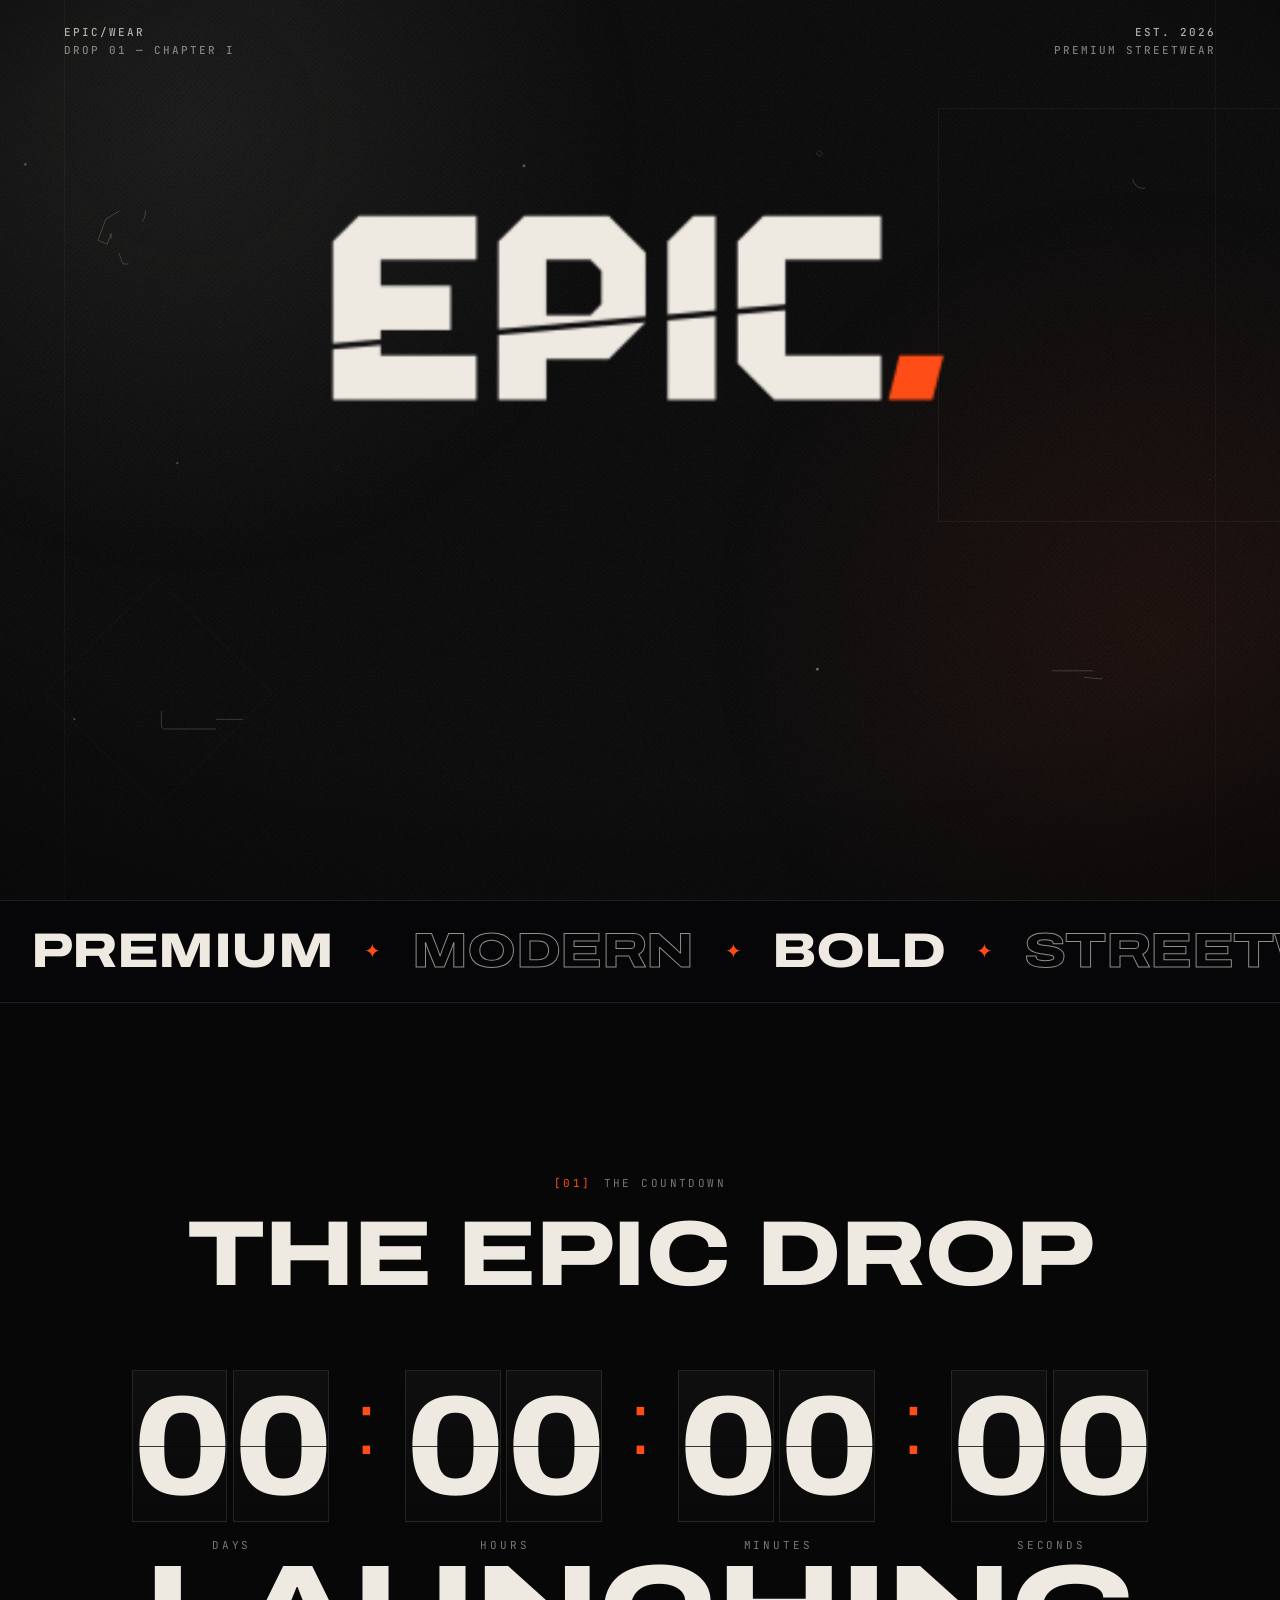
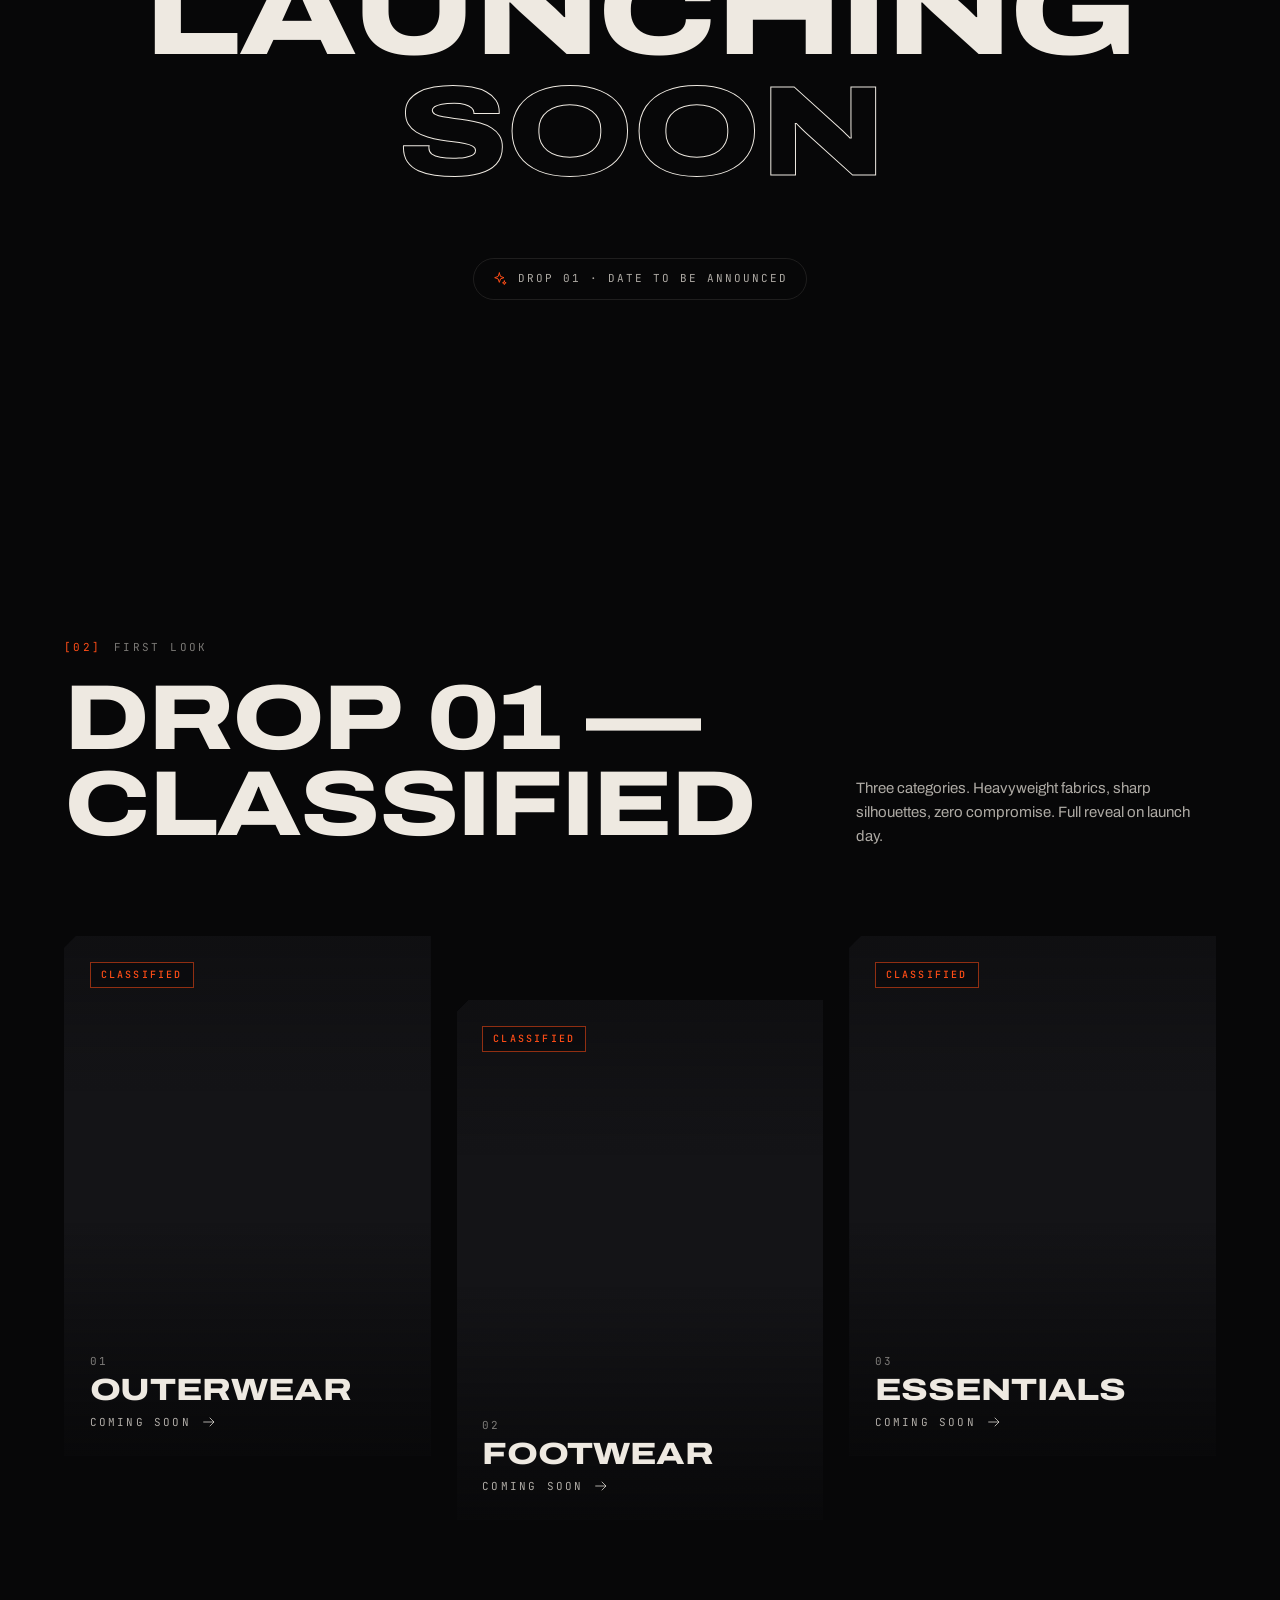
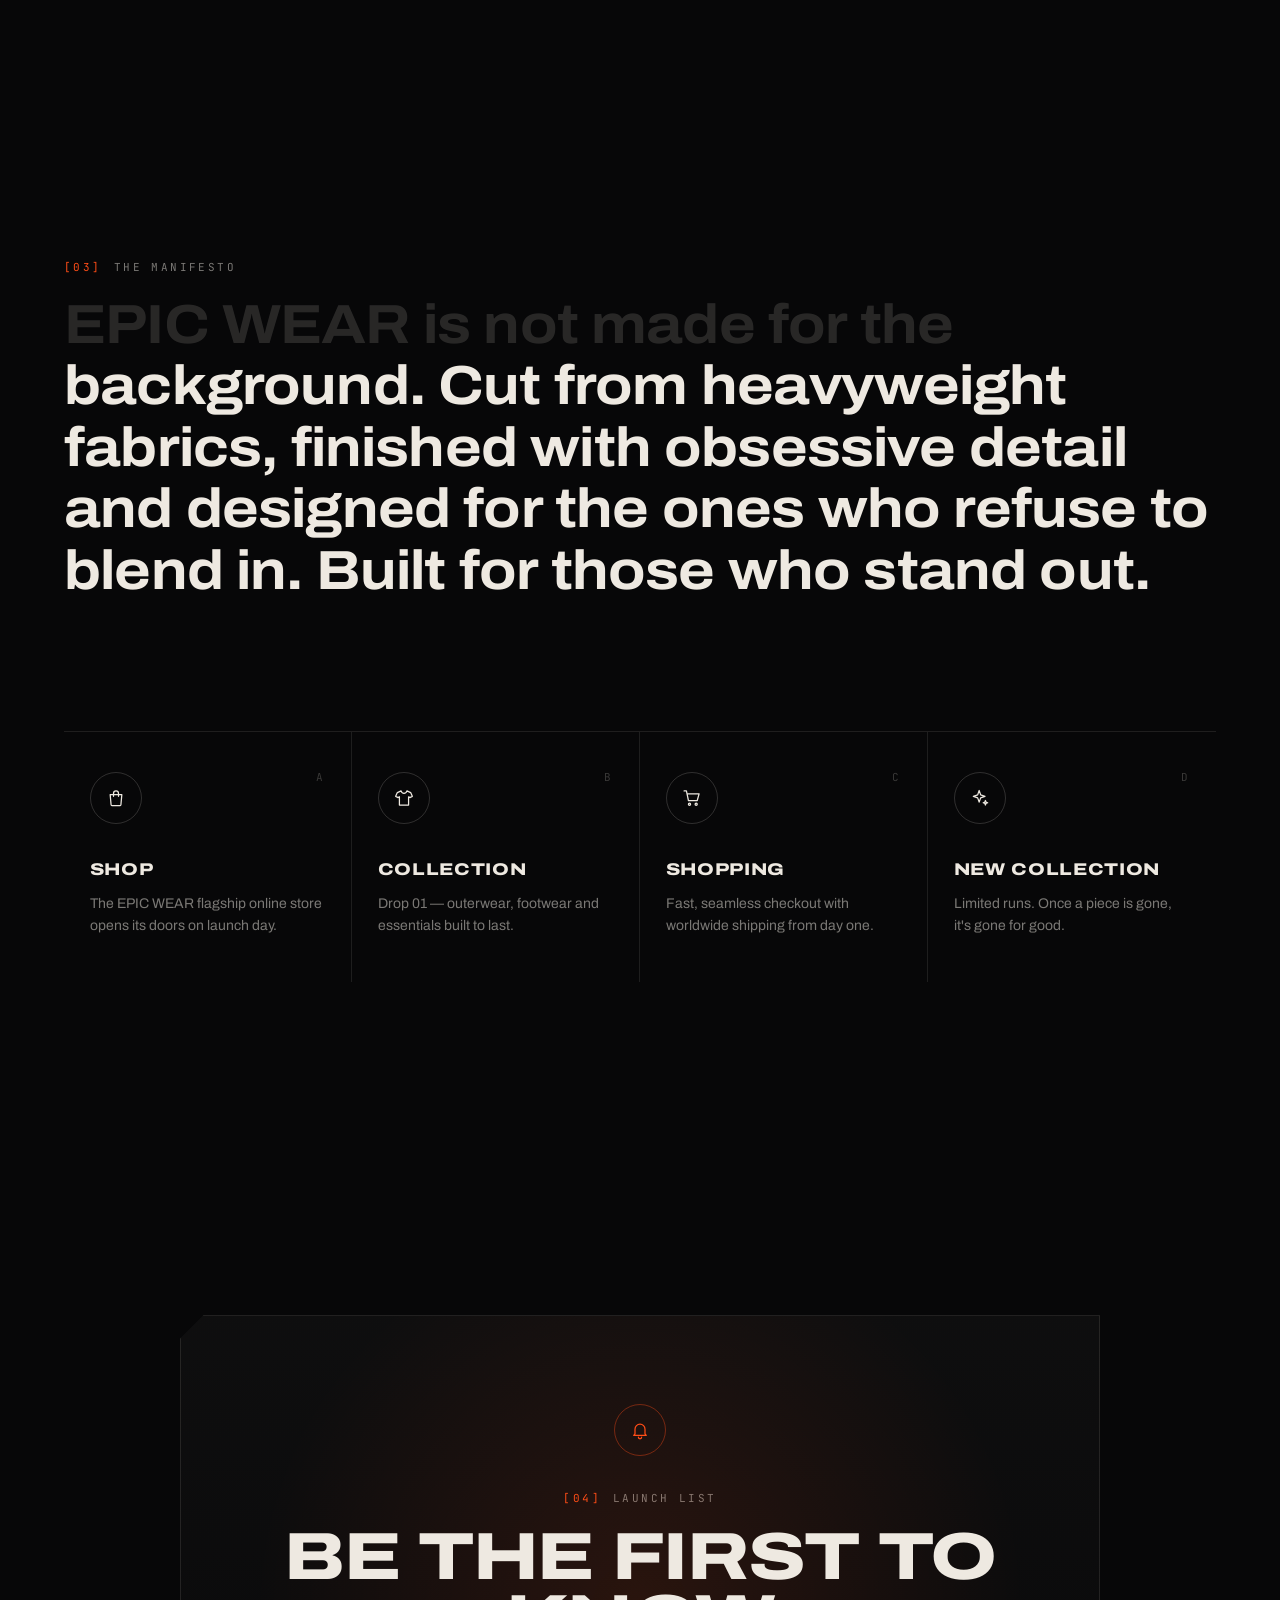
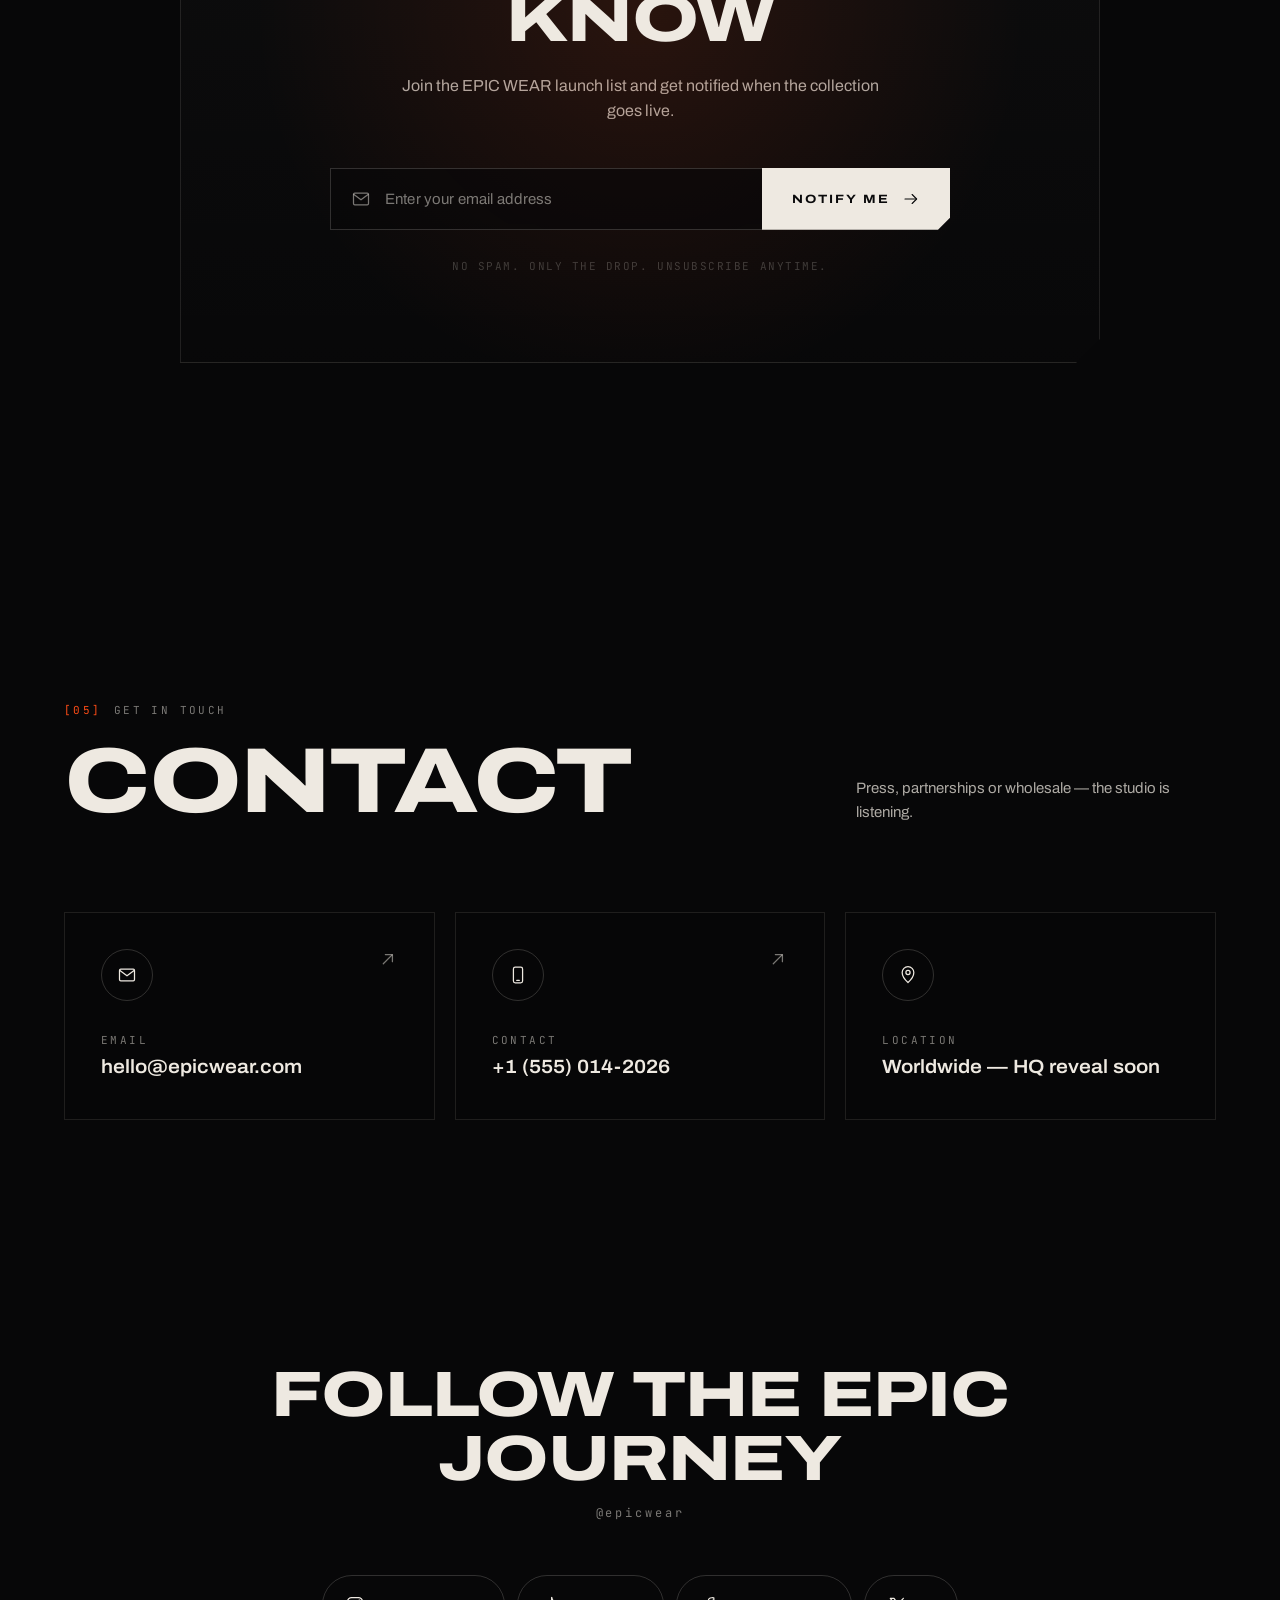
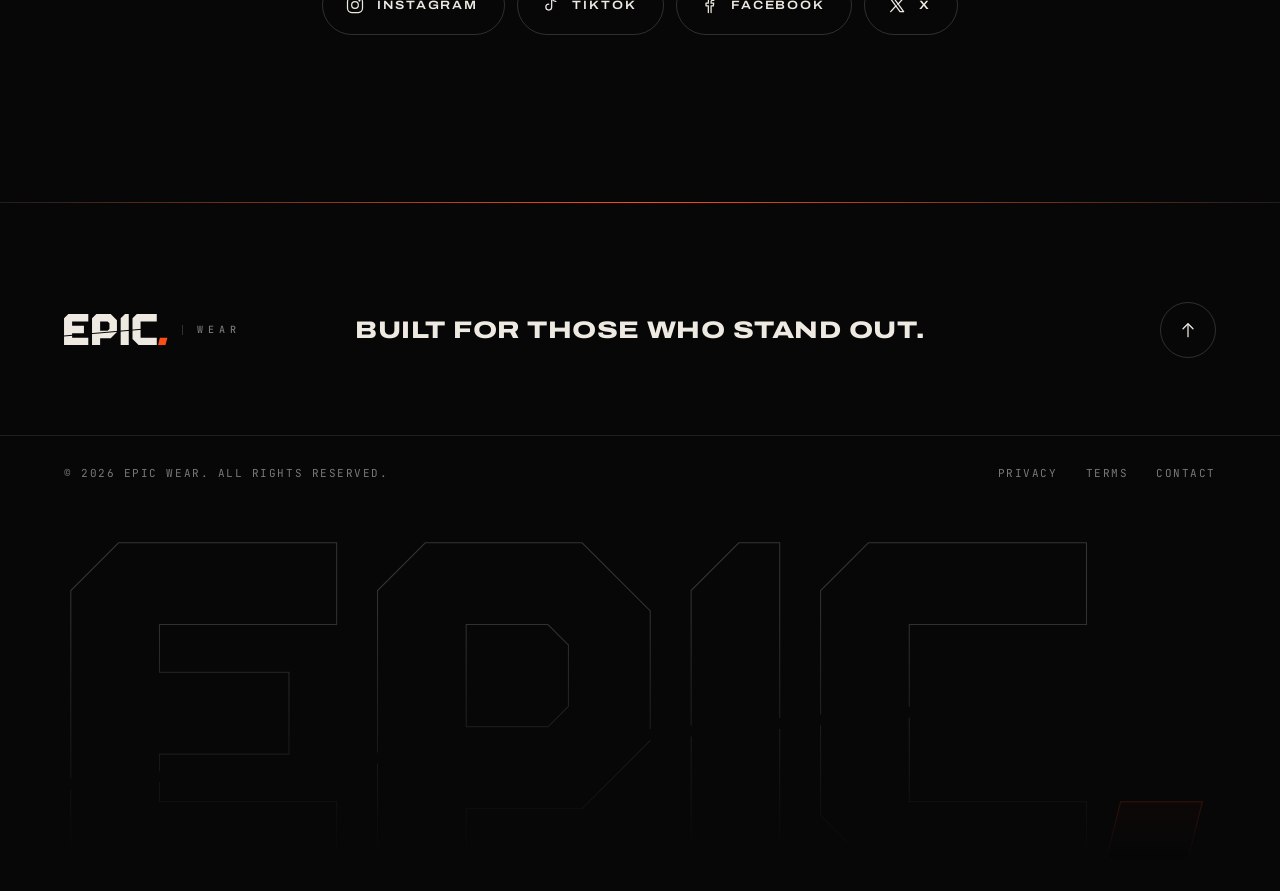
==== index.html @ 609964ee "Add files via upload" ====
<!doctype html>
<html lang="en" class="is-loading no-js">
<head>
  <meta charset="utf-8" />
  <meta name="viewport" content="width=device-width, initial-scale=1, viewport-fit=cover" />
  <title>EPIC WEAR — Coming Soon</title>
  <meta name="description" content="EPIC WEAR is building something epic. Our new streetwear collection is being prepared — join the launch list and be the first to know when Drop 01 goes live." />
  <meta name="theme-color" content="#070708" />
  <meta name="color-scheme" content="dark" />

  <meta property="og:type" content="website" />
  <meta property="og:title" content="EPIC WEAR — We're building something epic." />
  <meta property="og:description" content="Premium streetwear. Drop 01 is coming soon. Join the launch list." />
  <meta property="og:image" content="assets/img/og.jpg" />
  <meta name="twitter:card" content="summary_large_image" />

  <link rel="icon" href="assets/favicon.svg" type="image/svg+xml" />
  <link rel="apple-touch-icon" href="assets/apple-touch-icon.png" />
  <link rel="manifest" href="site.webmanifest" />

  <link rel="preload" href="assets/fonts/archivo-variable.woff2" as="font" type="font/woff2" crossorigin />
  <link rel="preload" href="assets/fonts/jetbrains-mono-400.woff2" as="font" type="font/woff2" crossorigin />
  <link rel="stylesheet" href="assets/css/style.css" />
  <script>
    // Flag JS early so no-JS visitors still get a fully visible page.
    document.documentElement.classList.remove('no-js');
    document.documentElement.classList.add('js');
  </script>
</head>
<body>

<!-- ============================================================
     SVG SPRITE — logo glyphs, masks and the icon system
     (kept in the DOM but zero-sized: display:none breaks masks)
     ============================================================ -->
<svg class="sprite" aria-hidden="true" focusable="false" width="0" height="0">
  <defs>
    <!-- EPIC glyphs: angular slab letters with a signature top-left chamfer -->
    <path id="g-e" fill="currentColor" d="M14 0H78V24H26V38H64V62H26V76H78V100H0V14Z"/>
    <path id="g-p" fill="currentColor" fill-rule="evenodd" d="M104 0H150L170 20V58L150 78H116V100H90V14Z M116 24V54H140L146 48V30L140 24Z"/>
    <path id="g-i" fill="currentColor" d="M196 0H208V100H182V14Z"/>
    <path id="g-c" fill="currentColor" d="M234 0H298V24H246V76H298V100H240L220 80V14Z"/>
    <path id="g-dot" d="M308 76H332L326 100H302Z"/>

    <!-- The diagonal "cut" that slices through the wordmark -->
    <mask id="epic-cut" maskUnits="userSpaceOnUse" x="-20" y="-20" width="380" height="140">
      <rect x="-20" y="-20" width="380" height="140" fill="#fff"/>
      <path d="M-20 71L352 39V42.2L-20 74.2Z" fill="#000"/>
    </mask>
    <!-- Glyph-shaped mask used for the light sweep -->
    <mask id="epic-glyphs" maskUnits="userSpaceOnUse" x="-20" y="-20" width="380" height="140">
      <g color="#fff"><use href="#g-e"/><use href="#g-p"/><use href="#g-i"/><use href="#g-c"/></g>
    </mask>
    <linearGradient id="epic-sweep-grad" x1="0" y1="0" x2="1" y2="0">
      <stop offset="0" stop-color="#fff" stop-opacity="0"/>
      <stop offset=".5" stop-color="#fff" stop-opacity=".95"/>
      <stop offset="1" stop-color="#fff" stop-opacity="0"/>
    </linearGradient>

    <symbol id="epic-logo" viewBox="0 0 334 100">
      <g mask="url(#epic-cut)"><use href="#g-e"/><use href="#g-p"/><use href="#g-i"/><use href="#g-c"/></g>
      <use href="#g-dot" fill="#FF4D17"/>
    </symbol>
  </defs>

  <!-- ICON SYSTEM · 24px grid · 1.5 stroke · rounded joins -->
  <symbol id="i-bag" viewBox="0 0 24 24"><path d="M5 8h14l-1.1 12.1a1 1 0 0 1-1 .9H7.1a1 1 0 0 1-1-.9L5 8Z"/><path d="M9 10V6.5a3 3 0 0 1 6 0V10"/></symbol>
  <symbol id="i-shirt" viewBox="0 0 24 24"><path d="M8.5 3.5 4 5.5 2 10l3 1.5 1.5-1V20.5h11V10.5l1.5 1 3-1.5-2-4.5-4.5-2c-.4 1.6-1.8 2.8-3.5 2.8S8.9 5.1 8.5 3.5Z"/></symbol>
  <symbol id="i-bell" viewBox="0 0 24 24"><path d="M6 16.5V11a6 6 0 1 1 12 0v5.5l1.5 2h-15l1.5-2Z"/><path d="M10 20.5a2 2 0 0 0 4 0"/></symbol>
  <symbol id="i-mail" viewBox="0 0 24 24"><rect x="3" y="5" width="18" height="14" rx="1.5"/><path d="m3.5 6.5 8.5 6.5 8.5-6.5"/></symbol>
  <symbol id="i-phone" viewBox="0 0 24 24"><rect x="6.5" y="2.5" width="11" height="19" rx="2.2"/><path d="M10.5 18.5h3"/></symbol>
  <symbol id="i-pin" viewBox="0 0 24 24"><path d="M12 21s-7-6.2-7-12a7 7 0 0 1 14 0c0 5.8-7 12-7 12Z"/><circle cx="12" cy="9" r="2.5"/></symbol>
  <symbol id="i-cart" viewBox="0 0 24 24"><path d="M2.5 3.5h2.8l2.4 11.5h10.6l2.2-8H6.1"/><circle cx="9" cy="19.5" r="1.3"/><circle cx="17" cy="19.5" r="1.3"/></symbol>
  <symbol id="i-spark" viewBox="0 0 24 24"><path d="m11 3 1.8 5.2L18 10l-5.2 1.8L11 17l-1.8-5.2L4 10l5.2-1.8L11 3Z"/><path d="m18.5 15 .7 2 2 .7-2 .7-.7 2-.7-2-2-.7 2-.7.7-2Z"/></symbol>
  <symbol id="i-arrow" viewBox="0 0 24 24"><path d="M4 12h15"/><path d="m13.5 6 6 6-6 6"/></symbol>
  <symbol id="i-arrow-up" viewBox="0 0 24 24"><path d="M12 20V5"/><path d="m6 10.5 6-6 6 6"/></symbol>
  <symbol id="i-close" viewBox="0 0 24 24"><path d="M5 5l14 14M19 5 5 19"/></symbol>
  <symbol id="i-check" viewBox="0 0 24 24"><path d="m5 12.5 4.5 4.5L19 7.5"/></symbol>
  <symbol id="i-instagram" viewBox="0 0 24 24"><rect x="3" y="3" width="18" height="18" rx="5"/><circle cx="12" cy="12" r="4"/><circle cx="17.3" cy="6.7" r=".6" fill="currentColor"/></symbol>
  <symbol id="i-tiktok" viewBox="0 0 24 24"><path d="M14 3v11.5a3.5 3.5 0 1 1-3.5-3.5"/><path d="M14 3c.5 2.7 2.4 4.5 5 4.7"/></symbol>
  <symbol id="i-facebook" viewBox="0 0 24 24"><path d="M14.5 21v-8h2.7l.4-3.2h-3.1V7.9c0-.9.3-1.6 1.6-1.6h1.7V3.4a22 22 0 0 0-2.5-.1c-2.5 0-4.1 1.5-4.1 4.2v2.3H8.4V13h2.8v8"/></symbol>
  <symbol id="i-x" viewBox="0 0 24 24"><path d="M4 4h4.4L20 20h-4.4L4 4Z"/><path d="M19.6 4l-6.5 7.1M10.9 12.9 4.4 20"/></symbol>
</svg>

<!-- ============================================================
     LOADER — cinematic intro
     ============================================================ -->
<div class="loader" id="loader" role="status" aria-live="polite" aria-label="Loading EPIC WEAR">
  <div class="loader__beam" aria-hidden="true"></div>
  <canvas class="loader__particles" id="loaderParticles" aria-hidden="true"></canvas>
  <div class="loader__streaks" aria-hidden="true"><i></i><i></i><i></i><i></i></div>

  <div class="loader__corner loader__corner--tl" aria-hidden="true">EPIC/WEAR<br><span>Drop 01 — Chapter I</span></div>
  <div class="loader__corner loader__corner--tr" aria-hidden="true">EST. 2026<br><span>Premium Streetwear</span></div>

  <div class="loader__stage">
    <svg class="loader__ring" viewBox="0 0 200 200" aria-hidden="true">
      <circle class="ring-track" cx="100" cy="100" r="96"/>
      <circle class="ring-progress" id="ringProgress" cx="100" cy="100" r="96" pathLength="100"/>
      <g class="ring-spin"><circle class="ring-arc" cx="100" cy="100" r="88" pathLength="100"/></g>
      <circle class="ring-ticks" cx="100" cy="100" r="80" pathLength="100"/>
    </svg>

    <svg class="epic-svg loader__logo" id="loaderLogo" viewBox="0 0 334 100" aria-hidden="true">
      <g mask="url(#epic-cut)">
        <use href="#g-e" class="ll"/>
        <use href="#g-p" class="ll"/>
        <use href="#g-i" class="ll"/>
        <use href="#g-c" class="ll"/>
      </g>
      <use href="#g-dot" class="ll ll--dot" fill="#FF4D17"/>
      <g mask="url(#epic-glyphs)"><rect class="epic-sweep" x="-140" y="-10" width="120" height="120" fill="url(#epic-sweep-grad)"/></g>
    </svg>
  </div>

  <div class="loader__meta">
    <p class="loader__brand">EPIC WEAR</p>
    <p class="loader__status">Loading Collection<span class="dots"><i>.</i><i>.</i><i>.</i></span> <b id="loaderPct">0</b>%</p>
    <div class="loader__bar" aria-hidden="true"><i id="loaderBar"></i></div>
  </div>
</div>

<!-- ============================================================
     AMBIENT BACKGROUND
     ============================================================ -->
<div class="bg" aria-hidden="true">
  <div class="bg__gradient bg__gradient--a"></div>
  <div class="bg__gradient bg__gradient--b"></div>
  <div class="bg__gradient bg__gradient--c"></div>
  <div class="bg__beam bg__beam--1"></div>
  <div class="bg__beam bg__beam--2"></div>
  <div class="bg__fabric"></div>
  <div class="bg__geo">
    <span class="geo geo--sq1"></span>
    <span class="geo geo--sq2"></span>
    <span class="geo geo--line1"></span>
    <span class="geo geo--line2"></span>
    <span class="geo geo--circle"></span>
  </div>
  <div class="bg__streak"></div>
  <canvas class="bg__particles" id="bgParticles"></canvas>
  <div class="bg__light" id="cursorLight"></div>
  <div class="bg__grain"></div>
  <div class="bg__vignette"></div>
</div>

<!-- Custom cursor (desktop / fine pointer only) -->
<div class="cursor" aria-hidden="true">
  <div class="cursor__ring" id="cursorRing"><span class="cursor__label">View</span></div>
  <div class="cursor__dot" id="cursorDot"></div>
</div>

<!-- ============================================================
     NAVIGATION
     ============================================================ -->
<header class="nav" id="nav">
  <div class="nav__inner">
    <a href="#home" class="nav__logo" data-cursor="logo" aria-label="EPIC WEAR — home">
      <svg class="nav__mark" viewBox="0 0 334 100" aria-hidden="true"><use href="#epic-logo"/></svg>
      <span class="nav__wear">WEAR</span>
    </a>

    <nav class="nav__links" aria-label="Primary">
      <a href="#home" class="ulink is-active">Home</a>
      <a href="#collection" class="ulink">Collection</a>
      <a href="#about" class="ulink">About</a>
      <a href="#contact" class="ulink">Contact</a>
    </nav>

    <a href="#drop" class="nav__status" aria-label="Coming soon — view countdown">
      <span class="pulse-dot" aria-hidden="true"></span>
      <span class="nav__status-text">Coming Soon</span>
    </a>

    <button class="nav__burger" id="burger" type="button" aria-label="Open menu" aria-expanded="false" aria-controls="mobileMenu">
      <span></span><span></span>
    </button>
  </div>
</header>

<!-- Mobile menu -->
<div class="menu" id="mobileMenu" aria-hidden="true">
  <nav class="menu__links" aria-label="Mobile">
    <a href="#home"><span class="menu__idx">01</span>Home</a>
    <a href="#collection"><span class="menu__idx">02</span>Collection</a>
    <a href="#about"><span class="menu__idx">03</span>About</a>
    <a href="#contact"><span class="menu__idx">04</span>Contact</a>
  </nav>
  <div class="menu__foot">
    <a href="#notify" class="btn btn--primary btn--block">
      <svg class="icon icon--bell"><use href="#i-bell"/></svg><span>Notify Me</span>
    </a>
    <div class="menu__social">
      <a href="https://instagram.com/" target="_blank" rel="noopener" aria-label="Instagram"><svg class="icon"><use href="#i-instagram"/></svg></a>
      <a href="https://tiktok.com/" target="_blank" rel="noopener" aria-label="TikTok"><svg class="icon"><use href="#i-tiktok"/></svg></a>
      <a href="https://facebook.com/" target="_blank" rel="noopener" aria-label="Facebook"><svg class="icon"><use href="#i-facebook"/></svg></a>
      <a href="https://x.com/" target="_blank" rel="noopener" aria-label="X"><svg class="icon"><use href="#i-x"/></svg></a>
    </div>
  </div>
</div>

<main id="main">

  <!-- ============================================================
       HERO
       ============================================================ -->
  <section class="hero" id="home" aria-labelledby="heroTitle">

    <!-- Floating line-art fashion elements -->
    <div class="fashion" aria-hidden="true">
      <div class="fx fx--hoodie" data-depth="0.6"><div class="fx__float">
        <svg viewBox="0 0 64 64"><path pathLength="1" d="M22 10c2-4 18-4 20 0l10 6 6 16-7 3-3-8v29H16V27l-3 8-7-3 6-16 10-6Z"/><path pathLength="1" d="M22 10c0 7 4 12 10 12s10-5 10-12"/><path pathLength="1" d="M22 42h20l-3 8H25l-3-8Z"/><path pathLength="1" d="M29 22v8M35 22v8"/></svg>
      </div></div>
      <div class="fx fx--tee" data-depth="0.35"><div class="fx__float">
        <svg viewBox="0 0 64 64"><path pathLength="1" d="M22 8 10 13 4 25l8 4 4-3v30h32V26l4 3 8-4-6-12L42 8c-1 5-5 8-10 8s-9-3-10-8Z"/></svg>
      </div></div>
      <div class="fx fx--sneaker" data-depth="0.8"><div class="fx__float">
        <svg viewBox="0 0 64 64"><path pathLength="1" d="M5 40c0-6 1.5-13 3.5-17l8 2c3 1 5 4 9 5l12 3c8 2 14 4 18 8 3 3 4.5 5 4.5 8v3H7c-1 0-2-1-2-2v-10Z"/><path pathLength="1" d="M5 45.5h55"/><path pathLength="1" d="M19 28.5l3.5-3M25 31l3.5-3.2M31 33l3.2-3"/></svg>
      </div></div>
      <div class="fx fx--cap" data-depth="0.5"><div class="fx__float">
        <svg viewBox="0 0 64 64"><path pathLength="1" d="M8 40c0-14 10-24 24-24s24 10 24 24Z"/><path pathLength="1" d="M34 40h23c3 0 4 3 1 4.2-6 2.2-15 2.4-26 .6"/><path pathLength="1" d="M32 16v24M20 21c4 6 5 12 5 19M44 21c-4 6-5 12-5 19"/></svg>
      </div></div>
      <div class="fx fx--hanger" data-depth="0.25"><div class="fx__float">
        <svg viewBox="0 0 64 64"><path pathLength="1" d="M27 13a5 5 0 1 1 5 5v5"/><path pathLength="1" d="M32 23 6 41c-2 1.5-1 4 1.5 4h49c2.5 0 3.5-2.5 1.5-4L32 23Z"/></svg>
      </div></div>
      <div class="fx fx--bag" data-depth="0.7"><div class="fx__float">
        <svg viewBox="0 0 64 64"><path pathLength="1" d="M14 22h36l-3 34H17l-3-34Z"/><path pathLength="1" d="M24 27v-7a8 8 0 0 1 16 0v7"/></svg>
      </div></div>
    </div>

    <div class="hero__inner">
      <div class="status-chip hero-in" style="--d:0">
        <span class="pulse-dot" aria-hidden="true"></span>
        <span>Website under construction</span>
        <span class="status-chip__sep" aria-hidden="true"></span>
        <strong>Coming Soon</strong>
      </div>

      <h1 class="sr-only">EPIC WEAR</h1>
      <div class="hero__logo" data-cursor="logo">
        <svg class="epic-svg" id="heroLogo" viewBox="0 0 334 100" role="img" aria-label="EPIC">
          <g mask="url(#epic-cut)">
            <use href="#g-e"/><use href="#g-p"/><use href="#g-i"/><use href="#g-c"/>
          </g>
          <use href="#g-dot" fill="#FF4D17"/>
          <g mask="url(#epic-glyphs)"><rect class="epic-sweep" x="-140" y="-10" width="120" height="120" fill="url(#epic-sweep-grad)"/></g>
        </svg>
      </div>
      <p class="hero__wear hero-in" style="--d:1" aria-hidden="true"><span>W</span><span>E</span><span>A</span><span>R</span></p>

      <h2 class="hero__title" id="heroTitle">
        <span class="line"><span class="hero-in hero-in--mask" style="--d:2">We're building</span></span>
        <span class="line"><span class="hero-in hero-in--mask" style="--d:3">something <em>epic.</em></span></span>
      </h2>

      <p class="hero__text hero-in" style="--d:4">Our new collection is currently being prepared. Stay tuned for the official EPIC WEAR launch.</p>

      <div class="hero__cta hero-in" style="--d:5">
        <a href="#notify" class="btn btn--primary magnetic" data-cursor="button">
          <span class="btn__inner">
            <svg class="icon icon--bell" aria-hidden="true"><use href="#i-bell"/></svg>
            <span>Notify Me</span>
            <svg class="icon icon--arrow" aria-hidden="true"><use href="#i-arrow"/></svg>
          </span>
        </a>
        <a href="#collection" class="btn btn--ghost magnetic" data-cursor="button">
          <span class="btn__inner">
            <svg class="icon icon--spark" aria-hidden="true"><use href="#i-spark"/></svg>
            <span>Preview Drop 01</span>
          </span>
        </a>
      </div>
    </div>

    <div class="hero__side hero__side--left hero-in" style="--d:6" aria-hidden="true">Drop 01 — Chapter I</div>
    <div class="hero__side hero__side--right hero-in" style="--d:6" aria-hidden="true">Premium · Modern · Bold</div>

    <a href="#drop" class="hero__scroll hero-in" style="--d:7" aria-label="Scroll to countdown">
      <span>Scroll</span><i aria-hidden="true"></i>
    </a>
  </section>

  <!-- Marquee -->
  <div class="marquee" aria-label="Premium, modern, bold, streetwear, coming soon">
    <div class="marquee__track" aria-hidden="true">
      <div class="marquee__group">
        <span>Premium</span><b>✦</b><span class="o">Modern</span><b>✦</b><span>Bold</span><b>✦</b><span class="o">Streetwear</span><b>✦</b><span>Coming Soon</span><b>✦</b>
      </div>
      <div class="marquee__group">
        <span>Premium</span><b>✦</b><span class="o">Modern</span><b>✦</b><span>Bold</span><b>✦</b><span class="o">Streetwear</span><b>✦</b><span>Coming Soon</span><b>✦</b>
      </div>
    </div>
  </div>

  <!-- ============================================================
       COUNTDOWN
       Set data-launch to an ISO date to enable the countdown.
       Leave it empty (data-launch="") to show "LAUNCHING SOON".
       ============================================================ -->
  <section class="drop section" id="drop" data-launch="2026-10-16T18:00:00Z" aria-labelledby="dropTitle">
    <div class="container">
      <p class="eyebrow" data-reveal><span>[01]</span> The Countdown</p>
      <h2 class="section-title" id="dropTitle" data-split>The Epic Drop</h2>

      <div class="countdown" id="countdown" data-reveal role="timer" aria-live="off">
        <div class="cd-unit"><div class="cd-num" data-unit="days"><span class="cd-digit"><i>0</i></span><span class="cd-digit"><i>0</i></span></div><span class="cd-label">Days</span></div>
        <span class="cd-sep" aria-hidden="true">:</span>
        <div class="cd-unit"><div class="cd-num" data-unit="hours"><span class="cd-digit"><i>0</i></span><span class="cd-digit"><i>0</i></span></div><span class="cd-label">Hours</span></div>
        <span class="cd-sep" aria-hidden="true">:</span>
        <div class="cd-unit"><div class="cd-num" data-unit="minutes"><span class="cd-digit"><i>0</i></span><span class="cd-digit"><i>0</i></span></div><span class="cd-label">Minutes</span></div>
        <span class="cd-sep" aria-hidden="true">:</span>
        <div class="cd-unit"><div class="cd-num" data-unit="seconds"><span class="cd-digit"><i>0</i></span><span class="cd-digit"><i>0</i></span></div><span class="cd-label">Seconds</span></div>
      </div>

      <p class="launching-soon" id="launchingSoon" hidden>
        <span>Launching</span> <span class="o">Soon</span>
      </p>

      <p class="drop__meta" id="dropMeta" data-reveal>
        <svg class="icon" aria-hidden="true"><use href="#i-spark"/></svg>
        <span id="dropDate">Drop 01 · Date to be announced</span>
      </p>
    </div>
  </section>

  <!-- ============================================================
       COLLECTION TEASER
       ============================================================ -->
  <section class="collection section" id="collection" aria-labelledby="collectionTitle">
    <div class="container">
      <div class="section-head">
        <div>
          <p class="eyebrow" data-reveal><span>[02]</span> First Look</p>
          <h2 class="section-title" id="collectionTitle" data-split>Drop 01 — Classified</h2>
        </div>
        <p class="section-head__text" data-reveal>Three categories. Heavyweight fabrics, sharp silhouettes, zero compromise. Full reveal on launch day.</p>
      </div>

      <div class="cards">
        <button class="card" type="button" data-cursor="view" data-reveal data-full="assets/img/drop-outerwear.webp" data-title="01 — Outerwear" aria-label="View Outerwear preview">
          <div class="card__media">
            <picture>
              <source srcset="assets/img/drop-outerwear.webp" type="image/webp" />
              <img src="assets/img/drop-outerwear.jpg" alt="Model in an oversized black hoodie, hood up, lit by a single rim light" loading="lazy" decoding="async" width="720" height="1290" data-parallax="0.12" />
            </picture>
          </div>
          <div class="card__overlay">
            <span class="card__tag">Classified</span>
            <div class="card__info">
              <span class="card__idx">01</span>
              <h3 class="card__title">Outerwear</h3>
              <span class="card__soon">Coming Soon <svg class="icon icon--arrow"><use href="#i-arrow"/></svg></span>
            </div>
          </div>
        </button>

        <button class="card card--offset" type="button" data-cursor="view" data-reveal data-full="assets/img/drop-footwear.webp" data-title="02 — Footwear" aria-label="View Footwear preview">
          <div class="card__media">
            <picture>
              <source srcset="assets/img/drop-footwear.webp" type="image/webp" />
              <img src="assets/img/drop-footwear.jpg" alt="Off-white chunky sneaker floating against a dark background" loading="lazy" decoding="async" width="720" height="1290" data-parallax="0.12" />
            </picture>
          </div>
          <div class="card__overlay">
            <span class="card__tag">Classified</span>
            <div class="card__info">
              <span class="card__idx">02</span>
              <h3 class="card__title">Footwear</h3>
              <span class="card__soon">Coming Soon <svg class="icon icon--arrow"><use href="#i-arrow"/></svg></span>
            </div>
          </div>
        </button>

        <button class="card" type="button" data-cursor="view" data-reveal data-full="assets/img/drop-essentials.webp" data-title="03 — Essentials" aria-label="View Essentials preview">
          <div class="card__media">
            <picture>
              <source srcset="assets/img/drop-essentials.webp" type="image/webp" />
              <img src="assets/img/drop-essentials.jpg" alt="Black oversized t-shirt and cap on a steel hanger under a spotlight" loading="lazy" decoding="async" width="720" height="1290" data-parallax="0.12" />
            </picture>
          </div>
          <div class="card__overlay">
            <span class="card__tag">Classified</span>
            <div class="card__info">
              <span class="card__idx">03</span>
              <h3 class="card__title">Essentials</h3>
              <span class="card__soon">Coming Soon <svg class="icon icon--arrow"><use href="#i-arrow"/></svg></span>
            </div>
          </div>
        </button>
      </div>
    </div>
  </section>

  <!-- ============================================================
       ABOUT / MANIFESTO
       ============================================================ -->
  <section class="about section" id="about" aria-labelledby="aboutTitle">
    <div class="container">
      <p class="eyebrow" data-reveal><span>[03]</span> The Manifesto</p>
      <h2 class="sr-only" id="aboutTitle">About EPIC WEAR</h2>
      <p class="manifesto" id="manifesto">EPIC WEAR is not made for the background. Cut from heavyweight fabrics, finished with obsessive detail and designed for the ones who refuse to blend in. <em>Built for those who stand out.</em></p>

      <div class="features">
        <article class="feature" data-reveal>
          <div class="feature__icon icon-hover icon-hover--scale"><svg class="icon"><use href="#i-bag"/></svg></div>
          <span class="feature__idx">A</span>
          <h3>Shop</h3>
          <p>The EPIC WEAR flagship online store opens its doors on launch day.</p>
        </article>
        <article class="feature" data-reveal>
          <div class="feature__icon icon-hover icon-hover--rotate"><svg class="icon"><use href="#i-shirt"/></svg></div>
          <span class="feature__idx">B</span>
          <h3>Collection</h3>
          <p>Drop 01 — outerwear, footwear and essentials built to last.</p>
        </article>
        <article class="feature" data-reveal>
          <div class="feature__icon icon-hover icon-hover--nudge"><svg class="icon"><use href="#i-cart"/></svg></div>
          <span class="feature__idx">C</span>
          <h3>Shopping</h3>
          <p>Fast, seamless checkout with worldwide shipping from day one.</p>
        </article>
        <article class="feature" data-reveal>
          <div class="feature__icon icon-hover icon-hover--twinkle"><svg class="icon"><use href="#i-spark"/></svg></div>
          <span class="feature__idx">D</span>
          <h3>New Collection</h3>
          <p>Limited runs. Once a piece is gone, it's gone for good.</p>
        </article>
      </div>
    </div>
  </section>

  <!-- ============================================================
       EMAIL NOTIFICATION
       Add data-endpoint="https://…" to the form to POST signups
       to your backend / ESP. Without it, signups are stored locally.
       ============================================================ -->
  <section class="notify section" id="notify" aria-labelledby="notifyTitle">
    <div class="container">
      <div class="notify__card" data-reveal>
        <div class="notify__glow" aria-hidden="true"></div>
        <div class="notify__bell icon-hover icon-hover--shake" aria-hidden="true"><svg class="icon"><use href="#i-bell"/></svg></div>
        <p class="eyebrow eyebrow--center"><span>[04]</span> Launch List</p>
        <h2 class="section-title section-title--center" id="notifyTitle" data-split>Be the first to know</h2>
        <p class="notify__text">Join the EPIC WEAR launch list and get notified when the collection goes live.</p>

        <form class="signup" id="signupForm" novalidate data-endpoint="">
          <div class="signup__row">
            <label class="signup__field">
              <span class="sr-only">Email address</span>
              <svg class="icon icon--mail" aria-hidden="true"><use href="#i-mail"/></svg>
              <input type="email" name="email" id="email" placeholder="Enter your email address" autocomplete="email" required />
            </label>
            <button type="submit" class="btn btn--primary magnetic signup__btn" data-cursor="button">
              <span class="btn__inner">
                <span>Notify Me</span>
                <svg class="icon icon--arrow" aria-hidden="true"><use href="#i-arrow"/></svg>
              </span>
            </button>
          </div>
          <p class="signup__error" id="signupError" role="alert"></p>
          <p class="signup__note">No spam. Only the drop. Unsubscribe anytime.</p>
        </form>

        <div class="success" id="signupSuccess" hidden tabindex="-1">
          <svg class="success__check" viewBox="0 0 52 52" aria-hidden="true">
            <circle class="success__circle" cx="26" cy="26" r="24" pathLength="1"/>
            <path class="success__tick" d="m15 27 7.5 7.5L38 19" pathLength="1"/>
          </svg>
          <h3 class="success__title">You're on the list.</h3>
          <p class="success__text">We'll email <b id="successEmail"></b> the moment Drop 01 goes live.</p>
        </div>
      </div>
    </div>
  </section>

  <!-- ============================================================
       CONTACT
       ============================================================ -->
  <section class="contact section" id="contact" aria-labelledby="contactTitle">
    <div class="container">
      <div class="section-head">
        <div>
          <p class="eyebrow" data-reveal><span>[05]</span> Get in Touch</p>
          <h2 class="section-title" id="contactTitle" data-split>Contact</h2>
        </div>
        <p class="section-head__text" data-reveal>Press, partnerships or wholesale — the studio is listening.</p>
      </div>

      <div class="contact__grid">
        <a class="contact__item" href="mailto:hello@epicwear.com" data-reveal>
          <span class="contact__icon icon-hover icon-hover--pulse"><svg class="icon"><use href="#i-mail"/></svg></span>
          <span class="contact__label">Email</span>
          <span class="contact__value">hello@epicwear.com</span>
          <svg class="icon icon--arrow contact__arrow" aria-hidden="true"><use href="#i-arrow"/></svg>
        </a>
        <a class="contact__item" href="tel:+15550142026" data-reveal>
          <span class="contact__icon icon-hover icon-hover--wiggle"><svg class="icon"><use href="#i-phone"/></svg></span>
          <span class="contact__label">Contact</span>
          <span class="contact__value">+1 (555) 014-2026</span>
          <svg class="icon icon--arrow contact__arrow" aria-hidden="true"><use href="#i-arrow"/></svg>
        </a>
        <div class="contact__item" data-reveal>
          <span class="contact__icon icon-hover icon-hover--bounce"><svg class="icon"><use href="#i-pin"/></svg></span>
          <span class="contact__label">Location</span>
          <span class="contact__value">Worldwide — HQ reveal soon</span>
        </div>
      </div>
    </div>
  </section>

  <!-- ============================================================
       SOCIAL
       ============================================================ -->
  <section class="social section" aria-labelledby="socialTitle">
    <div class="container">
      <h2 class="social__title" id="socialTitle" data-split>Follow the Epic Journey</h2>
      <p class="social__handle" data-reveal>@epicwear</p>
      <div class="social__list">
        <a class="social__link magnetic" href="https://instagram.com/" target="_blank" rel="noopener" data-cursor="button" data-reveal>
          <svg class="icon" aria-hidden="true"><use href="#i-instagram"/></svg><span>Instagram</span>
        </a>
        <a class="social__link magnetic" href="https://tiktok.com/" target="_blank" rel="noopener" data-cursor="button" data-reveal>
          <svg class="icon" aria-hidden="true"><use href="#i-tiktok"/></svg><span>TikTok</span>
        </a>
        <a class="social__link magnetic" href="https://facebook.com/" target="_blank" rel="noopener" data-cursor="button" data-reveal>
          <svg class="icon" aria-hidden="true"><use href="#i-facebook"/></svg><span>Facebook</span>
        </a>
        <a class="social__link magnetic" href="https://x.com/" target="_blank" rel="noopener" data-cursor="button" data-reveal>
          <svg class="icon" aria-hidden="true"><use href="#i-x"/></svg><span>X</span>
        </a>
      </div>
    </div>
  </section>
</main>

<!-- ============================================================
     FOOTER
     ============================================================ -->
<footer class="footer" id="footer">
  <div class="footer__line" aria-hidden="true"></div>
  <div class="container footer__top">
    <a href="#home" class="footer__logo" data-cursor="logo" aria-label="EPIC WEAR — back to top">
      <svg viewBox="0 0 334 100" aria-hidden="true"><use href="#epic-logo"/></svg>
      <span>WEAR</span>
    </a>
    <p class="footer__tagline" data-split>Built for those who stand out.</p>
    <a href="#home" class="footer__top-btn magnetic" data-cursor="button" aria-label="Back to top">
      <svg class="icon" aria-hidden="true"><use href="#i-arrow-up"/></svg>
    </a>
  </div>

  <div class="container footer__bottom">
    <p>© 2026 EPIC WEAR. All rights reserved.</p>
    <nav class="footer__links" aria-label="Legal">
      <a href="#" class="ulink" data-dialog="privacy">Privacy</a>
      <a href="#" class="ulink" data-dialog="terms">Terms</a>
      <a href="#contact" class="ulink">Contact</a>
    </nav>
  </div>

  <div class="footer__giant" aria-hidden="true">
    <svg viewBox="-2 -2 338 104">
      <g mask="url(#epic-cut)"><use href="#g-e"/><use href="#g-p"/><use href="#g-i"/><use href="#g-c"/></g>
      <use href="#g-dot" class="footer__giant-dot"/>
    </svg>
  </div>
</footer>

<!-- Dialogs -->
<dialog class="modal" id="dialog-privacy" aria-labelledby="privacyTitle">
  <button class="modal__close" type="button" data-close aria-label="Close"><svg class="icon"><use href="#i-close"/></svg></button>
  <p class="eyebrow">Legal</p>
  <h2 id="privacyTitle">Privacy</h2>
  <p>We only collect the email address you give us to notify you about the EPIC WEAR launch. We never sell your data, and you can unsubscribe at any moment. A full privacy policy will be published with the store launch.</p>
</dialog>
<dialog class="modal" id="dialog-terms" aria-labelledby="termsTitle">
  <button class="modal__close" type="button" data-close aria-label="Close"><svg class="icon"><use href="#i-close"/></svg></button>
  <p class="eyebrow">Legal</p>
  <h2 id="termsTitle">Terms</h2>
  <p>This website is a pre-launch preview of EPIC WEAR. Imagery and product details are subject to change before release. Full terms of sale will be available when the store opens.</p>
</dialog>
<dialog class="modal modal--image" id="dialog-image" aria-label="Collection preview">
  <button class="modal__close" type="button" data-close aria-label="Close"><svg class="icon"><use href="#i-close"/></svg></button>
  <img id="lightboxImg" src="[data-uri]" alt="" />
  <p class="modal__caption"><span id="lightboxTitle"></span><span>Full reveal on launch day</span></p>
</dialog>

<script src="assets/js/main.js" defer></script>
</body>
</html>
---- assets/css/style.css ----
/* ==========================================================================
   EPIC WEAR — Coming Soon
   Premium dark streetwear teaser. No framework, no build step.
   ========================================================================== */

/* ---------- Self-hosted fonts (Archivo variable: wght 100–900, wdth 62–125) ---------- */
@font-face {
  font-family: "Archivo";
  src: url("../fonts/archivo-variable.woff2") format("woff2-variations"), url("../fonts/archivo-variable.woff2") format("woff2");
  font-weight: 100 900;
  font-stretch: 62% 125%;
  font-style: normal;
  font-display: swap;
}
@font-face {
  font-family: "JetBrains Mono";
  src: url("../fonts/jetbrains-mono-400.woff2") format("woff2");
  font-weight: 400; font-style: normal; font-display: swap;
}
@font-face {
  font-family: "JetBrains Mono";
  src: url("../fonts/jetbrains-mono-500.woff2") format("woff2");
  font-weight: 500; font-style: normal; font-display: swap;
}

:root {
  --bg: #070708;
  --bg-2: #0d0d0f;
  --bg-3: #141417;
  --ink: #eee9e1;
  --ink-2: rgba(238, 233, 225, 0.72);
  --muted: rgba(238, 233, 225, 0.5);
  --faint: rgba(238, 233, 225, 0.22);
  --line: rgba(238, 233, 225, 0.1);
  --line-2: rgba(238, 233, 225, 0.18);
  --ember: #ff4d17;
  --ember-soft: rgba(255, 77, 23, 0.16);

  --f-display: "Archivo", "Helvetica Neue", Arial, sans-serif;
  --f-mono: "JetBrains Mono", ui-monospace, "SFMono-Regular", Menlo, monospace;

  --ease-out: cubic-bezier(0.16, 1, 0.3, 1);
  --ease-io: cubic-bezier(0.76, 0, 0.24, 1);
  --ease-cine: cubic-bezier(0.65, 0, 0.15, 1);

  --pad: clamp(20px, 5vw, 64px);
  --nav-h: 84px;
  --chamfer: 12px;
}

/* ---------- Reset ---------- */
*, *::before, *::after { box-sizing: border-box; }
html { -webkit-text-size-adjust: 100%; scroll-behavior: smooth; scroll-padding-top: 72px; }
html, body { overflow-x: clip; }
body {
  margin: 0;
  background: var(--bg);
  color: var(--ink);
  font-family: var(--f-display);
  font-size: 16px;
  line-height: 1.6;
  -webkit-font-smoothing: antialiased;
  -moz-osx-font-smoothing: grayscale;
  text-rendering: optimizeLegibility;
}
html.is-loading, html.is-loading body { overflow: hidden; }
img, svg { display: block; max-width: 100%; }
a { color: inherit; text-decoration: none; }
button { font: inherit; color: inherit; background: none; border: 0; padding: 0; cursor: pointer; }
input { font: inherit; color: inherit; }
h1, h2, h3, p { margin: 0; }
::selection { background: var(--ember); color: #0a0a0a; }
:focus-visible { outline: 1px solid var(--ember); outline-offset: 4px; }

.sprite { position: absolute; width: 0; height: 0; overflow: hidden; pointer-events: none; }
.sr-only {
  position: absolute !important; width: 1px; height: 1px; padding: 0; margin: -1px;
  overflow: hidden; clip: rect(0 0 0 0); white-space: nowrap; border: 0;
}
.container { width: 100%; max-width: 1360px; margin: 0 auto; padding: 0 var(--pad); }

.icon {
  width: 20px; height: 20px; flex: none;
  fill: none; stroke: currentColor; stroke-width: 1.5;
  stroke-linecap: round; stroke-linejoin: round;
  transition: transform 0.5s var(--ease-out);
}

/* ==========================================================================
   LOADER
   ========================================================================== */
.loader {
  position: fixed; inset: 0; z-index: 150;
  display: grid; place-items: center;
  color: var(--ink);
  overflow: hidden;
}
.no-js .loader { display: none; }
.loader::before {
  content: ""; position: absolute; inset: 0;
  background:
    radial-gradient(60% 50% at 50% 50%, #111114 0%, #060607 70%),
    #050506;
  transition: opacity 0.9s var(--ease-cine);
}
.loader.is-leaving::before { opacity: 0; }
.loader.is-leaving .loader__particles,
.loader.is-leaving .loader__streaks,
.loader.is-leaving .loader__beam,
.loader.is-leaving .loader__corner { opacity: 0; transition: opacity 0.5s ease; }
.loader.is-done { display: none; }

.loader__beam {
  position: absolute; left: 50%; top: 50%;
  width: 140vmax; height: 140vmax;
  translate: -50% -50%;
  background: conic-gradient(from 0deg, transparent 0 40%, rgba(238, 233, 225, 0.05) 46%, transparent 52% 90%, rgba(255, 77, 23, 0.04) 95%, transparent);
  animation: spin 14s linear infinite;
  opacity: 0; transition: opacity 1.2s ease;
}
.loader.is-started .loader__beam { opacity: 1; }
.loader__particles { position: absolute; inset: 0; width: 100%; height: 100%; }
.loader__streaks { position: absolute; inset: 0; pointer-events: none; }

.loader__streaks i {
  position: absolute; left: 0; height: 1px; width: 38vw;
  background: linear-gradient(90deg, transparent, rgba(238, 233, 225, 0.55), transparent);
  translate: -40vw 0;
  opacity: 0;
  animation: streak 2.8s var(--ease-io) infinite;
}
.loader__streaks i:nth-child(1) { top: 22%; animation-delay: 0.3s; }
.loader__streaks i:nth-child(2) { top: 64%; animation-delay: 1.1s; width: 24vw; }
.loader__streaks i:nth-child(3) { top: 41%; animation-delay: 1.9s; width: 30vw; background: linear-gradient(90deg, transparent, rgba(255, 77, 23, 0.6), transparent); }
.loader__streaks i:nth-child(4) { top: 83%; animation-delay: 0.7s; width: 18vw; }
@keyframes streak {
  0% { translate: -40vw 0; opacity: 0; }
  15% { opacity: 1; }
  60% { opacity: 0.7; }
  100% { translate: 120vw 0; opacity: 0; }
}

.loader__corner {
  position: absolute; top: calc(24px + env(safe-area-inset-top));
  font: 500 11px/1.6 var(--f-mono); letter-spacing: 0.18em; text-transform: uppercase;
  color: var(--ink-2);
  opacity: 0; transition: opacity 1s ease 0.4s;
}
.loader__corner span { color: var(--muted); }
.loader__corner--tl { left: var(--pad); }
.loader__corner--tr { right: var(--pad); text-align: right; }
.loader.is-started .loader__corner { opacity: 1; }

.loader__stage {
  position: relative;
  width: min(74vw, 400px);
  aspect-ratio: 1;
  display: grid; place-items: center;
  transform-origin: 50% 50%;
  will-change: transform;
}
.loader__ring {
  position: absolute; inset: 0; width: 100%; height: 100%;
  overflow: visible;
  opacity: 0; scale: 0.92;
  transition: opacity 0.8s ease, scale 1.2s var(--ease-out);
}
.loader.is-started .loader__ring { opacity: 1; scale: 1; }
.loader.is-complete .loader__ring { opacity: 0; scale: 1.25; transition: opacity 0.7s ease, scale 1s var(--ease-out); }
.loader__ring circle { fill: none; }
.ring-track { stroke: rgba(238, 233, 225, 0.08); stroke-width: 0.6; }
.ring-progress {
  stroke: var(--ink); stroke-width: 0.9; stroke-linecap: round;
  stroke-dasharray: 100; stroke-dashoffset: 100;
  transform: rotate(-90deg); transform-origin: 100px 100px;
}
.ring-spin { transform-origin: 100px 100px; animation: spin 1.6s linear infinite; }
.ring-arc { stroke: var(--ember); stroke-width: 1.2; stroke-linecap: round; stroke-dasharray: 9 91; }
.ring-ticks { stroke: rgba(238, 233, 225, 0.14); stroke-width: 2.5; stroke-dasharray: 0.15 1.5167; }

.epic-svg { overflow: visible; color: var(--ink); }
.loader__logo {
  position: relative;
  width: 58%;
  transform-origin: 50% 50%;
  transition: scale 0.8s var(--ease-cine), filter 0.8s ease;
}
.loader__logo .ll {
  opacity: 0;
  transform-box: fill-box; transform-origin: 50% 100%;
  transform: translateY(26px) scaleY(1.08);
  filter: blur(6px);
  transition: opacity 0.7s var(--ease-out), transform 0.8s var(--ease-out), filter 0.8s var(--ease-out);
}
.loader__logo .ll.on { opacity: 1; transform: none; filter: blur(0); }
.loader__logo .ll--dot { transform: translateX(-30px); }
.loader__logo .ll--dot.on { transform: none; }
.loader.is-complete .loader__logo {
  scale: 1.12;
  filter: drop-shadow(0 0 22px rgba(238, 233, 225, 0.28));
}
.loader.is-leaving .loader__logo { filter: drop-shadow(0 0 0 rgba(238, 233, 225, 0)); }
.epic-sweep { transform: translateX(0); }
.loader.is-complete .epic-sweep { animation: sweep 1s var(--ease-io) 0.15s both; }
@keyframes sweep { from { transform: translateX(0); } to { transform: translateX(520px); } }

.loader__meta {
  position: absolute; left: 50%; bottom: calc(clamp(40px, 9vh, 88px) + env(safe-area-inset-bottom));
  translate: -50% 0;
  width: min(320px, 78vw);
  text-align: center;
  opacity: 0; transition: opacity 0.8s ease 0.2s;
}
.loader.is-started .loader__meta { opacity: 1; }
.loader.is-complete .loader__meta { opacity: 0; transition-delay: 0s; }
.loader__brand {
  font: 800 13px/1 var(--f-display); font-stretch: 125%;
  letter-spacing: 0.42em; margin-bottom: 10px; padding-left: 0.42em;
}
.loader__status {
  font: 400 11px/1 var(--f-mono); letter-spacing: 0.16em; text-transform: uppercase;
  color: var(--muted);
}
.loader__status b { color: var(--ink); font-weight: 500; display: inline-block; min-width: 3ch; text-align: right; font-variant-numeric: tabular-nums; }
.dots i { font-style: normal; animation: dot 1.2s infinite; }
.dots i:nth-child(2) { animation-delay: 0.2s; }
.dots i:nth-child(3) { animation-delay: 0.4s; }
@keyframes dot { 0%, 100% { opacity: 0.2; } 50% { opacity: 1; } }
.loader__bar {
  position: relative; height: 1px; margin-top: 16px;
  background: rgba(238, 233, 225, 0.12); overflow: hidden;
}
.loader__bar i {
  position: absolute; inset: 0;
  background: linear-gradient(90deg, var(--ink), var(--ember));
  transform-origin: 0 50%; transform: scaleX(0);
}
.loader__bar::after {
  content: ""; position: absolute; top: 0; bottom: 0; width: 30%;
  background: linear-gradient(90deg, transparent, rgba(255, 255, 255, 0.9), transparent);
  animation: barshine 1.4s linear infinite;
}
@keyframes barshine { from { translate: -100% 0; } to { translate: 400% 0; } }

@keyframes spin { to { rotate: 360deg; } }
.ring-spin { animation-name: spin-t; }
@keyframes spin-t { to { transform: rotate(360deg); } }

/* ==========================================================================
   AMBIENT BACKGROUND
   ========================================================================== */
.bg { position: fixed; inset: 0; z-index: 0; pointer-events: none; overflow: hidden; }
.bg > * { position: absolute; }

.bg__gradient { width: 70vmax; height: 70vmax; border-radius: 50%; will-change: transform; }
.bg__gradient--a {
  left: -20vmax; top: -25vmax;
  background: radial-gradient(closest-side, rgba(92, 88, 84, 0.2), transparent);
  animation: drift-a 38s ease-in-out infinite alternate;
}
.bg__gradient--b {
  right: -25vmax; top: 20vh;
  background: radial-gradient(closest-side, rgba(255, 77, 23, 0.075), transparent);
  animation: drift-b 46s ease-in-out infinite alternate;
}
.bg__gradient--c {
  left: 10vw; bottom: -40vmax;
  background: radial-gradient(closest-side, rgba(70, 72, 80, 0.18), transparent);
  animation: drift-a 52s ease-in-out infinite alternate-reverse;
}
@keyframes drift-a { to { transform: translate3d(18vw, 14vh, 0) scale(1.15); } }
@keyframes drift-b { to { transform: translate3d(-22vw, 10vh, 0) scale(0.9); } }

.bg__beam {
  top: -30vh; width: 26vw; height: 160vh;
  background: linear-gradient(90deg, transparent, rgba(238, 233, 225, 0.028) 45%, rgba(238, 233, 225, 0.04) 50%, rgba(238, 233, 225, 0.028) 55%, transparent);
  transform-origin: 50% 0;
}
.bg__beam--1 { left: 18vw; rotate: 24deg; animation: beam 18s ease-in-out infinite alternate; }
.bg__beam--2 { left: 62vw; rotate: -18deg; width: 16vw; animation: beam 24s ease-in-out infinite alternate-reverse; opacity: 0.7; }
@keyframes beam { from { transform: rotate(-4deg); opacity: 0.6; } to { transform: rotate(5deg); opacity: 1; } }

.bg__fabric {
  inset: 0; opacity: 0.55;
  background:
    repeating-linear-gradient(45deg, rgba(255, 255, 255, 0.014) 0 1px, transparent 1px 4px),
    repeating-linear-gradient(-45deg, rgba(0, 0, 0, 0.18) 0 1px, transparent 1px 4px);
}

.bg__geo { inset: 0; }
.geo { position: absolute; border: 1px solid rgba(238, 233, 225, 0.05); }
.geo--sq1 { width: 46vmin; height: 46vmin; right: -8vmin; top: 12vh; animation: spin 140s linear infinite; }
.geo--sq2 { width: 18vmin; height: 18vmin; left: 6vw; bottom: 14vh; rotate: 45deg; animation: spin 90s linear infinite reverse; border-color: rgba(255, 77, 23, 0.07); }
.geo--line1, .geo--line2 { top: 0; bottom: 0; width: 0; border-width: 0 0 0 1px; border-color: rgba(238, 233, 225, 0.035); }
.geo--line1 { left: calc(var(--pad) + 0px); }
.geo--line2 { right: var(--pad); }
.geo--circle {
  left: 50%; top: 46vh; width: 84vmin; height: 84vmin; translate: -50% -50%;
  border-radius: 50%; border: 1px dashed rgba(238, 233, 225, 0.045);
  animation: spin 200s linear infinite;
}

.bg__streak {
  top: 30%; left: 0; width: 45vw; height: 1px;
  background: linear-gradient(90deg, transparent, rgba(238, 233, 225, 0.35), transparent);
  rotate: -12deg; opacity: 0;
  animation: bg-streak 13s var(--ease-io) 4s infinite;
}
@keyframes bg-streak {
  0% { translate: -60vw 0; opacity: 0; }
  2% { opacity: 1; }
  10% { translate: 140vw 30vh; opacity: 0; }
  100% { translate: 140vw 30vh; opacity: 0; }
}

.bg__particles { inset: 0; width: 100%; height: 100%; }

.bg__light {
  left: 0; top: 0; width: 720px; height: 720px; margin: -360px 0 0 -360px;
  border-radius: 50%;
  background: radial-gradient(closest-side, rgba(255, 236, 220, 0.07), rgba(255, 120, 60, 0.02) 50%, transparent);
  opacity: 0; transition: opacity 0.6s ease;
  will-change: transform;
}
.has-cursor .bg__light.is-on { opacity: 1; }

.bg__grain {
  inset: -100%;
  width: 300%; height: 300%;
  opacity: 0.07;
  background-image: url("data:image/svg+xml,%3Csvg xmlns='http://www.w3.org/2000/svg' width='200' height='200'%3E%3Cfilter id='n'%3E%3CfeTurbulence type='fractalNoise' baseFrequency='.9' numOctaves='3' stitchTiles='stitch'/%3E%3CfeColorMatrix values='0 0 0 0 1 0 0 0 0 1 0 0 0 0 1 0 0 0 .9 0'/%3E%3C/filter%3E%3Crect width='100%25' height='100%25' filter='url(%23n)'/%3E%3C/svg%3E");
  animation: grain 1.2s steps(6) infinite;
}
@keyframes grain {
  0% { transform: translate(0, 0); }
  20% { transform: translate(-3%, 2%); }
  40% { transform: translate(2%, -4%); }
  60% { transform: translate(-4%, -1%); }
  80% { transform: translate(3%, 3%); }
  100% { transform: translate(-1%, 1%); }
}
.bg__vignette { inset: 0; background: radial-gradient(120% 90% at 50% 40%, transparent 50%, rgba(0, 0, 0, 0.65)); }

/* ==========================================================================
   CUSTOM CURSOR (fine pointers only — toggled by JS)
   ========================================================================== */
.cursor { display: none; }
.has-cursor .cursor { display: block; }
.has-cursor, .has-cursor * { cursor: none !important; }
.has-cursor input { cursor: text !important; }

.cursor__ring, .cursor__dot {
  position: fixed; left: 0; top: 0; z-index: 300;
  pointer-events: none; will-change: transform;
}
.cursor__dot {
  width: 6px; height: 6px; margin: -3px 0 0 -3px; border-radius: 50%;
  background: var(--ink);
  transition: opacity 0.3s ease, width 0.3s var(--ease-out), height 0.3s var(--ease-out), margin 0.3s var(--ease-out);
}
.cursor__ring { width: 40px; height: 40px; margin: -20px 0 0 -20px; }
.cursor__ring::before {
  content: ""; position: absolute; inset: 0; border-radius: 50%;
  border: 1px solid rgba(238, 233, 225, 0.45);
  transition: transform 0.45s var(--ease-out), background-color 0.35s ease, border-color 0.35s ease, box-shadow 0.45s ease;
}
.cursor__label {
  position: absolute; inset: 0; display: grid; place-items: center;
  font: 500 10px/1 var(--f-mono); letter-spacing: 0.2em; text-transform: uppercase;
  color: #0a0a0a; padding-left: 0.2em;
  opacity: 0; scale: 0.6;
  transition: opacity 0.3s ease, scale 0.45s var(--ease-out);
}
.cursor.is-hidden .cursor__ring, .cursor.is-hidden .cursor__dot { opacity: 0; }
.cursor.is-down .cursor__ring::before { transform: scale(0.8); }

.cursor.is-button .cursor__ring::before { transform: scale(1.9); background: rgba(238, 233, 225, 0.07); border-color: rgba(238, 233, 225, 0.25); }
.cursor.is-button .cursor__dot { width: 4px; height: 4px; margin: -2px 0 0 -2px; }

.cursor.is-link .cursor__ring::before { transform: scale(0.55); border-color: var(--ink); }
.cursor.is-link .cursor__dot { opacity: 0; }

.cursor.is-view .cursor__ring::before { transform: scale(2.3); background: var(--ink); border-color: var(--ink); }
.cursor.is-view .cursor__label { opacity: 1; scale: 1; }
.cursor.is-view .cursor__dot { opacity: 0; }

.cursor.is-logo .cursor__ring::before {
  transform: scale(1.5); border-color: rgba(255, 77, 23, 0.6);
  box-shadow: 0 0 24px rgba(255, 77, 23, 0.35), inset 0 0 12px rgba(255, 77, 23, 0.2);
}
.cursor.is-logo .cursor__dot { background: var(--ember); }

/* ==========================================================================
   BUTTONS & LINKS
   ========================================================================== */
.btn {
  --h: 56px;
  position: relative; display: inline-flex; align-items: center; justify-content: center;
  height: var(--h); padding: 0 30px; gap: 12px;
  font: 700 12px/1 var(--f-display); font-stretch: 118%;
  letter-spacing: 0.18em; text-transform: uppercase;
  clip-path: polygon(var(--chamfer) 0, 100% 0, 100% calc(100% - var(--chamfer)), calc(100% - var(--chamfer)) 100%, 0 100%, 0 var(--chamfer));
  transition: scale 0.5s var(--ease-out), translate 0.6s var(--ease-out), background-color 0.4s ease, color 0.4s ease;
  isolation: isolate;
  -webkit-tap-highlight-color: transparent;
}
.btn__inner { display: inline-flex; align-items: center; gap: 12px; transition: translate 0.6s var(--ease-out); }
.btn:hover { scale: 1.04; }
.btn:active { scale: 0.98; }
.btn .icon { width: 18px; height: 18px; }

.btn--primary { background: var(--ink); color: #0a0a0b; }
.btn--primary::before {
  content: ""; position: absolute; inset: 0; z-index: -1;
  background: var(--ember);
  transform: scaleX(0); transform-origin: 100% 50%;
  transition: transform 0.6s var(--ease-io);
}
.btn--primary:hover::before, .btn--primary:focus-visible::before { transform: scaleX(1); transform-origin: 0 50%; }
.btn--primary:focus-visible { outline: none; }

.btn--ghost { color: var(--ink); background: rgba(238, 233, 225, 0.03); }
.btn--ghost::after {
  content: ""; position: absolute; inset: 0; pointer-events: none;
  background:
    linear-gradient(var(--line-2), var(--line-2)) top / 100% 1px no-repeat,
    linear-gradient(var(--line-2), var(--line-2)) bottom / 100% 1px no-repeat,
    linear-gradient(var(--line-2), var(--line-2)) left / 1px 100% no-repeat,
    linear-gradient(var(--line-2), var(--line-2)) right / 1px 100% no-repeat;
  transition: opacity 0.4s ease;
}
.btn--ghost::before {
  content: ""; position: absolute; inset: 0; pointer-events: none;
  --diag: linear-gradient(135deg, transparent calc(50% - 0.6px), var(--line-2) calc(50% - 0.6px), var(--line-2) calc(50% + 0.6px), transparent calc(50% + 0.6px));
  background: var(--diag) top left / var(--chamfer) var(--chamfer) no-repeat, var(--diag) bottom right / var(--chamfer) var(--chamfer) no-repeat;
}
.btn--ghost:hover { background: rgba(238, 233, 225, 0.08); }
.btn--block { width: 100%; }

/* icon micro-interactions inside buttons */
.btn:hover .icon--arrow, .card:hover .icon--arrow, .contact__item:hover .icon--arrow { transform: translateX(5px); }
.btn:hover .icon--bell { animation: bell 0.8s var(--ease-out); }
.btn:hover .icon--spark { transform: rotate(90deg) scale(1.1); }

@keyframes bell {
  0% { transform: rotate(0); }
  15% { transform: rotate(16deg); }
  30% { transform: rotate(-14deg); }
  45% { transform: rotate(9deg); }
  60% { transform: rotate(-6deg); }
  75% { transform: rotate(3deg); }
  100% { transform: rotate(0); }
}
.icon--bell { transform-origin: 50% 12%; }

/* animated underline link */
.ulink { position: relative; display: inline-block; padding: 4px 0; }
.ulink::after {
  content: ""; position: absolute; left: 0; right: 0; bottom: 0; height: 1px;
  background: currentColor;
  transform: scaleX(0); transform-origin: 100% 50%;
  transition: transform 0.55s var(--ease-io);
}
.ulink:hover::after, .ulink.is-active::after { transform: scaleX(1); transform-origin: 0 50%; }

.pulse-dot {
  position: relative; width: 7px; height: 7px; border-radius: 50%;
  background: var(--ember); flex: none;
}
.pulse-dot::after {
  content: ""; position: absolute; inset: -5px; border-radius: 50%;
  border: 1px solid var(--ember);
  animation: pulse 2s var(--ease-out) infinite;
}
@keyframes pulse { 0% { scale: 0.3; opacity: 1; } 100% { scale: 1.6; opacity: 0; } }

/* ==========================================================================
   NAVIGATION
   ========================================================================== */
.nav {
  position: fixed; top: 0; left: 0; right: 0; z-index: 60;
  padding-top: env(safe-area-inset-top);
  transition: background-color 0.5s ease, backdrop-filter 0.5s ease, border-color 0.5s ease, translate 1s var(--ease-out), opacity 1s ease;
  border-bottom: 1px solid transparent;
}
.js .nav { translate: 0 -100%; opacity: 0; }
.is-revealing .nav { translate: 0 0; opacity: 1; transition-delay: 0.3s; }
.nav.is-scrolled {
  background: rgba(7, 7, 8, 0.62);
  -webkit-backdrop-filter: blur(14px) saturate(140%);
  backdrop-filter: blur(14px) saturate(140%);
  border-bottom-color: var(--line);
}
.nav__inner {
  max-width: 1360px; margin: 0 auto; padding: 0 var(--pad);
  height: var(--nav-h);
  display: grid; grid-template-columns: 1fr auto 1fr; align-items: center; gap: 24px;
  transition: height 0.5s var(--ease-out);
}
.nav.is-scrolled .nav__inner { height: 66px; }
.nav__logo { display: inline-flex; align-items: center; gap: 12px; justify-self: start; color: var(--ink); }
.nav__mark { width: 78px; height: auto; transition: filter 0.5s ease; }
.nav__logo:hover .nav__mark, .footer__logo:hover svg { filter: drop-shadow(0 0 14px rgba(238, 233, 225, 0.45)); }
.nav__wear {
  font: 500 10px/1 var(--f-mono); letter-spacing: 0.5em; color: var(--muted);
  padding-left: 12px; border-left: 1px solid var(--line-2);
}
.nav__links { display: flex; gap: clamp(20px, 3vw, 44px); }
.nav__links a {
  font: 500 12px/1 var(--f-display); font-stretch: 110%;
  letter-spacing: 0.16em; text-transform: uppercase; color: var(--ink-2);
  transition: color 0.3s ease;
}
.nav__links a:hover, .nav__links a.is-active { color: var(--ink); }
.nav__status {
  justify-self: end;
  display: inline-flex; align-items: center; gap: 12px;
  height: 38px; padding: 0 16px 0 14px;
  border: 1px solid var(--line-2); border-radius: 999px;
  font: 500 11px/1 var(--f-mono); letter-spacing: 0.16em; text-transform: uppercase;
  background: rgba(7, 7, 8, 0.4);
  transition: border-color 0.3s ease, background-color 0.3s ease;
}
.nav__status:hover { border-color: rgba(255, 77, 23, 0.5); background: var(--ember-soft); }

.nav__burger { display: none; width: 44px; height: 44px; position: relative; justify-self: end; }
.nav__burger span {
  position: absolute; left: 10px; right: 10px; height: 1.5px; background: var(--ink);
  transition: transform 0.5s var(--ease-io), top 0.5s var(--ease-io);
}
.nav__burger span:nth-child(1) { top: 17px; }
.nav__burger span:nth-child(2) { top: 26px; right: 16px; }
.menu-open .nav__burger span:nth-child(1) { top: 21.5px; transform: rotate(45deg); }
.menu-open .nav__burger span:nth-child(2) { top: 21.5px; right: 10px; transform: rotate(-45deg); }

/* Mobile menu */
.menu {
  position: fixed; inset: 0; z-index: 55;
  display: flex; flex-direction: column; justify-content: space-between;
  padding: calc(var(--nav-h) + 40px + env(safe-area-inset-top)) var(--pad) calc(32px + env(safe-area-inset-bottom));
  background: rgba(7, 7, 8, 0.97);
  -webkit-backdrop-filter: blur(20px); backdrop-filter: blur(20px);
  clip-path: inset(0 0 100% 0);
  visibility: hidden;
  transition: clip-path 0.8s var(--ease-io), visibility 0s linear 0.8s;
}
.menu-open .menu { clip-path: inset(0 0 0 0); visibility: visible; transition: clip-path 0.8s var(--ease-io), visibility 0s; }
.menu__links { display: flex; flex-direction: column; }
.menu__links a {
  display: flex; align-items: baseline; gap: 16px;
  padding: 14px 0; border-bottom: 1px solid var(--line);
  font: 800 clamp(1.7rem, 8.2vw, 3.2rem)/1 var(--f-display); font-stretch: 125%;
  text-transform: uppercase; letter-spacing: -0.01em;
  opacity: 0; translate: 0 30px;
  transition: opacity 0.5s ease, translate 0.7s var(--ease-out);
}
.menu__idx { font: 500 11px/1 var(--f-mono); color: var(--ember); letter-spacing: 0.1em; }
.menu-open .menu__links a { opacity: 1; translate: 0 0; }
.menu-open .menu__links a:nth-child(1) { transition-delay: 0.25s; }
.menu-open .menu__links a:nth-child(2) { transition-delay: 0.32s; }
.menu-open .menu__links a:nth-child(3) { transition-delay: 0.39s; }
.menu-open .menu__links a:nth-child(4) { transition-delay: 0.46s; }
.menu__foot { display: grid; gap: 20px; opacity: 0; transition: opacity 0.6s ease; }
.menu-open .menu__foot { opacity: 1; transition-delay: 0.5s; }
.menu__social { display: flex; justify-content: center; gap: 12px; }
.menu__social a {
  width: 48px; height: 48px; display: grid; place-items: center;
  border: 1px solid var(--line-2); border-radius: 50%;
}

/* ==========================================================================
   REVEAL SYSTEM
   ========================================================================== */
.js .hero-in { opacity: 0; translate: 0 26px; }
.js .hero-in--mask { display: inline-block; opacity: 1; translate: 0 105%; }
.is-revealing .hero-in {
  opacity: 1; translate: 0 0;
  transition: opacity 1s ease, translate 1.2s var(--ease-out);
  transition-delay: calc(var(--d, 0) * 90ms + 120ms);
}
.js .hero__logo { opacity: 0; }
.is-ready .hero__logo { opacity: 1; }

.js [data-reveal] { opacity: 0; translate: 0 40px; }
.js [data-reveal].is-in {
  opacity: 1; translate: 0 0;
  transition: opacity 1s ease, translate 1.2s var(--ease-out);
  transition-delay: var(--rd, 0s);
}

.w { display: inline-block; overflow: hidden; vertical-align: top; padding: 0.06em 0.02em 0.1em; margin: -0.06em -0.02em -0.1em; }
.wi { display: inline-block; }
.js [data-split] .wi { translate: 0 110%; }
.js [data-split].is-in .wi {
  translate: 0 0;
  transition: translate 1.1s var(--ease-out);
  transition-delay: calc(var(--i) * 55ms);
}

/* ==========================================================================
   HERO
   ========================================================================== */
main { position: relative; z-index: 1; }

.hero {
  position: relative;
  min-height: 100vh; min-height: 100svh;
  display: grid; place-items: center;
  padding: calc(var(--nav-h) + 20px) var(--pad) 110px;
  overflow: hidden;
}
.hero__inner {
  position: relative; z-index: 2;
  display: flex; flex-direction: column; align-items: center; text-align: center;
  max-width: 980px;
}

.status-chip {
  display: inline-flex; align-items: center; gap: 12px;
  padding: 10px 18px 10px 16px;
  border: 1px solid var(--line-2); border-radius: 999px;
  background: rgba(10, 10, 12, 0.55);
  -webkit-backdrop-filter: blur(8px); backdrop-filter: blur(8px);
  font: 400 11px/1 var(--f-mono); letter-spacing: 0.16em; text-transform: uppercase;
  color: var(--ink-2);
  margin-bottom: clamp(28px, 5vh, 52px);
}
.status-chip strong { color: var(--ink); font-weight: 500; }
.status-chip__sep { width: 18px; height: 1px; background: var(--line-2); }

.hero__logo {
  width: clamp(240px, 48vw, 640px);
  cursor: default;
}
.hero__logo .epic-svg { width: 100%; height: auto; transition: filter 0.6s ease; }
.hero__logo:hover .epic-svg { filter: drop-shadow(0 0 28px rgba(238, 233, 225, 0.3)); }
.is-ready .hero__logo .epic-sweep { animation: sweep 1.4s var(--ease-io) 2.2s both, sweep-loop 9s var(--ease-io) 5s infinite; }
@keyframes sweep-loop { 0% { transform: translateX(0); } 16%, 100% { transform: translateX(520px); } }

.hero__wear {
  display: flex; align-items: center; gap: 1.2em;
  width: clamp(240px, 48vw, 640px);
  margin-top: clamp(14px, 2vh, 22px);
  font: 500 clamp(10px, 1vw, 12px)/1 var(--f-mono); color: var(--ink-2);
}
.hero__wear::before, .hero__wear::after { content: ""; flex: 1; height: 1px; background: var(--line-2); }
.hero__wear span { flex: none; }

.hero__title {
  margin-top: clamp(34px, 6vh, 64px);
  font-weight: 800; font-stretch: 125%;
  font-size: clamp(1.55rem, 3.7vw, 3.4rem);
  line-height: 1.02; letter-spacing: -0.01em; text-transform: uppercase;
}
.hero__title .line { display: block; overflow: hidden; padding-bottom: 0.06em; }
.hero__title em {
  font-style: normal;
  color: transparent;
  -webkit-text-stroke: 1.2px var(--ink);
  background: linear-gradient(100deg, transparent 35%, rgba(238, 233, 225, 0.9) 50%, transparent 65%) 200% 0 / 250% 100% no-repeat;
  -webkit-background-clip: text; background-clip: text;
  animation: text-shine 7s var(--ease-io) 4s infinite;
}
@keyframes text-shine { 0% { background-position: 200% 0; } 22%, 100% { background-position: -100% 0; } }
.hero__text {
  margin-top: 22px; max-width: 520px;
  font-size: clamp(15px, 1.2vw, 17px); color: var(--ink-2); line-height: 1.65;
}
.hero__cta { display: flex; flex-wrap: wrap; justify-content: center; gap: 14px; margin-top: clamp(28px, 4.5vh, 44px); }

.hero__side {
  position: absolute; top: 50%; z-index: 2;
  font: 400 10px/1 var(--f-mono); letter-spacing: 0.3em; text-transform: uppercase; color: var(--muted);
  writing-mode: vertical-rl;
}
.hero__side--left { left: calc(var(--pad) - 5px); transform: translateY(-50%) rotate(180deg); }
.hero__side--right { right: calc(var(--pad) - 5px); transform: translateY(-50%); }
.hero__side::before { content: ""; display: inline-block; width: 1px; height: 40px; background: var(--line-2); margin-bottom: 16px; vertical-align: middle; }

.hero__scroll {
  position: absolute; left: 50%; bottom: calc(28px + env(safe-area-inset-bottom)); z-index: 2;
  display: flex; flex-direction: column; align-items: center; gap: 12px;
  margin-left: -30px; width: 60px;
  font: 400 10px/1 var(--f-mono); letter-spacing: 0.3em; text-transform: uppercase; color: var(--muted);
}
.hero__scroll i { position: relative; width: 1px; height: 44px; background: var(--line-2); overflow: hidden; }
.hero__scroll i::after {
  content: ""; position: absolute; left: 0; top: 0; width: 1px; height: 14px; background: var(--ink);
  animation: scroll-line 2.2s var(--ease-io) infinite;
}
@keyframes scroll-line { from { translate: 0 -14px; } to { translate: 0 44px; } }

/* floating fashion line-art */
.fashion { position: absolute; inset: 0; z-index: 1; pointer-events: none; }
.fx { position: absolute; width: clamp(54px, 6.6vw, 104px); color: rgba(238, 233, 225, 0.2); will-change: translate; }
.fx svg { width: 100%; height: auto; overflow: visible; }
.fx path { fill: none; stroke: currentColor; stroke-width: 1; stroke-linecap: round; stroke-linejoin: round; vector-effect: non-scaling-stroke; }
.js .fx path { stroke-dasharray: 1; stroke-dashoffset: 1; }
.is-revealing .fx path { stroke-dashoffset: 0; transition: stroke-dashoffset 2.6s var(--ease-out) var(--fd, 0.6s); }
.fx__float { animation: float 12s ease-in-out infinite; }
.fx--hoodie { left: 7%; top: 22%; --fd: 0.6s; }
.fx--hoodie .fx__float { animation-duration: 13s; }
.fx--tee { right: 8%; top: 19%; width: clamp(48px, 5.4vw, 88px); --fd: 0.8s; }
.fx--tee .fx__float { animation-duration: 15s; animation-delay: -4s; }
.fx--sneaker { left: 12%; bottom: 17%; width: clamp(60px, 7.4vw, 118px); --fd: 1s; }
.fx--sneaker .fx__float { animation-duration: 11s; animation-delay: -7s; }
.fx--cap { right: 12%; bottom: 22%; --fd: 1.1s; }
.fx--cap .fx__float { animation-duration: 14s; animation-delay: -2s; }
.fx--hanger { left: 24%; top: 12%; width: clamp(40px, 4.4vw, 70px); color: rgba(238, 233, 225, 0.13); --fd: 1.2s; }
.fx--hanger .fx__float { animation-duration: 17s; animation-delay: -9s; }
.fx--bag { right: 25%; bottom: 9%; width: clamp(38px, 4vw, 64px); color: rgba(255, 77, 23, 0.32); --fd: 1.3s; }
.fx--bag .fx__float { animation-duration: 12.5s; animation-delay: -5s; }
@keyframes float {
  0%, 100% { transform: translate3d(0, 0, 0) rotate(-4deg); }
  33% { transform: translate3d(8px, -16px, 0) rotate(3deg); }
  66% { transform: translate3d(-6px, -6px, 0) rotate(-1deg); }
}

/* ==========================================================================
   MARQUEE
   ========================================================================== */
.marquee {
  position: relative; overflow: hidden;
  border-block: 1px solid var(--line);
  background: rgba(7, 7, 8, 0.5);
  padding: clamp(16px, 2.4vw, 26px) 0;
}
.marquee__track { display: flex; width: max-content; animation: marquee 38s linear infinite; }
.marquee:hover .marquee__track { animation-play-state: paused; }
.marquee__group { display: flex; align-items: center; flex: none; }
.marquee span {
  padding: 0 clamp(18px, 2.4vw, 36px);
  font: 800 clamp(1.5rem, 3.8vw, 3.2rem)/1 var(--f-display); font-stretch: 125%;
  text-transform: uppercase; letter-spacing: -0.01em; white-space: nowrap;
}
.marquee span.o, .launching-soon .o, .footer__tagline .o { color: transparent; -webkit-text-stroke: 1px rgba(238, 233, 225, 0.6); }
.marquee b { color: var(--ember); font-size: clamp(0.8rem, 1.6vw, 1.3rem); font-weight: 400; }
@keyframes marquee { to { transform: translate3d(-50%, 0, 0); } }

/* ==========================================================================
   SECTIONS — shared
   ========================================================================== */
.section { position: relative; padding: clamp(96px, 13vw, 180px) 0; }
.eyebrow {
  display: inline-flex; align-items: center; gap: 12px;
  font: 400 11px/1 var(--f-mono); letter-spacing: 0.22em; text-transform: uppercase; color: var(--muted);
  margin-bottom: 22px;
}
.eyebrow span { color: var(--ember); }
.eyebrow--center { justify-content: center; width: 100%; }
.section-title {
  font-weight: 800; font-stretch: 125%;
  font-size: clamp(2.3rem, 7.2vw, 6.6rem);
  line-height: 0.94; letter-spacing: -0.02em; text-transform: uppercase;
}
.section-title--center { text-align: center; }
.section-head { display: flex; justify-content: space-between; align-items: flex-end; gap: 40px; margin-bottom: clamp(48px, 7vw, 88px); }
.section-head__text { max-width: 360px; color: var(--ink-2); font-size: 15px; }

/* ==========================================================================
   COUNTDOWN
   ========================================================================== */
.drop { text-align: center; }
.drop .eyebrow { justify-content: center; }
.drop .section-title { margin-bottom: clamp(40px, 6vw, 72px); }
.countdown {
  display: flex; justify-content: center; align-items: flex-start;
  gap: clamp(6px, 2vw, 28px);
}
.cd-unit { display: flex; flex-direction: column; align-items: center; gap: clamp(10px, 1.6vw, 18px); }
.cd-num {
  display: flex; gap: 0.04em;
  font-weight: 800; font-stretch: 112%;
  font-size: clamp(2.8rem, 11vw, 10rem); line-height: 1;
  font-variant-numeric: tabular-nums;
}
.cd-digit {
  position: relative; display: block; width: 0.68em; height: 1.08em; overflow: hidden;
  background: linear-gradient(180deg, rgba(238, 233, 225, 0.04), rgba(238, 233, 225, 0.01));
  border: 1px solid var(--line);
}
.cd-digit::after { content: ""; position: absolute; left: 0; right: 0; top: 50%; height: 1px; background: rgba(7, 7, 8, 0.8); }
.cd-digit i {
  position: absolute; inset: 0; display: grid; place-items: center; font-style: normal;
  padding-top: 0.02em;
}
.cd-digit i.is-out { animation: digit-out 0.6s var(--ease-io) forwards; }
.cd-digit i.is-in { animation: digit-in 0.6s var(--ease-io) forwards; }
@keyframes digit-out { to { transform: translateY(-100%); opacity: 0.2; filter: blur(2px); } }
@keyframes digit-in { from { transform: translateY(100%); opacity: 0.2; filter: blur(2px); } to { transform: none; opacity: 1; filter: none; } }
.cd-label { font: 400 clamp(9px, 1vw, 11px)/1 var(--f-mono); letter-spacing: 0.26em; text-transform: uppercase; color: var(--muted); padding-left: 0.26em; }
.cd-sep {
  font-weight: 300; font-size: clamp(1.8rem, 7vw, 6rem); line-height: 1; color: var(--ember);
  margin-top: 0.12em;
  animation: blink 1s steps(1) infinite;
}
@keyframes blink { 50% { opacity: 0.25; } }
.countdown[data-seconds-unit="seconds"] .cd-unit:last-child .cd-num { color: var(--ink); }
.launching-soon {
  font-weight: 800; font-stretch: 125%;
  font-size: clamp(2.6rem, 10vw, 9rem); line-height: 0.95; text-transform: uppercase; letter-spacing: -0.02em;
}
.launching-soon .o { -webkit-text-stroke-color: var(--ink); }
.drop__meta {
  display: inline-flex; align-items: center; gap: 10px;
  margin-top: clamp(40px, 5vw, 64px);
  padding: 12px 18px; border: 1px solid var(--line); border-radius: 999px;
  font: 400 11px/1 var(--f-mono); letter-spacing: 0.18em; text-transform: uppercase; color: var(--ink-2);
}
.drop__meta .icon { width: 16px; height: 16px; color: var(--ember); animation: twinkle 3s ease-in-out infinite; }
@keyframes twinkle { 0%, 100% { transform: scale(1) rotate(0); } 50% { transform: scale(1.15) rotate(45deg); } }

/* ==========================================================================
   COLLECTION CARDS
   ========================================================================== */
.cards { display: grid; grid-template-columns: repeat(3, 1fr); gap: clamp(14px, 2vw, 28px); padding-bottom: 64px; }
.card {
  position: relative; display: block; width: 100%; text-align: left;
  aspect-ratio: 3 / 4.25; overflow: hidden;
  background: var(--bg-3);
  clip-path: polygon(var(--chamfer) 0, 100% 0, 100% 100%, 0 100%, 0 var(--chamfer));
}
.card--offset { margin-top: 64px; margin-bottom: -64px; }
.js .card[data-reveal] { opacity: 1; translate: 0 0; }
.js .card[data-reveal] .card__media { clip-path: inset(100% 0 0 0); }
.js .card[data-reveal].is-in .card__media { clip-path: inset(0 0 0 0); transition: clip-path 1.4s var(--ease-io) var(--rd, 0s); }
.card__media { position: absolute; inset: 0; overflow: hidden; }
.card__media picture { position: absolute; inset: 0; display: block; transition: transform 1.2s var(--ease-out); }
.card__media img {
  position: absolute; left: 0; top: -12%; width: 100%; height: 124%;
  object-fit: cover;
  filter: grayscale(0.4) brightness(0.72) contrast(1.05);
  transition: filter 0.8s ease;
  will-change: transform;
}
.card:hover .card__media picture { transform: scale(1.06); }
.card:hover .card__media img { filter: grayscale(0) brightness(0.92) contrast(1.05); }
.card__overlay {
  position: absolute; inset: 0; display: flex; flex-direction: column; justify-content: space-between;
  padding: clamp(18px, 2vw, 28px);
  background: linear-gradient(180deg, rgba(7, 7, 8, 0.35), transparent 30%, transparent 55%, rgba(7, 7, 8, 0.85));
}
.card__tag {
  align-self: flex-start;
  padding: 7px 10px; border: 1px solid rgba(255, 77, 23, 0.55);
  font: 500 10px/1 var(--f-mono); letter-spacing: 0.22em; text-transform: uppercase; color: var(--ember);
  background: rgba(7, 7, 8, 0.4);
}
.card__info { display: grid; gap: 8px; }
.card__idx { font: 400 11px/1 var(--f-mono); color: var(--muted); letter-spacing: 0.2em; }
.card__title {
  font-weight: 800; font-stretch: 125%; text-transform: uppercase;
  font-size: clamp(1.4rem, 2.4vw, 2.2rem); line-height: 1; letter-spacing: -0.01em;
}
.card__soon {
  display: inline-flex; align-items: center; gap: 10px;
  font: 400 11px/1 var(--f-mono); letter-spacing: 0.2em; text-transform: uppercase; color: var(--ink-2);
}
.card__soon .icon { width: 16px; height: 16px; }

/* ==========================================================================
   ABOUT / MANIFESTO
   ========================================================================== */
.manifesto {
  font-weight: 700; font-stretch: 112%;
  font-size: clamp(1.7rem, 4.3vw, 4rem); line-height: 1.12; letter-spacing: -0.015em;
  max-width: 1200px;
}
.manifesto em { font-style: normal; }
.manifesto .mw { transition: opacity 0.3s linear, color 0.3s linear; opacity: 0.14; }
.manifesto .mw.on { opacity: 1; }
.manifesto em .mw.on { color: var(--ember); }
.no-js .manifesto em { color: var(--ember); }

.features {
  display: grid; grid-template-columns: repeat(4, 1fr);
  margin-top: clamp(72px, 10vw, 140px);
  border-top: 1px solid var(--line);
}
.feature {
  position: relative;
  padding: 40px clamp(18px, 2vw, 32px) 44px;
  border-right: 1px solid var(--line);
  transition: background-color 0.5s ease;
}
.feature:last-child { border-right: 0; }
.feature::before {
  content: ""; position: absolute; left: 0; top: -1px; height: 1px; width: 100%;
  background: var(--ember); transform: scaleX(0); transform-origin: 0 50%;
  transition: transform 0.7s var(--ease-io);
}
.feature:hover { background: rgba(238, 233, 225, 0.025); }
.feature:hover::before { transform: scaleX(1); }
.feature__icon, .contact__icon, .notify__bell {
  width: 52px; height: 52px; display: grid; place-items: center;
  border: 1px solid var(--line-2); border-radius: 50%;
  transition: border-color 0.4s ease, background-color 0.4s ease, color 0.4s ease;
}
.feature:hover .feature__icon, .contact__item:hover .contact__icon { border-color: var(--ink); background: var(--ink); color: #0a0a0b; }
.feature__idx { position: absolute; top: 40px; right: clamp(18px, 2vw, 32px); font: 400 11px/1 var(--f-mono); color: var(--faint); letter-spacing: 0.2em; }
.feature h3 {
  margin-top: 32px;
  font-weight: 800; font-stretch: 122%; font-size: 17px; text-transform: uppercase; letter-spacing: 0.04em;
}
.feature p { margin-top: 10px; font-size: 14px; color: var(--muted); line-height: 1.6; }

/* Icon hover personalities */
:is(.feature, .contact__item, .notify__card):hover .icon-hover--scale .icon { transform: scale(1.18); }
:is(.feature, .contact__item, .notify__card):hover .icon-hover--rotate .icon { transform: rotate(-12deg) scale(1.05); }
:is(.feature, .contact__item, .notify__card):hover .icon-hover--nudge .icon { animation: nudge 0.8s var(--ease-out); }
:is(.feature, .contact__item, .notify__card):hover .icon-hover--twinkle .icon { transform: rotate(72deg) scale(1.12); }
:is(.feature, .contact__item, .notify__card):hover .icon-hover--shake .icon { animation: bell 0.9s var(--ease-out); }
:is(.feature, .contact__item, .notify__card):hover .icon-hover--pulse .icon { animation: pulse-icon 1.1s ease-in-out infinite; }
:is(.feature, .contact__item, .notify__card):hover .icon-hover--wiggle .icon { animation: wiggle 0.7s var(--ease-out); }
:is(.feature, .contact__item, .notify__card):hover .icon-hover--bounce .icon { animation: bounce 0.9s var(--ease-out); }
@keyframes nudge { 0%, 100% { transform: translateX(0); } 40% { transform: translateX(5px); } 70% { transform: translateX(-2px); } }
@keyframes pulse-icon { 0%, 100% { transform: scale(1); } 50% { transform: scale(1.16); } }
@keyframes wiggle { 0%, 100% { transform: rotate(0); } 25% { transform: rotate(-10deg); } 50% { transform: rotate(8deg); } 75% { transform: rotate(-4deg); } }
@keyframes bounce { 0%, 100% { transform: translateY(0); } 40% { transform: translateY(-5px); } 65% { transform: translateY(1px); } }
.icon-hover--shake .icon { transform-origin: 50% 12%; }

/* ==========================================================================
   NOTIFY / SIGNUP
   ========================================================================== */
.notify__card {
  position: relative; overflow: hidden;
  max-width: 920px; margin: 0 auto;
  padding: clamp(40px, 7vw, 88px) clamp(20px, 6vw, 80px);
  text-align: center;
  border: 1px solid var(--line);
  background: linear-gradient(180deg, rgba(238, 233, 225, 0.035), rgba(238, 233, 225, 0.008));
  clip-path: polygon(calc(var(--chamfer) * 2) 0, 100% 0, 100% calc(100% - var(--chamfer) * 2), calc(100% - var(--chamfer) * 2) 100%, 0 100%, 0 calc(var(--chamfer) * 2));
}
.notify__glow {
  position: absolute; left: 50%; top: -40%; width: 120%; aspect-ratio: 1; translate: -50% 0;
  background: radial-gradient(closest-side, rgba(255, 77, 23, 0.12), transparent 70%);
  animation: breathe 6s ease-in-out infinite;
  pointer-events: none;
}
@keyframes breathe { 0%, 100% { opacity: 0.6; scale: 1; } 50% { opacity: 1; scale: 1.08; } }
.notify__bell { margin: 0 auto 28px; color: var(--ember); border-color: rgba(255, 77, 23, 0.4); }
.notify .section-title { font-size: clamp(2rem, 5.2vw, 4.6rem); }
.notify__text { max-width: 480px; margin: 22px auto 0; color: var(--ink-2); }

.signup { position: relative; margin-top: clamp(32px, 4vw, 44px); }
.signup__row { display: flex; max-width: 620px; margin: 0 auto; }
.signup__field {
  position: relative; flex: 1; display: flex; align-items: center;
  border: 1px solid var(--line-2); border-right: 0;
  background: rgba(7, 7, 8, 0.55);
  transition: border-color 0.3s ease, background-color 0.3s ease;
}
.signup__field:focus-within { border-color: var(--ink); background: rgba(7, 7, 8, 0.85); }
.signup__field .icon { position: absolute; left: 20px; color: var(--muted); transition: color 0.3s ease; }
.signup__field:focus-within .icon { color: var(--ink); animation: pulse-icon 1.4s ease-in-out infinite; }
.signup__field input {
  width: 100%; height: 60px; padding: 0 20px 0 54px;
  background: transparent; border: 0; outline: 0;
  font-size: 15px; letter-spacing: 0.01em;
}
.signup__field input::placeholder { color: var(--muted); }
.signup.has-error .signup__field { border-color: var(--ember); animation: shake 0.45s var(--ease-out); }
@keyframes shake { 20% { translate: -6px 0; } 40% { translate: 5px 0; } 60% { translate: -3px 0; } 80% { translate: 2px 0; } }
.signup__btn { --h: 62px; clip-path: polygon(0 0, 100% 0, 100% calc(100% - var(--chamfer)), calc(100% - var(--chamfer)) 100%, 0 100%); }
.signup__btn:hover { scale: 1.02; }
.signup.is-loading .signup__btn { pointer-events: none; }
.signup.is-loading .signup__btn .btn__inner { opacity: 0.35; }
.signup.is-loading .signup__btn::after {
  content: ""; position: absolute; left: 50%; top: 50%; width: 18px; height: 18px; margin: -9px 0 0 -9px;
  border: 1.5px solid rgba(10, 10, 11, 0.25); border-top-color: #0a0a0b; border-radius: 50%;
  animation: spin 0.7s linear infinite;
}
.signup__error { min-height: 1.4em; margin-top: 12px; font: 400 12px/1.4 var(--f-mono); color: var(--ember); letter-spacing: 0.04em; }
.signup__note { font: 400 11px/1.4 var(--f-mono); letter-spacing: 0.14em; text-transform: uppercase; color: var(--faint); }

.success { margin-top: clamp(28px, 4vw, 44px); outline: none; }
.success__check { width: 76px; height: 76px; margin: 0 auto; overflow: visible; }
.success__check circle, .success__check path { fill: none; stroke-linecap: round; stroke-linejoin: round; stroke-dasharray: 1; stroke-dashoffset: 1; }
.success__circle { stroke: var(--ember); stroke-width: 1.5; transform: rotate(-90deg); transform-origin: 26px 26px; }
.success__tick { stroke: var(--ink); stroke-width: 2.2; }
.success.is-shown .success__circle { animation: draw 0.9s var(--ease-io) forwards; }
.success.is-shown .success__tick { animation: draw 0.5s var(--ease-out) 0.75s forwards; }
.success.is-shown .success__check { animation: pop 0.6s var(--ease-out) 1.1s; }
@keyframes draw { to { stroke-dashoffset: 0; } }
@keyframes pop { 50% { scale: 1.12; } }
.success__title {
  margin-top: 26px;
  font-weight: 800; font-stretch: 125%; text-transform: uppercase;
  font-size: clamp(1.8rem, 4.6vw, 3.4rem); line-height: 1; letter-spacing: -0.01em;
  opacity: 0; translate: 0 20px;
}
.success__text { margin-top: 14px; color: var(--ink-2); opacity: 0; translate: 0 14px; overflow-wrap: anywhere; }
.success.is-shown .success__title { opacity: 1; translate: 0 0; transition: opacity 0.8s ease 0.5s, translate 1s var(--ease-out) 0.5s; }
.success.is-shown .success__text { opacity: 1; translate: 0 0; transition: opacity 0.8s ease 0.7s, translate 1s var(--ease-out) 0.7s; }

/* ==========================================================================
   CONTACT
   ========================================================================== */
.contact__grid { display: grid; grid-template-columns: repeat(3, 1fr); gap: clamp(12px, 1.6vw, 20px); }
.contact__item {
  position: relative; display: grid; gap: 6px; align-content: start;
  padding: clamp(24px, 3vw, 36px);
  border: 1px solid var(--line);
  background: rgba(7, 7, 8, 0.45);
  transition: border-color 0.4s ease, background-color 0.4s ease;
}
.contact__item:hover { border-color: var(--line-2); background: rgba(238, 233, 225, 0.03); }
.contact__icon { margin-bottom: 28px; }
.contact__label { font: 400 11px/1 var(--f-mono); letter-spacing: 0.22em; text-transform: uppercase; color: var(--muted); }
.contact__value { font-weight: 600; font-stretch: 108%; font-size: clamp(16px, 1.5vw, 20px); overflow-wrap: anywhere; }
.contact__arrow { position: absolute; top: clamp(24px, 3vw, 36px); right: clamp(24px, 3vw, 36px); color: var(--muted); rotate: -45deg; }
.contact__item:hover .contact__arrow { color: var(--ink); }

/* ==========================================================================
   SOCIAL
   ========================================================================== */
.social { text-align: center; padding-top: clamp(40px, 6vw, 80px); }
.social__title {
  font-weight: 800; font-stretch: 125%; text-transform: uppercase;
  font-size: clamp(1.7rem, 5vw, 4.4rem); line-height: 1; letter-spacing: -0.015em;
}
.social__handle { margin-top: 16px; font: 400 12px/1 var(--f-mono); letter-spacing: 0.24em; color: var(--muted); }
.social__list { display: flex; flex-wrap: wrap; justify-content: center; gap: 12px; margin-top: clamp(36px, 5vw, 56px); }
.social__link {
  position: relative; overflow: hidden; isolation: isolate;
  display: inline-flex; align-items: center; gap: 12px;
  height: 60px; padding: 0 26px 0 22px;
  border: 1px solid var(--line-2); border-radius: 999px;
  font: 600 12px/1 var(--f-display); font-stretch: 115%; letter-spacing: 0.16em; text-transform: uppercase;
  transition: color 0.45s ease, border-color 0.45s ease, translate 0.6s var(--ease-out), scale 0.5s var(--ease-out);
}
.social__link::before {
  content: ""; position: absolute; inset: 0; z-index: -1; border-radius: inherit;
  background: var(--ink);
  transform: translateY(101%);
  transition: transform 0.55s var(--ease-io);
}
.social__link:hover { color: #0a0a0b; border-color: var(--ink); scale: 1.04; }
.social__link:hover::before { transform: translateY(0); }
.social__link:hover .icon { transform: rotate(-10deg) scale(1.15); }
.js .social__link[data-reveal].is-in { transition: opacity 1s ease var(--rd, 0s), translate 1.2s var(--ease-out) var(--rd, 0s), color 0.45s ease, border-color 0.45s ease, scale 0.5s var(--ease-out); }

/* ==========================================================================
   FOOTER
   ========================================================================== */
.footer { position: relative; z-index: 1; padding-top: clamp(60px, 8vw, 100px); padding-bottom: env(safe-area-inset-bottom); overflow: hidden; }
.footer__line {
  position: absolute; top: 0; left: 0; right: 0; height: 1px; background: var(--line);
}
.footer__line::after {
  content: ""; position: absolute; inset: 0;
  background: linear-gradient(90deg, transparent, var(--ember), transparent);
  transform: scaleX(0); transition: transform 1.8s var(--ease-io);
}
.footer.is-in .footer__line::after { transform: scaleX(1); }
.footer__top { display: grid; grid-template-columns: 1fr auto 1fr; align-items: center; gap: 32px; }
.footer__logo { display: inline-flex; align-items: center; gap: 14px; justify-self: start; }
.footer__logo svg { width: 104px; transition: filter 0.5s ease; }
.footer__logo span { font: 500 10px/1 var(--f-mono); letter-spacing: 0.5em; color: var(--muted); padding-left: 14px; border-left: 1px solid var(--line-2); }
.footer__tagline {
  font-weight: 800; font-stretch: 125%; text-transform: uppercase; text-align: center;
  font-size: clamp(1rem, 1.9vw, 1.5rem); letter-spacing: 0.02em;
}
.footer__top-btn {
  justify-self: end;
  width: 56px; height: 56px; display: grid; place-items: center;
  border: 1px solid var(--line-2); border-radius: 50%;
  transition: background-color 0.4s ease, color 0.4s ease, border-color 0.4s ease, translate 0.6s var(--ease-out);
}
.footer__top-btn:hover { background: var(--ink); color: #0a0a0b; border-color: var(--ink); }
.footer__top-btn:hover .icon { animation: arrow-up 0.8s var(--ease-io); }
@keyframes arrow-up { 45% { transform: translateY(-120%); opacity: 0; } 46% { transform: translateY(120%); opacity: 0; } 100% { transform: none; opacity: 1; } }

.footer__giant {
  margin-top: clamp(28px, 4vw, 56px);
  padding: 0 var(--pad);
  color: transparent;
  overflow: hidden;
  -webkit-mask-image: linear-gradient(180deg, #000 20%, transparent 92%);
  mask-image: linear-gradient(180deg, #000 20%, transparent 92%);
}
.footer__giant svg {
  width: 100%; max-width: 1360px; margin: 0 auto; height: auto; overflow: visible;
  stroke: rgba(238, 233, 225, 0.2); stroke-width: 0.3;
  translate: 0 30%; opacity: 0;
  transition: translate 1.8s var(--ease-out), opacity 1.4s ease;
}
.footer__giant-dot { fill: rgba(255, 77, 23, 0.12); stroke: rgba(255, 77, 23, 0.7); }
.footer.is-in .footer__giant svg { translate: 0 0; opacity: 1; }

.footer__bottom {
  display: flex; justify-content: space-between; align-items: center; gap: 20px; flex-wrap: wrap;
  padding-top: 26px; padding-bottom: 0;
  margin-top: clamp(48px, 6vw, 80px);
  border-top: 1px solid var(--line);
  font: 400 11px/1.4 var(--f-mono); letter-spacing: 0.14em; text-transform: uppercase; color: var(--muted);
}
.footer__links { display: flex; gap: 28px; }
.footer__links a { transition: color 0.3s ease; }
.footer__links a:hover { color: var(--ink); }

/* ==========================================================================
   MODALS
   ========================================================================== */
.modal {
  width: min(560px, calc(100vw - 32px)); max-height: calc(100vh - 64px);
  padding: clamp(28px, 5vw, 48px);
  border: 1px solid var(--line-2); background: #0c0c0e; color: var(--ink);
  clip-path: polygon(var(--chamfer) 0, 100% 0, 100% 100%, 0 100%, 0 var(--chamfer));
}
.modal[open] { animation: modal-in 0.6s var(--ease-out); }
.modal::backdrop { background: rgba(4, 4, 5, 0.72); -webkit-backdrop-filter: blur(8px); backdrop-filter: blur(8px); animation: fade-in 0.4s ease; }
@keyframes modal-in { from { opacity: 0; translate: 0 24px; scale: 0.98; } }
@keyframes fade-in { from { opacity: 0; } }
.modal h2 { font-weight: 800; font-stretch: 125%; font-size: 2rem; text-transform: uppercase; line-height: 1; margin-bottom: 18px; }
.modal p:not(.eyebrow) { color: var(--ink-2); font-size: 15px; }
.modal__close {
  position: absolute; top: 14px; right: 14px; width: 44px; height: 44px;
  display: grid; place-items: center; border-radius: 50%;
  transition: background-color 0.3s ease, rotate 0.5s var(--ease-out);
}
.modal__close:hover { background: rgba(238, 233, 225, 0.08); rotate: 90deg; }
.modal--image { width: min(520px, calc(100vw - 32px)); padding: 0; background: #000; overflow: hidden; }
.modal--image img { width: 100%; height: auto; max-height: calc(100vh - 140px); object-fit: cover; }
.modal--image .modal__close { background: rgba(7, 7, 8, 0.6); z-index: 2; }
.modal__caption {
  display: flex; justify-content: space-between; gap: 12px; padding: 16px 20px;
  font: 400 11px/1.3 var(--f-mono); letter-spacing: 0.16em; text-transform: uppercase;
}
.modal__caption span:last-child { color: var(--ember); }

/* ==========================================================================
   RESPONSIVE
   ========================================================================== */
@media (max-width: 1100px) {
  .features { grid-template-columns: repeat(2, 1fr); }
  .feature:nth-child(2) { border-right: 0; }
  .feature:nth-child(-n+2) { border-bottom: 1px solid var(--line); }
  .hero__side { display: none; }
}

@media (max-width: 860px) {
  :root { --nav-h: 68px; }
  .nav__inner { grid-template-columns: 44px 1fr 44px; gap: 8px; }
  .nav.is-scrolled .nav__inner { height: 60px; }
  .nav__links { display: none; }
  .nav__logo { grid-column: 2; grid-row: 1; justify-self: center; }
  .nav__wear { display: none; }
  .nav__mark { width: 72px; }
  .nav__status {
    grid-column: 1; grid-row: 1; justify-self: start;
    width: 44px; height: 44px; padding: 0; justify-content: center; border-color: var(--line);
  }
  .nav__status-text { display: none; }
  .nav__burger { display: block; grid-column: 3; grid-row: 1; }

  .section-head { flex-direction: column; align-items: flex-start; gap: 20px; }
  .cards { grid-template-columns: 1fr 1fr; padding-bottom: 0; }
  .card--offset { margin: 0; }
  .cards .card:last-child { grid-column: 1 / -1; aspect-ratio: 16 / 10; }
  .contact__grid { grid-template-columns: 1fr; }
  .footer__top { grid-template-columns: 1fr auto; }
  .footer__tagline { grid-column: 1 / -1; grid-row: 2; text-align: left; }

  .fx { opacity: 0.8; }
  .fx--hanger, .fx--bag { display: none; }
  .fx--hoodie { left: 3%; top: 14%; }
  .fx--tee { right: 4%; top: 13%; }
  .fx--sneaker { left: 4%; bottom: 10%; }
  .fx--cap { right: 5%; bottom: 12%; }
}

@media (max-width: 560px) {
  .hero { padding-bottom: 96px; }
  .hero__logo, .hero__wear { width: min(78vw, 360px); }
  .status-chip { gap: 9px; padding: 9px 14px; font-size: 10px; letter-spacing: 0.12em; }
  .status-chip__sep { width: 10px; }
  .hero__cta { flex-direction: column; width: 100%; max-width: 340px; }
  .hero__cta .btn { width: 100%; }
  .fx { width: 46px; opacity: 0.55; }
  .fx--sneaker { width: 56px; }
  .fx--hoodie { top: 11%; }
  .fx--tee { top: 11%; }

  .cd-digit { width: 0.64em; }
  .countdown { gap: 4px; }
  .cd-sep { margin-top: 0.2em; }

  .cards { grid-template-columns: 1fr; }
  .cards .card, .cards .card:last-child { aspect-ratio: 4 / 5; grid-column: auto; }

  .features { grid-template-columns: 1fr; }
  .feature { border-right: 0; border-bottom: 1px solid var(--line); padding: 32px 4px 36px; }
  .feature:last-child { border-bottom: 0; }
  .feature__idx { right: 4px; top: 32px; }

  .signup__row { flex-direction: column; gap: 10px; }
  .signup__field { border-right: 1px solid var(--line-2); }
  .signup.has-error .signup__field { border-color: var(--ember); }
  .signup__btn { width: 100%; clip-path: polygon(0 0, 100% 0, 100% calc(100% - var(--chamfer)), calc(100% - var(--chamfer)) 100%, 0 100%); }

  .social__list { display: grid; grid-template-columns: 1fr 1fr; }
  .social__link { justify-content: center; padding: 0 14px; }

  .footer__bottom { flex-direction: column-reverse; align-items: flex-start; }
  .loader__corner { font-size: 9px; }
}

@media (max-height: 720px) and (min-width: 861px) {
  .hero__logo, .hero__wear { width: clamp(240px, 38vw, 520px); }
  .status-chip { margin-bottom: 24px; }
  .hero__title { margin-top: 28px; font-size: clamp(1.4rem, 3vw, 2.6rem); }
  .hero__text { margin-top: 14px; }
  .hero__cta { margin-top: 24px; }
  .hero__scroll { display: none; }
}

/* Lite mode — low-power devices: drop the costliest layers */
.lite .bg__beam, .lite .bg__streak, .lite .geo--circle, .lite .bg__gradient--c { display: none; }
.lite .bg__grain { animation: none; }
.lite .bg__gradient { animation-duration: 80s; }
.lite .loader__beam { display: none; }

/* Touch devices: no hover-only layers */
@media (hover: none) {
  .bg__light { display: none; }
  .card:hover .card__media picture { transform: none; }
}

/* ==========================================================================
   REDUCED MOTION
   ========================================================================== */
@media (prefers-reduced-motion: reduce) {
  html { scroll-behavior: auto; }
  *, *::before, *::after {
    animation-duration: 0.001ms !important;
    animation-iteration-count: 1 !important;
    animation-delay: 0s !important;
    transition-duration: 0.2s !important;
    transition-delay: 0s !important;
  }
  .marquee__track { animation: none; }
  .bg__grain, .bg__streak, .loader__streaks, .bg__beam { display: none; }
  .js .fx path { stroke-dashoffset: 0; }
  .js .hero-in, .js [data-reveal], .js [data-split] .wi { opacity: 1; translate: none; }
  .js .card[data-reveal] .card__media { clip-path: none; }
  .manifesto .mw { opacity: 1; }
  .manifesto em .mw { color: var(--ember); }
  .success__check circle, .success__check path { stroke-dashoffset: 0; }
  .cd-sep { opacity: 1; }
}
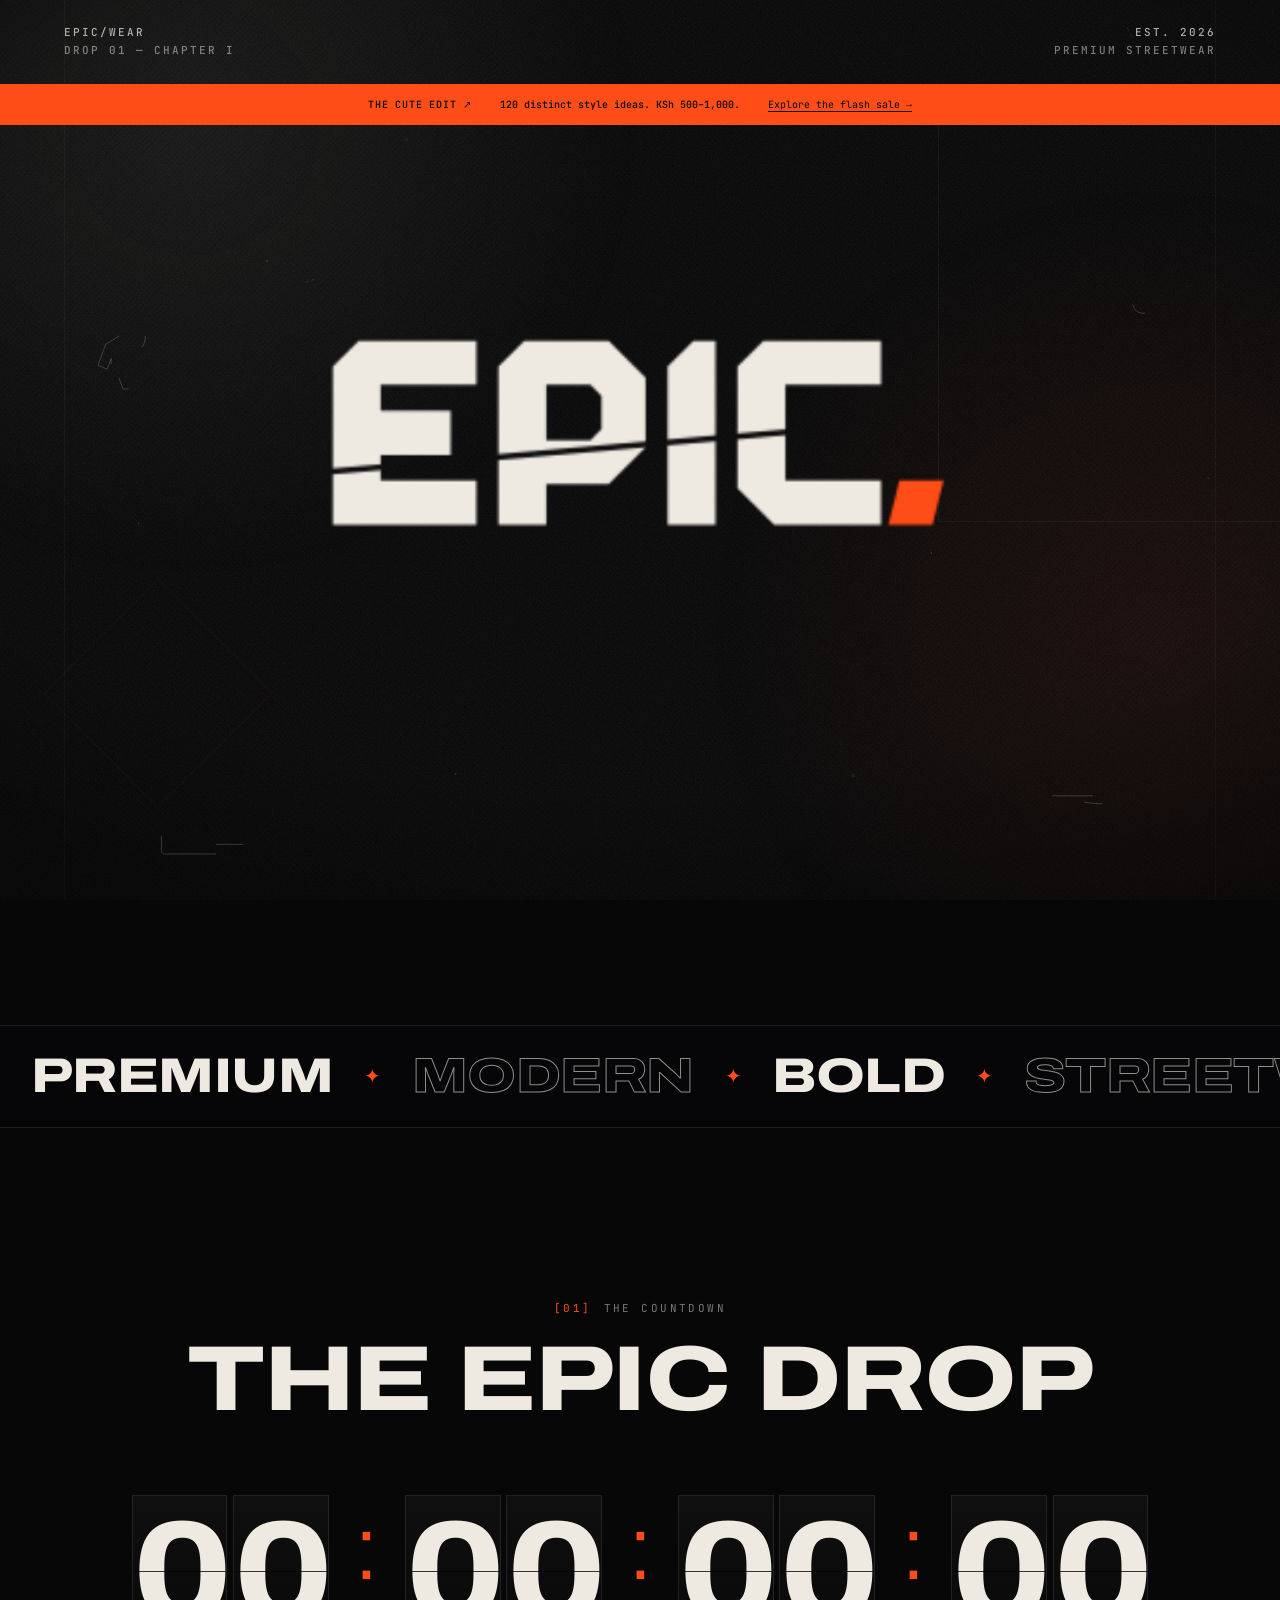
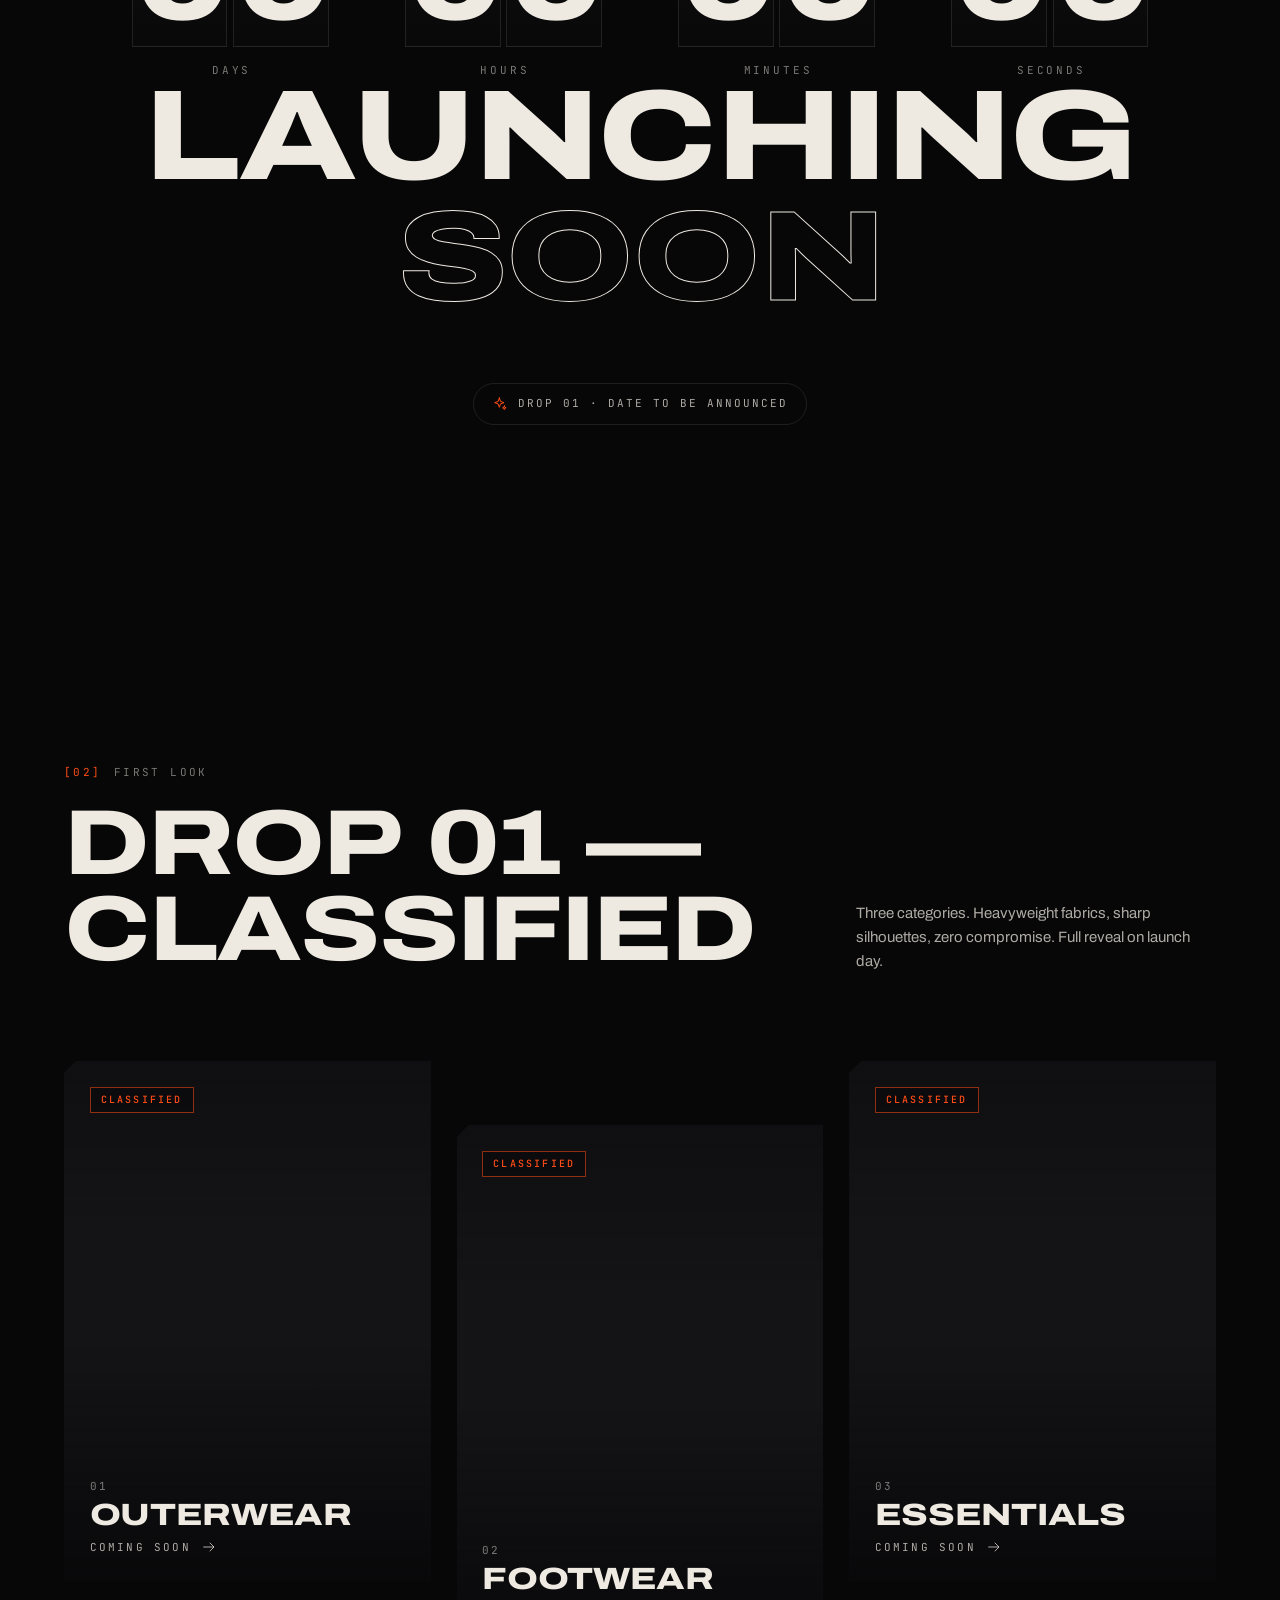
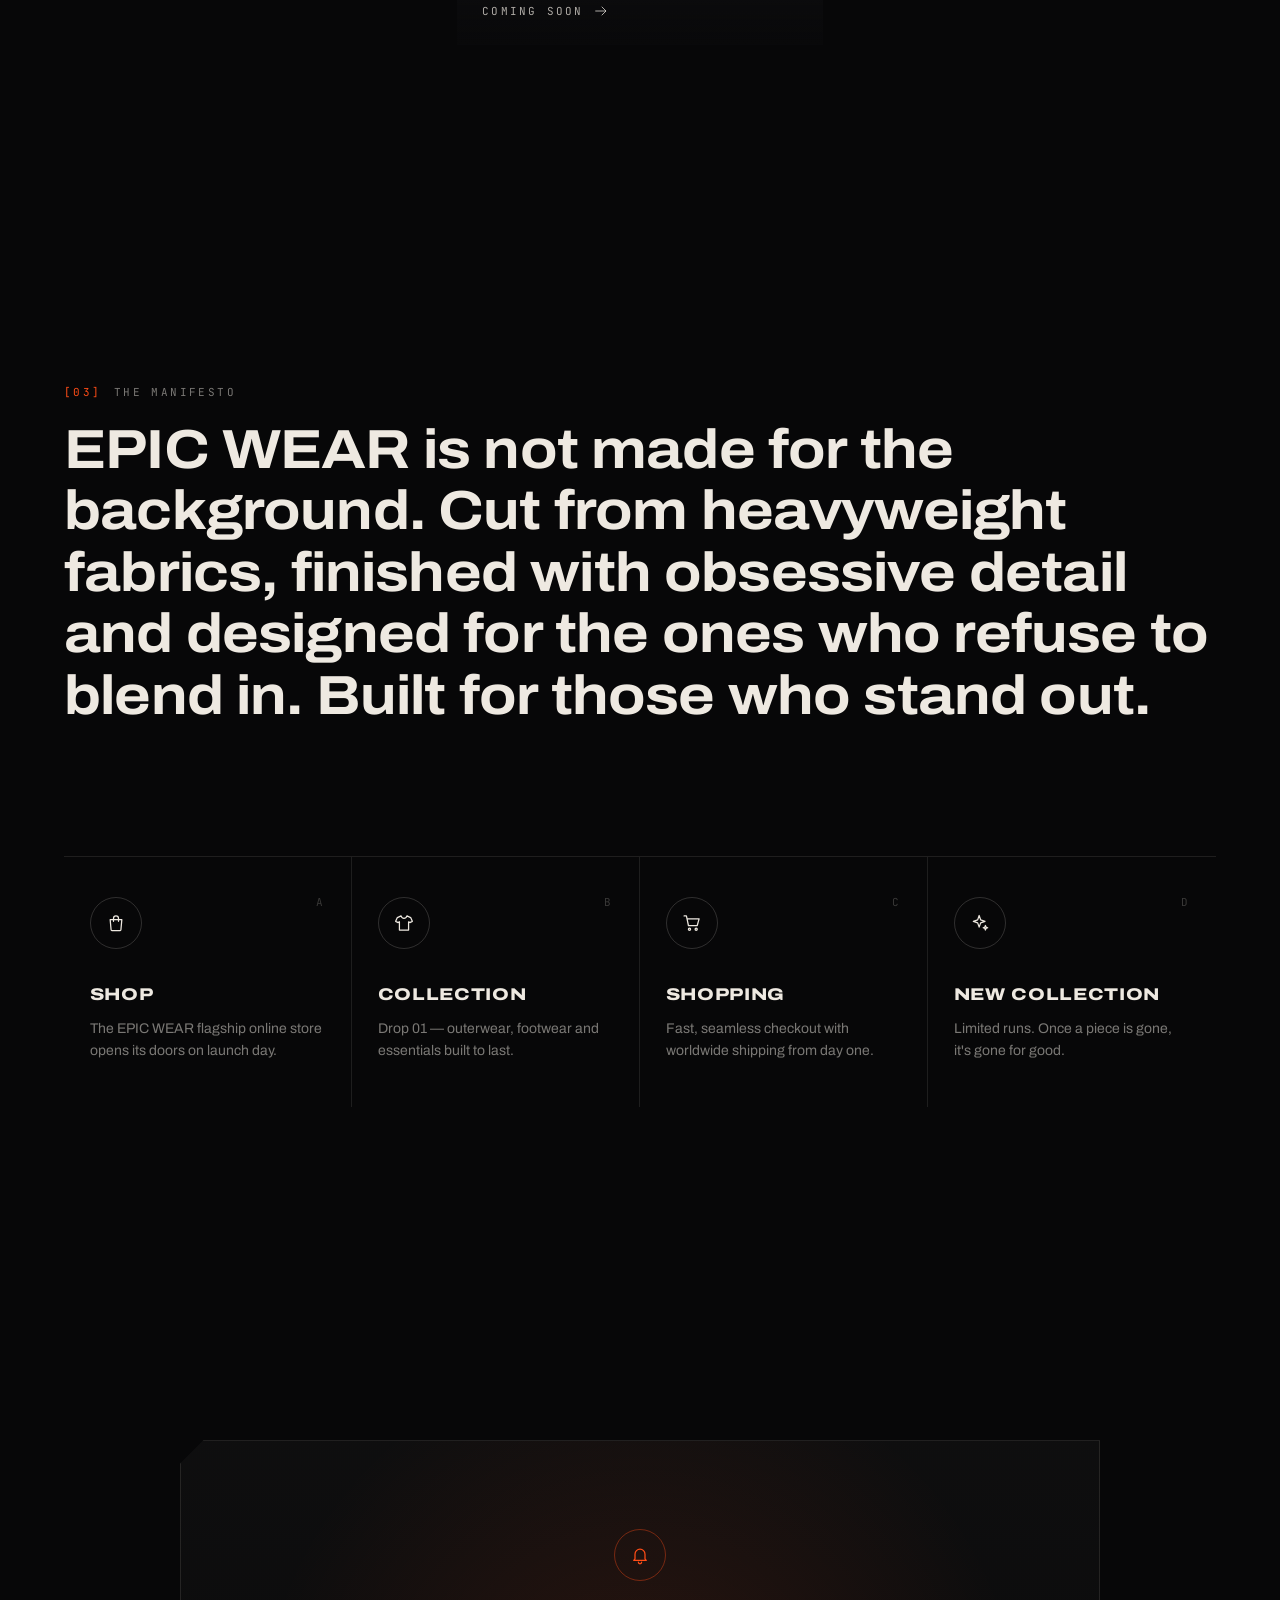
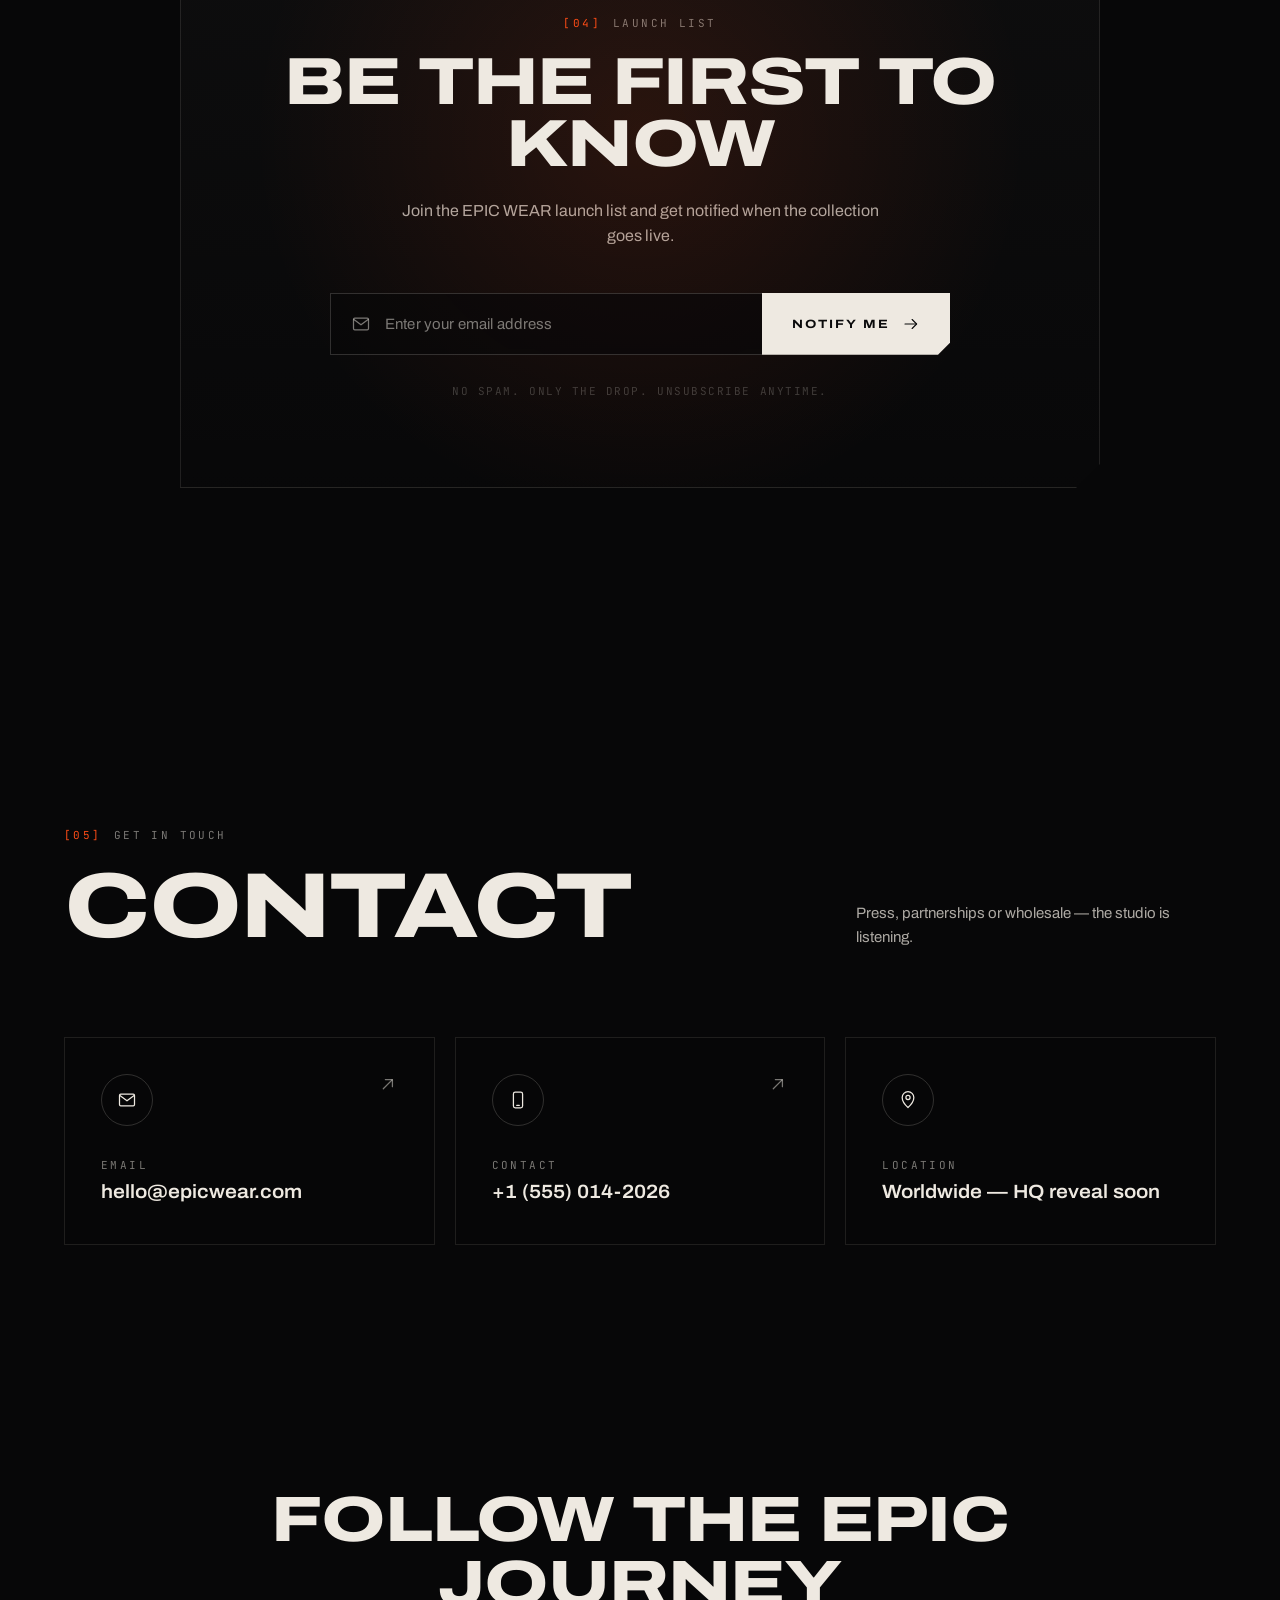
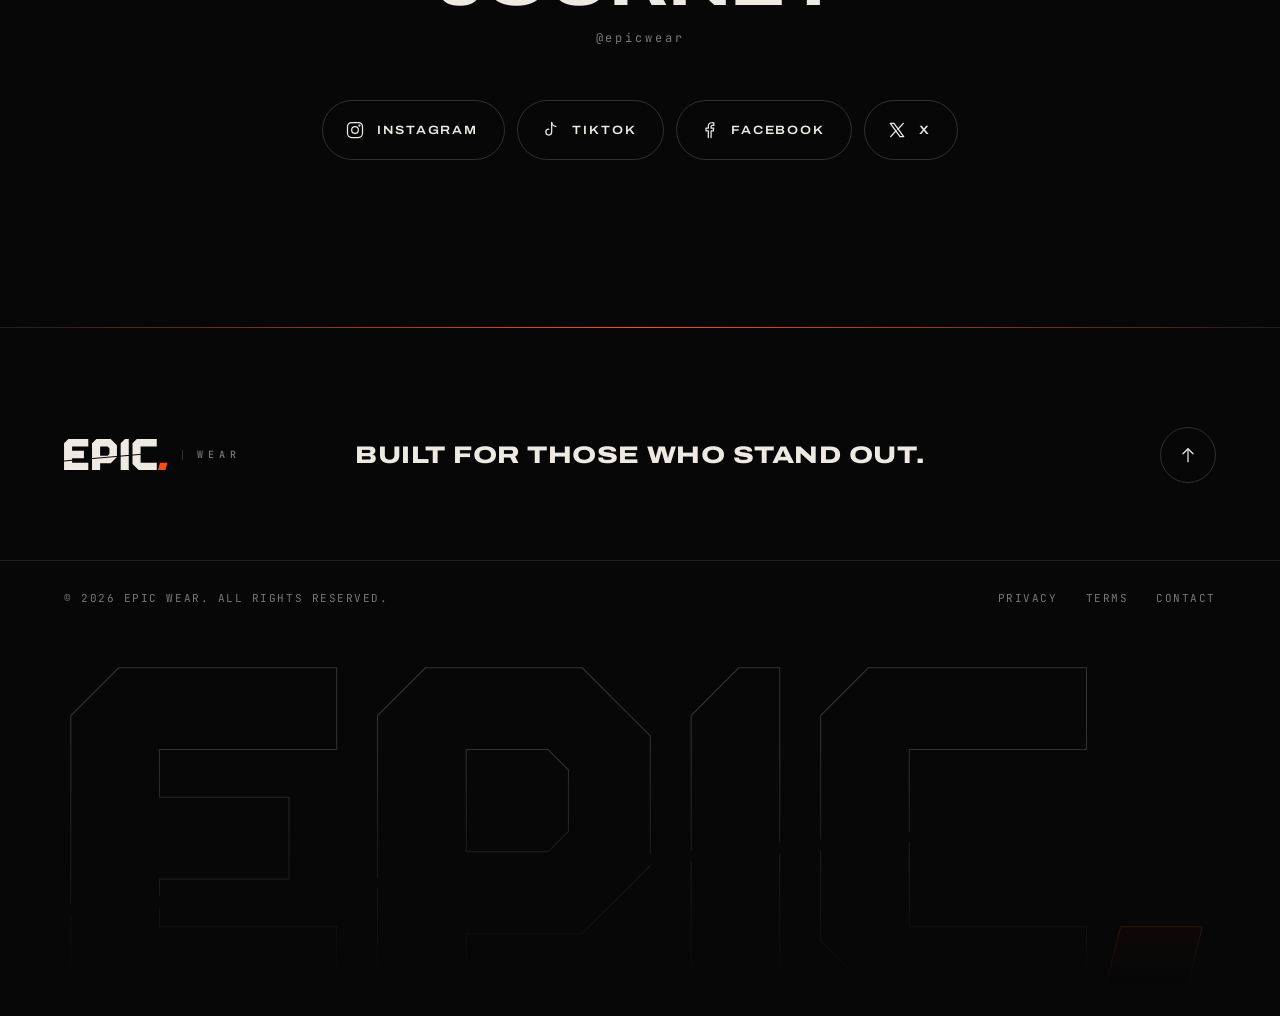
==== commit 22444a65: "Build flash-sale edit with 120 distinct designs and grouped colour options Co-authored-by: arena-age" ====
--- a/index.html
+++ b/index.html
@@ -162,6 +162,7 @@
 
     <nav class="nav__links" aria-label="Primary">
       <a href="#home" class="ulink is-active">Home</a>
+      <a href="flash-sale.html" class="ulink nav__sale">Flash Sale ↗</a>
       <a href="#collection" class="ulink">Collection</a>
       <a href="#about" class="ulink">About</a>
       <a href="#contact" class="ulink">Contact</a>
@@ -182,6 +183,7 @@
 <div class="menu" id="mobileMenu" aria-hidden="true">
   <nav class="menu__links" aria-label="Mobile">
     <a href="#home"><span class="menu__idx">01</span>Home</a>
+    <a href="flash-sale.html"><span class="menu__idx">↗</span>Flash Sale</a>
     <a href="#collection"><span class="menu__idx">02</span>Collection</a>
     <a href="#about"><span class="menu__idx">03</span>About</a>
     <a href="#contact"><span class="menu__idx">04</span>Contact</a>
@@ -200,6 +202,7 @@
 </div>
 
 <main id="main">
+  <a href="flash-sale.html" class="home-sale-banner"><span>THE CUTE EDIT ↗</span><strong>120 distinct style ideas. KSh 500–1,000.</strong><span>Explore the flash sale →</span></a>
 
   <!-- ============================================================
        HERO
@@ -256,10 +259,10 @@
       <p class="hero__text hero-in" style="--d:4">Our new collection is currently being prepared. Stay tuned for the official EPIC WEAR launch.</p>
 
       <div class="hero__cta hero-in" style="--d:5">
-        <a href="#notify" class="btn btn--primary magnetic" data-cursor="button">
+        <a href="flash-sale.html" class="btn btn--primary magnetic" data-cursor="button">
           <span class="btn__inner">
-            <svg class="icon icon--bell" aria-hidden="true"><use href="#i-bell"/></svg>
-            <span>Notify Me</span>
+            <svg class="icon icon--bell" aria-hidden="true"><use href="#i-bag"/></svg>
+            <span>Flash Sale · KSh 500–1,000</span>
             <svg class="icon icon--arrow" aria-hidden="true"><use href="#i-arrow"/></svg>
           </span>
         </a>
--- a/assets/css/style.css
+++ b/assets/css/style.css
@@ -1249,3 +1249,12 @@
   .success__check circle, .success__check path { stroke-dashoffset: 0; }
   .cd-sep { opacity: 1; }
 }
+
+/* Flash-sale entry point — keeps the original launch experience intact. */
+.home-sale-banner { position:relative; z-index:2; margin-top:var(--nav-h); display:flex; flex-wrap:wrap; justify-content:center; align-items:center; gap:12px 28px; padding:14px var(--pad); background:var(--ember); color:var(--bg); font:10px var(--f-mono); }
+.home-sale-banner strong { font-weight:500; }
+.home-sale-banner>span:first-child { font-weight:500; letter-spacing:.08em; }
+.home-sale-banner>span:last-child { text-decoration:underline; text-underline-offset:3px; }
+@media(max-width:560px) { .home-sale-banner { gap:7px 15px; font-size:9px; text-align:center; } .home-sale-banner strong { flex-basis:100%; order:2; } }
+
+.nav__links .nav__sale { color:var(--ember); }
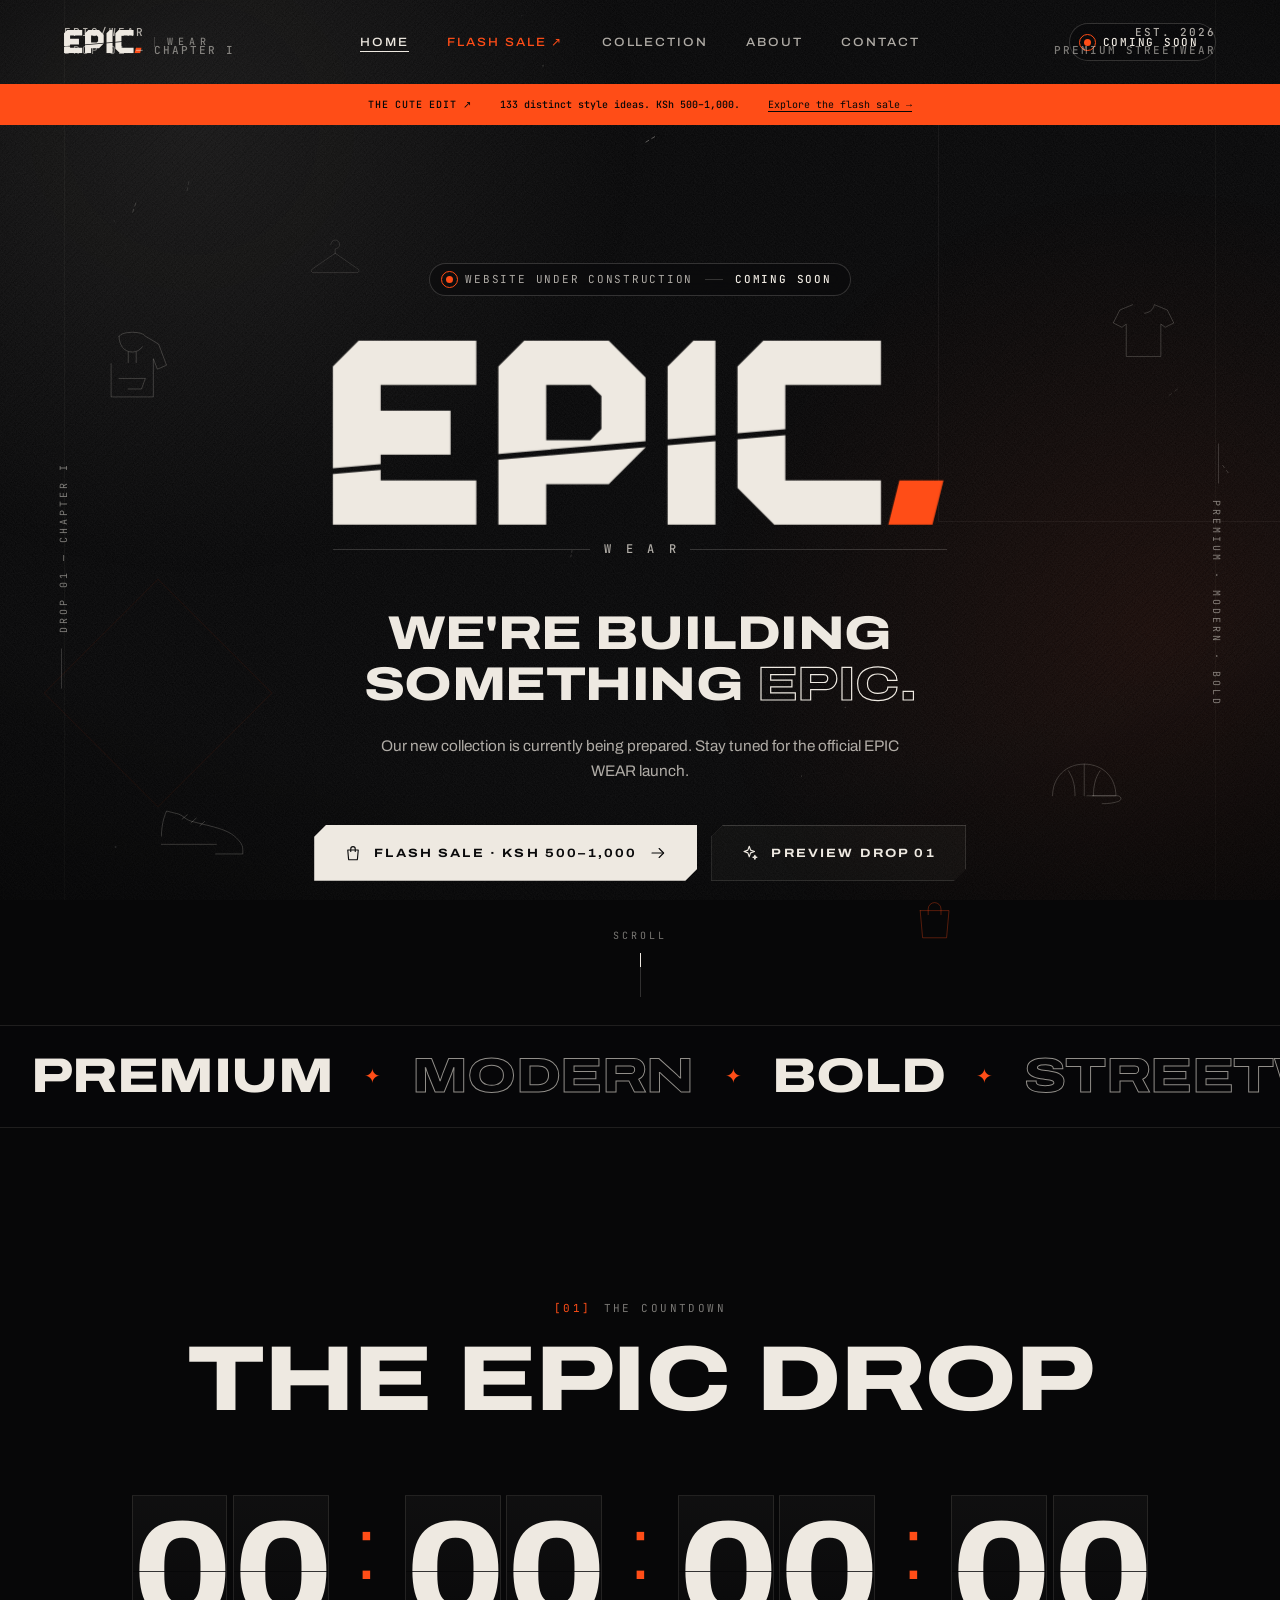
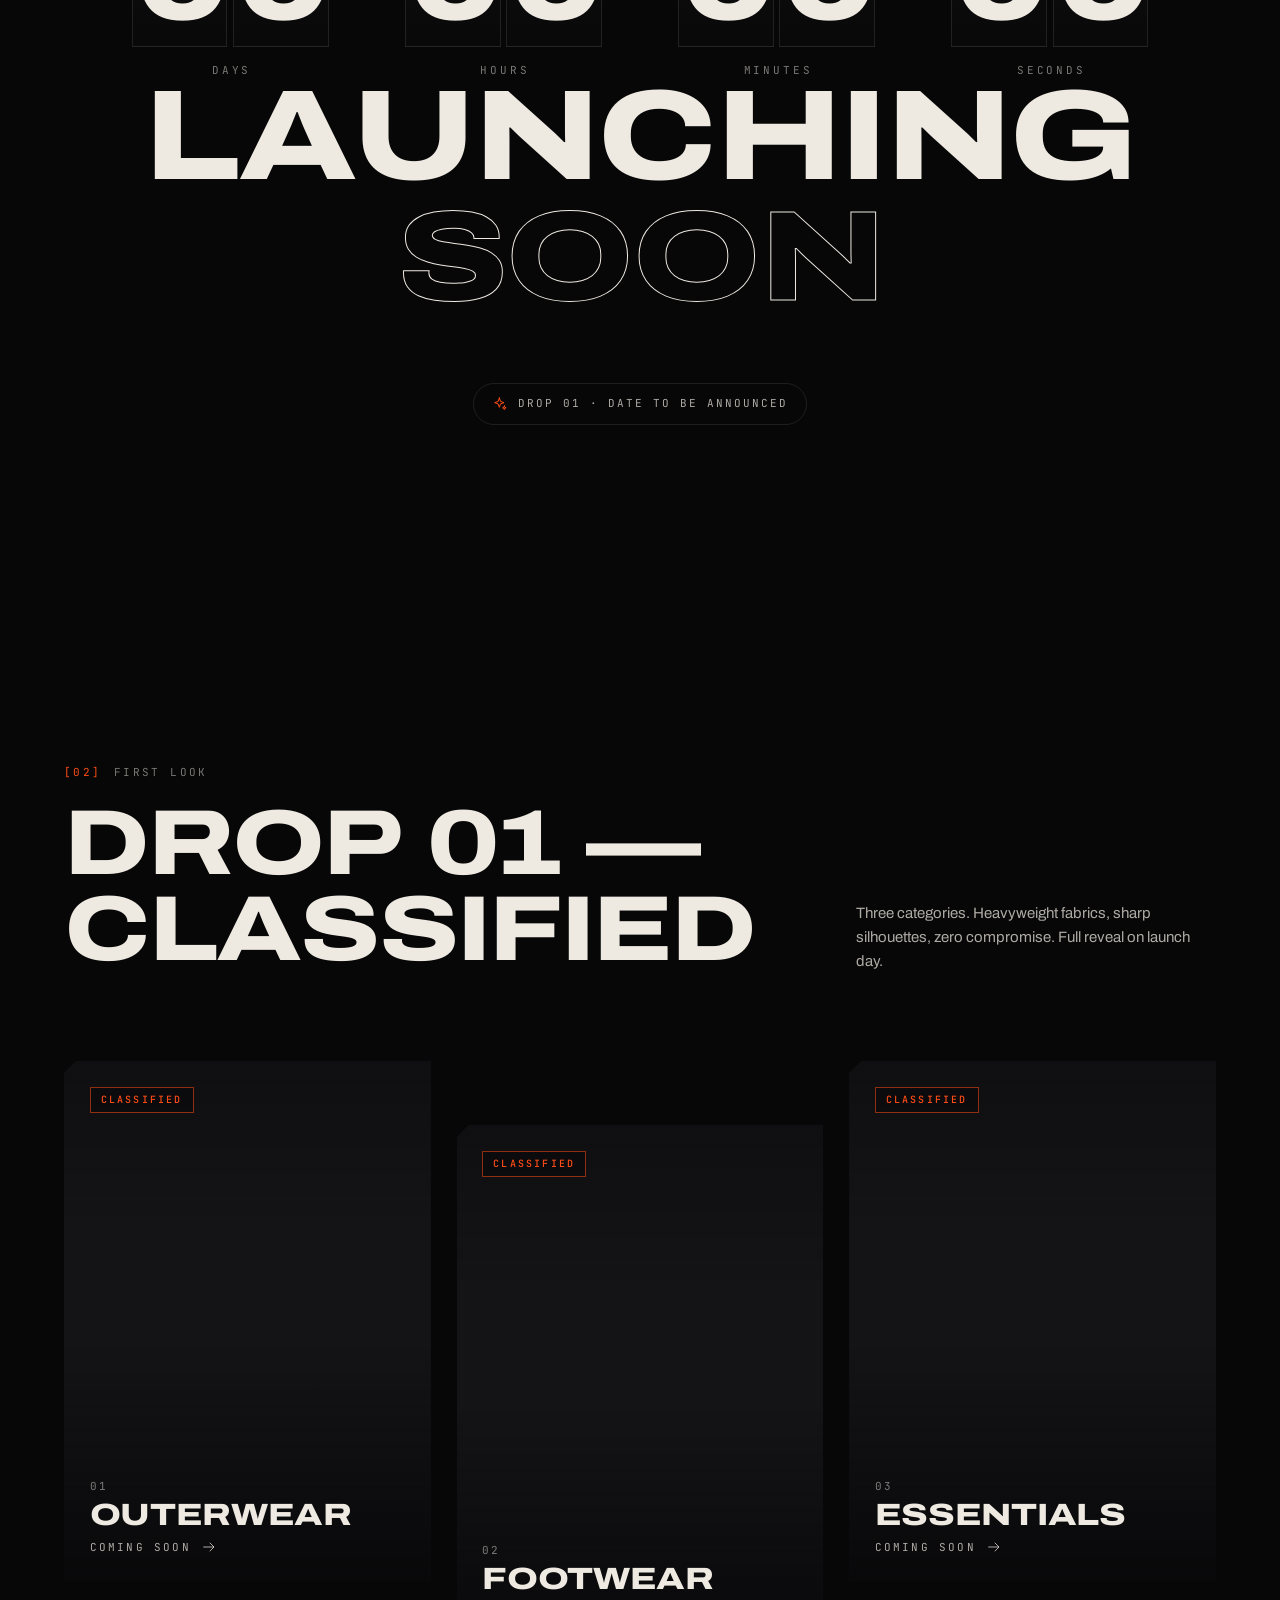
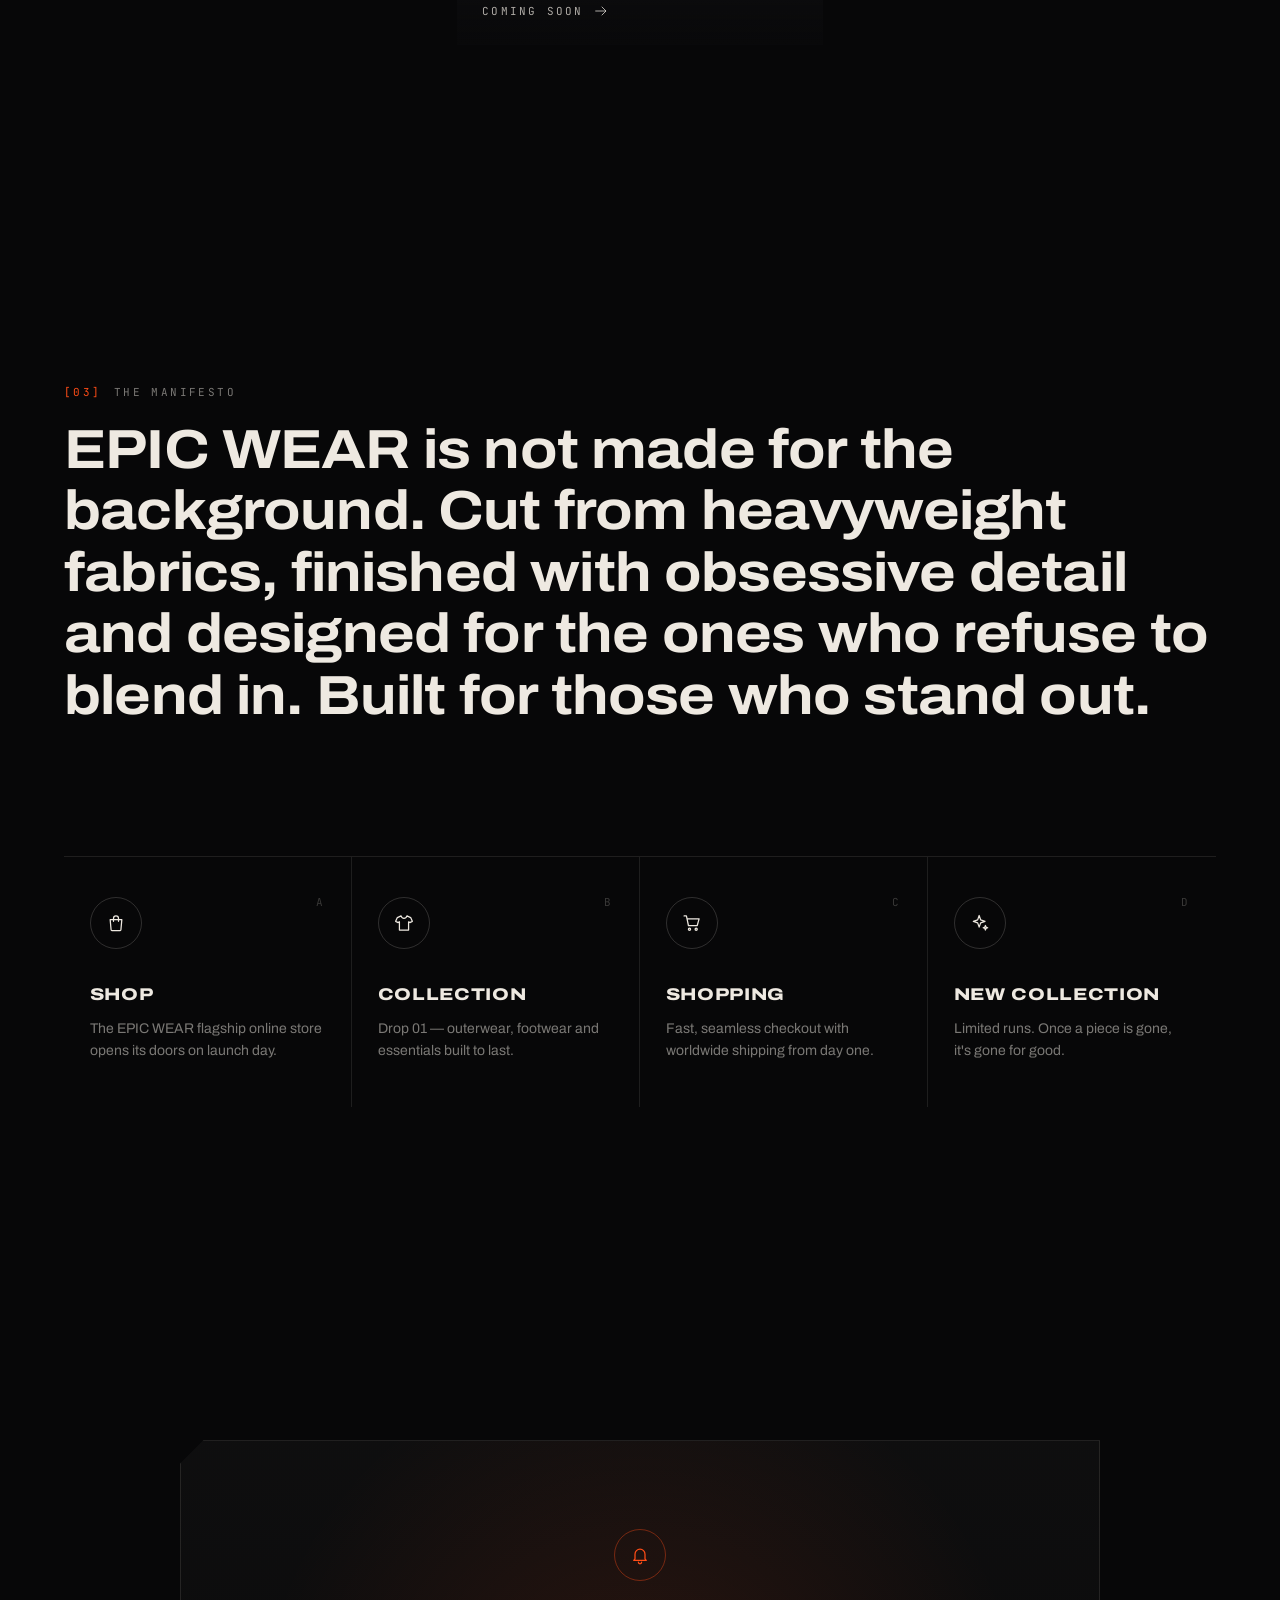
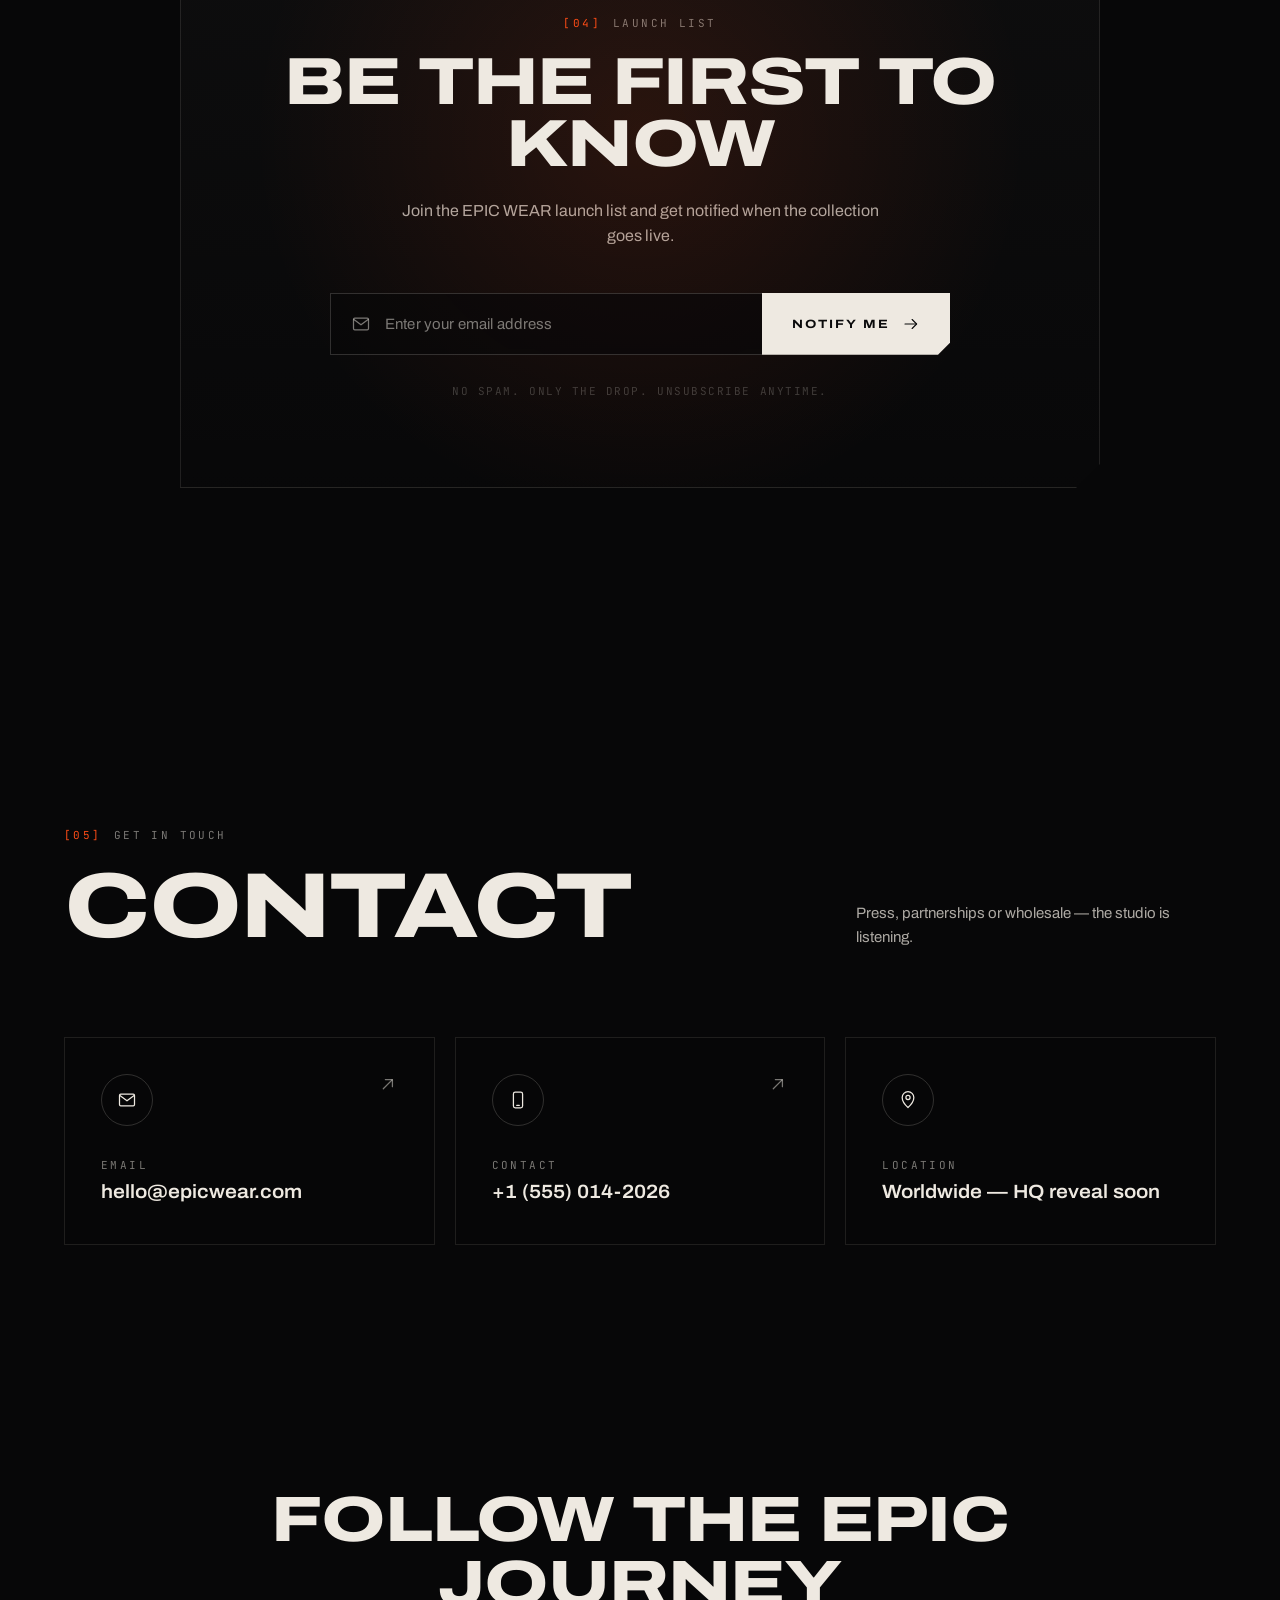
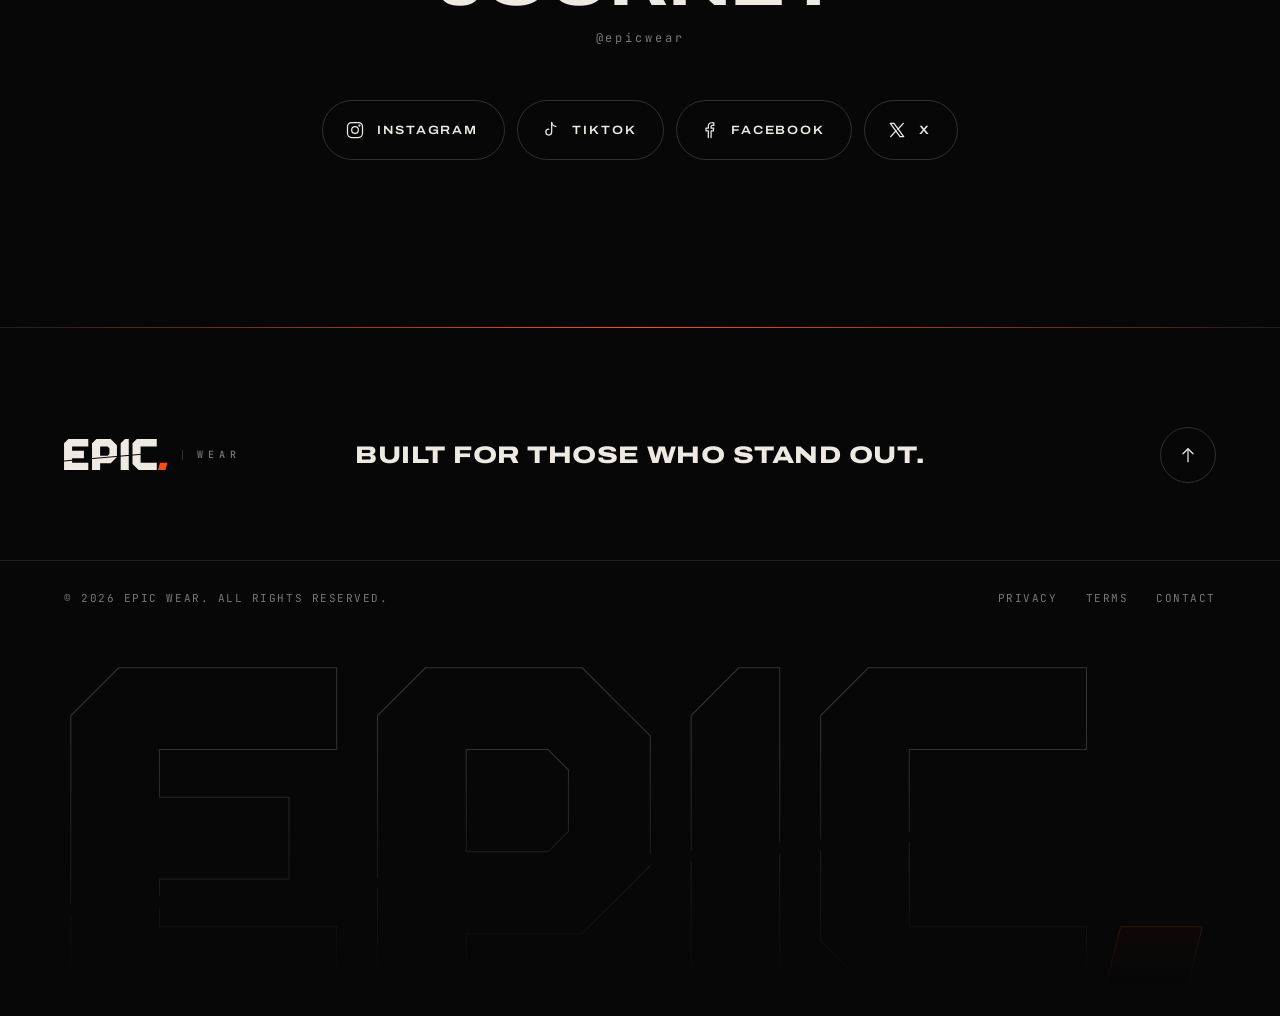
==== commit 43035294: "Add 13 supplied outfits with matching names and garment details Co-authored-by: arena-agent <2970537" ====
--- a/index.html
+++ b/index.html
@@ -202,7 +202,7 @@
 </div>
 
 <main id="main">
-  <a href="flash-sale.html" class="home-sale-banner"><span>THE CUTE EDIT ↗</span><strong>120 distinct style ideas. KSh 500–1,000.</strong><span>Explore the flash sale →</span></a>
+  <a href="flash-sale.html" class="home-sale-banner"><span>THE CUTE EDIT ↗</span><strong>133 distinct style ideas. KSh 500–1,000.</strong><span>Explore the flash sale →</span></a>
 
   <!-- ============================================================
        HERO
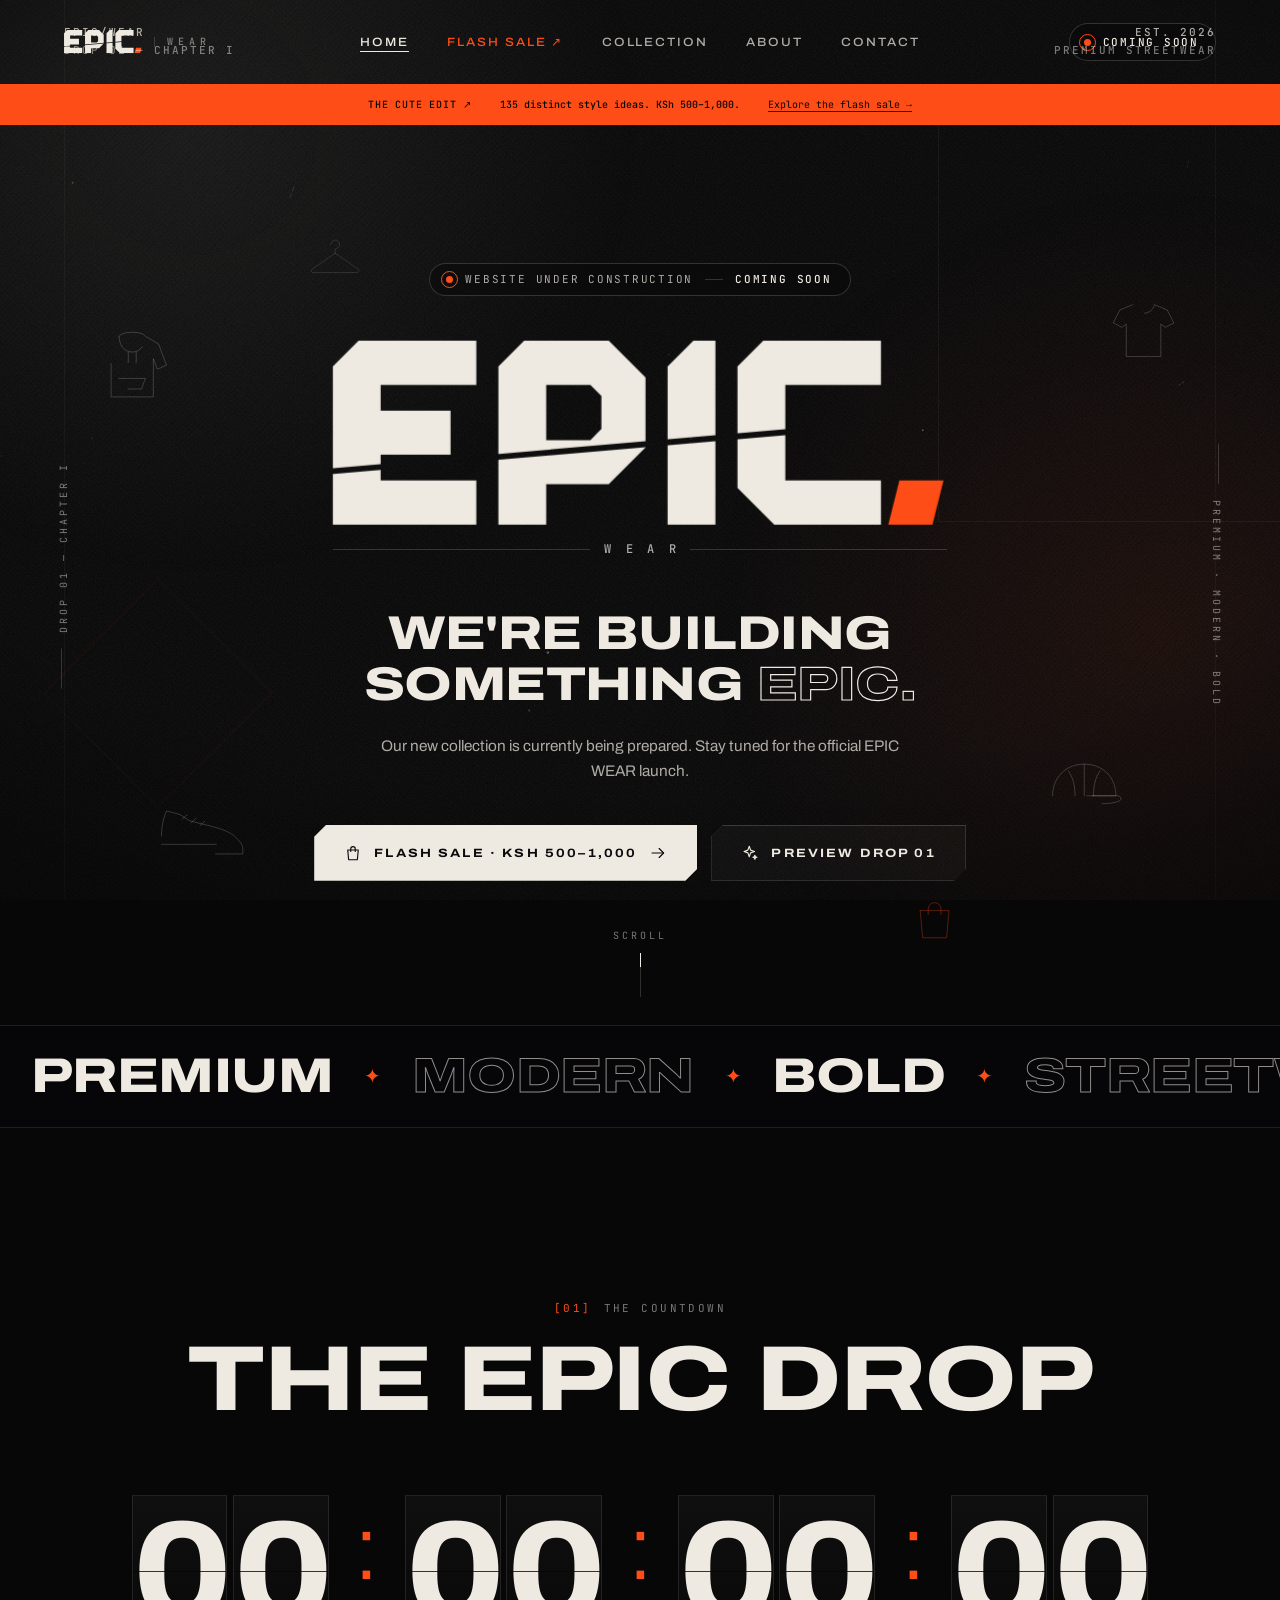
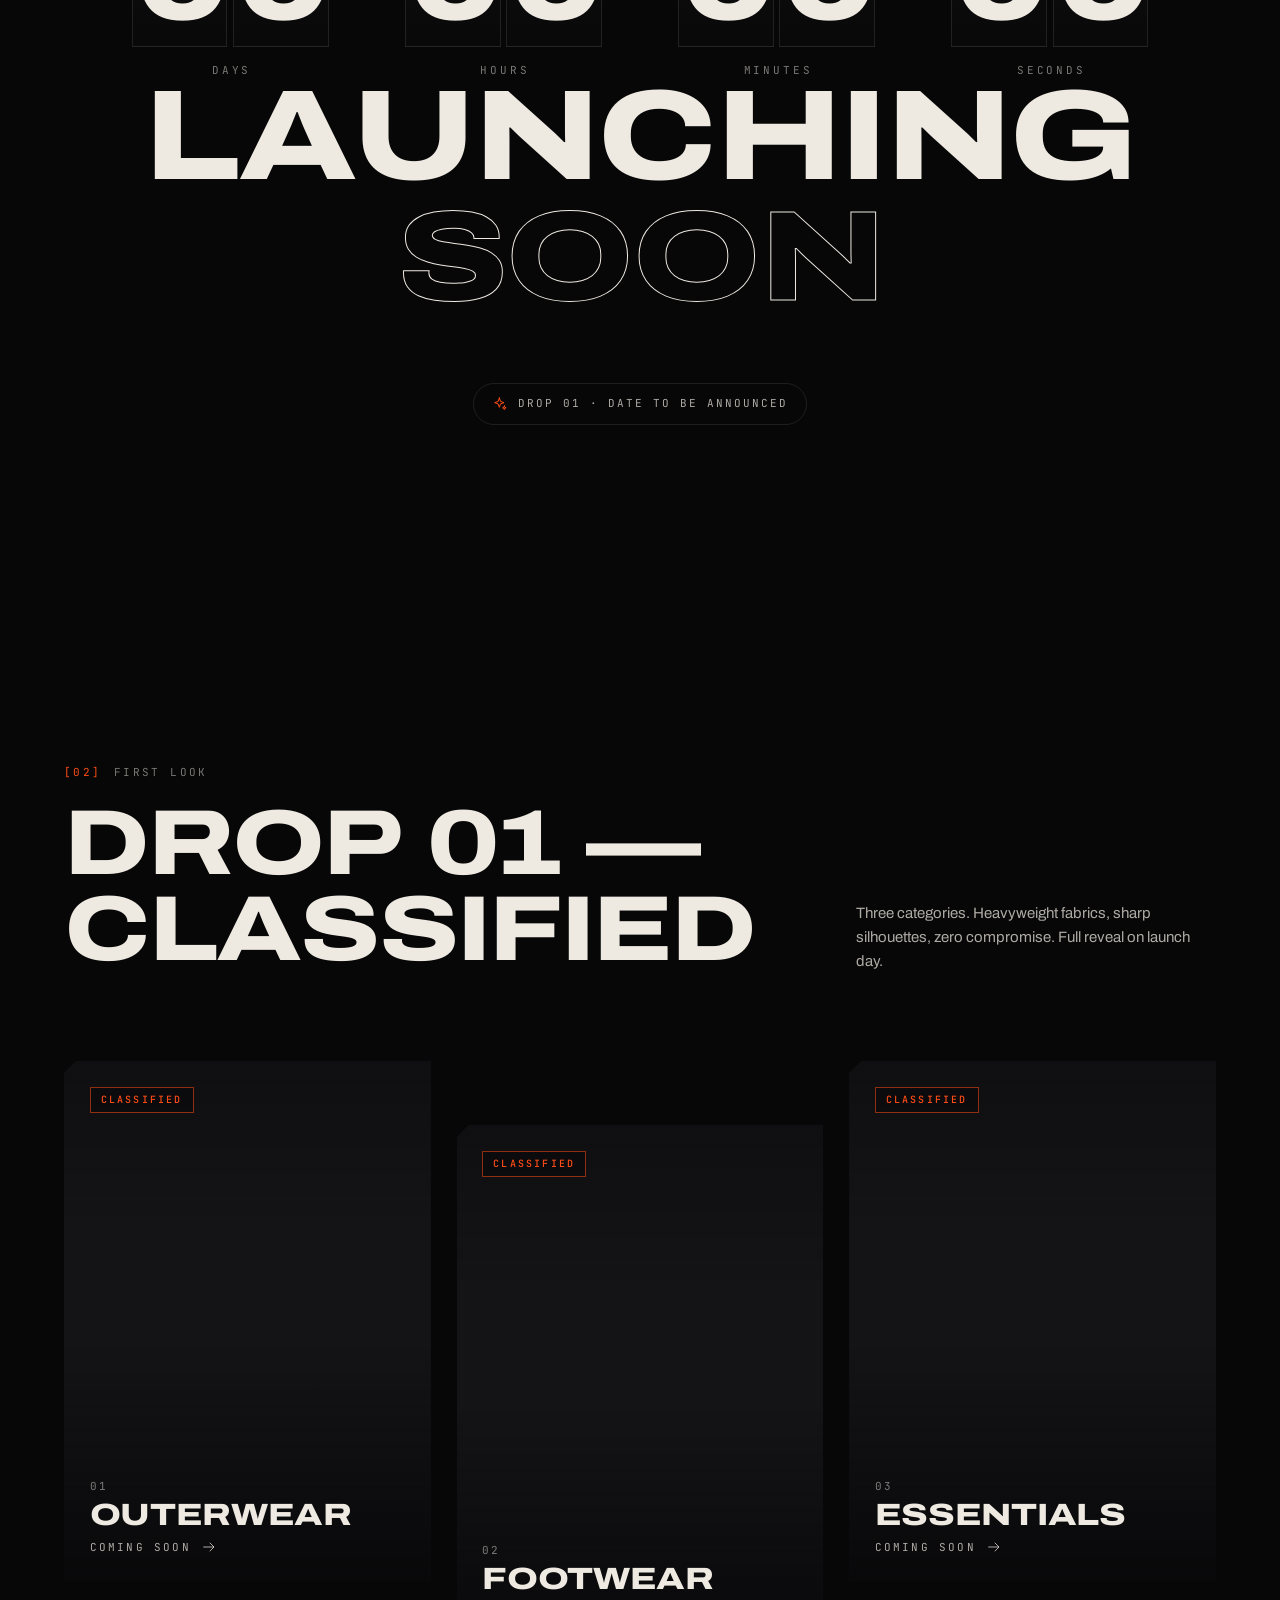
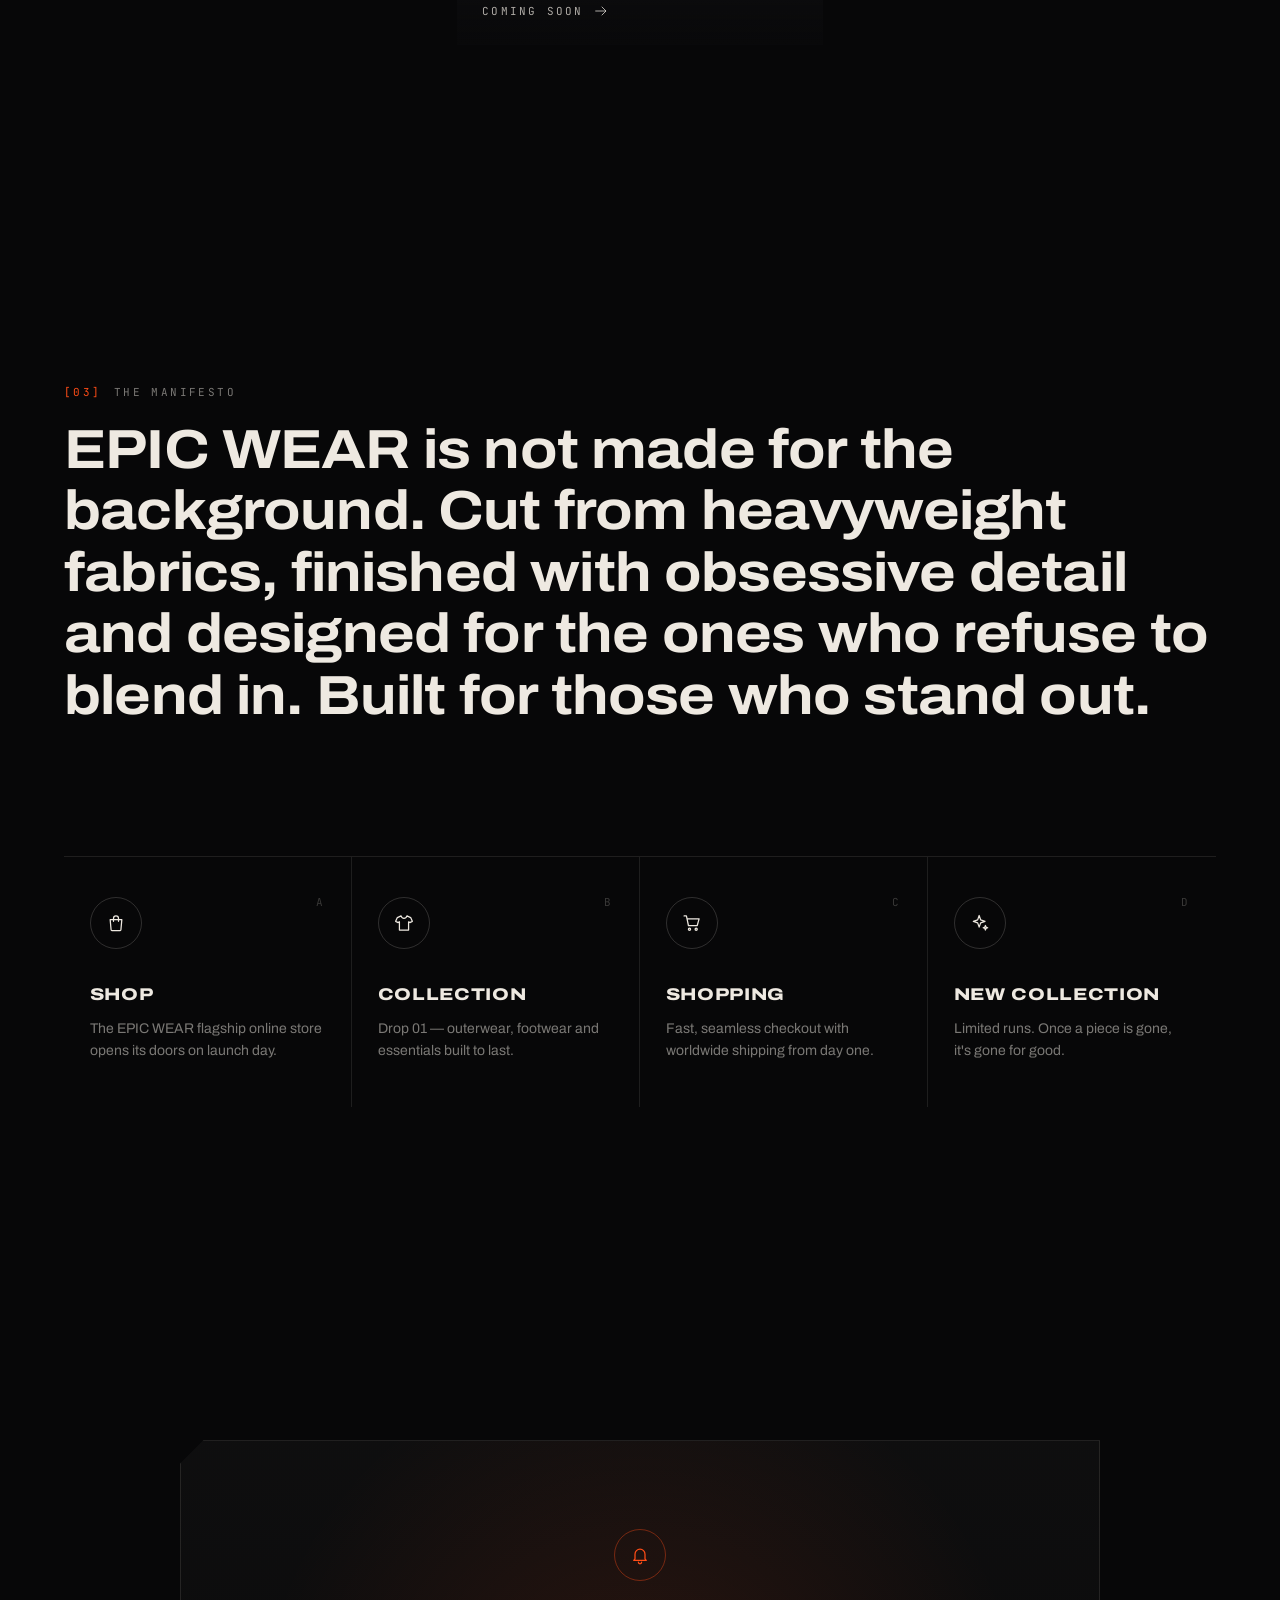
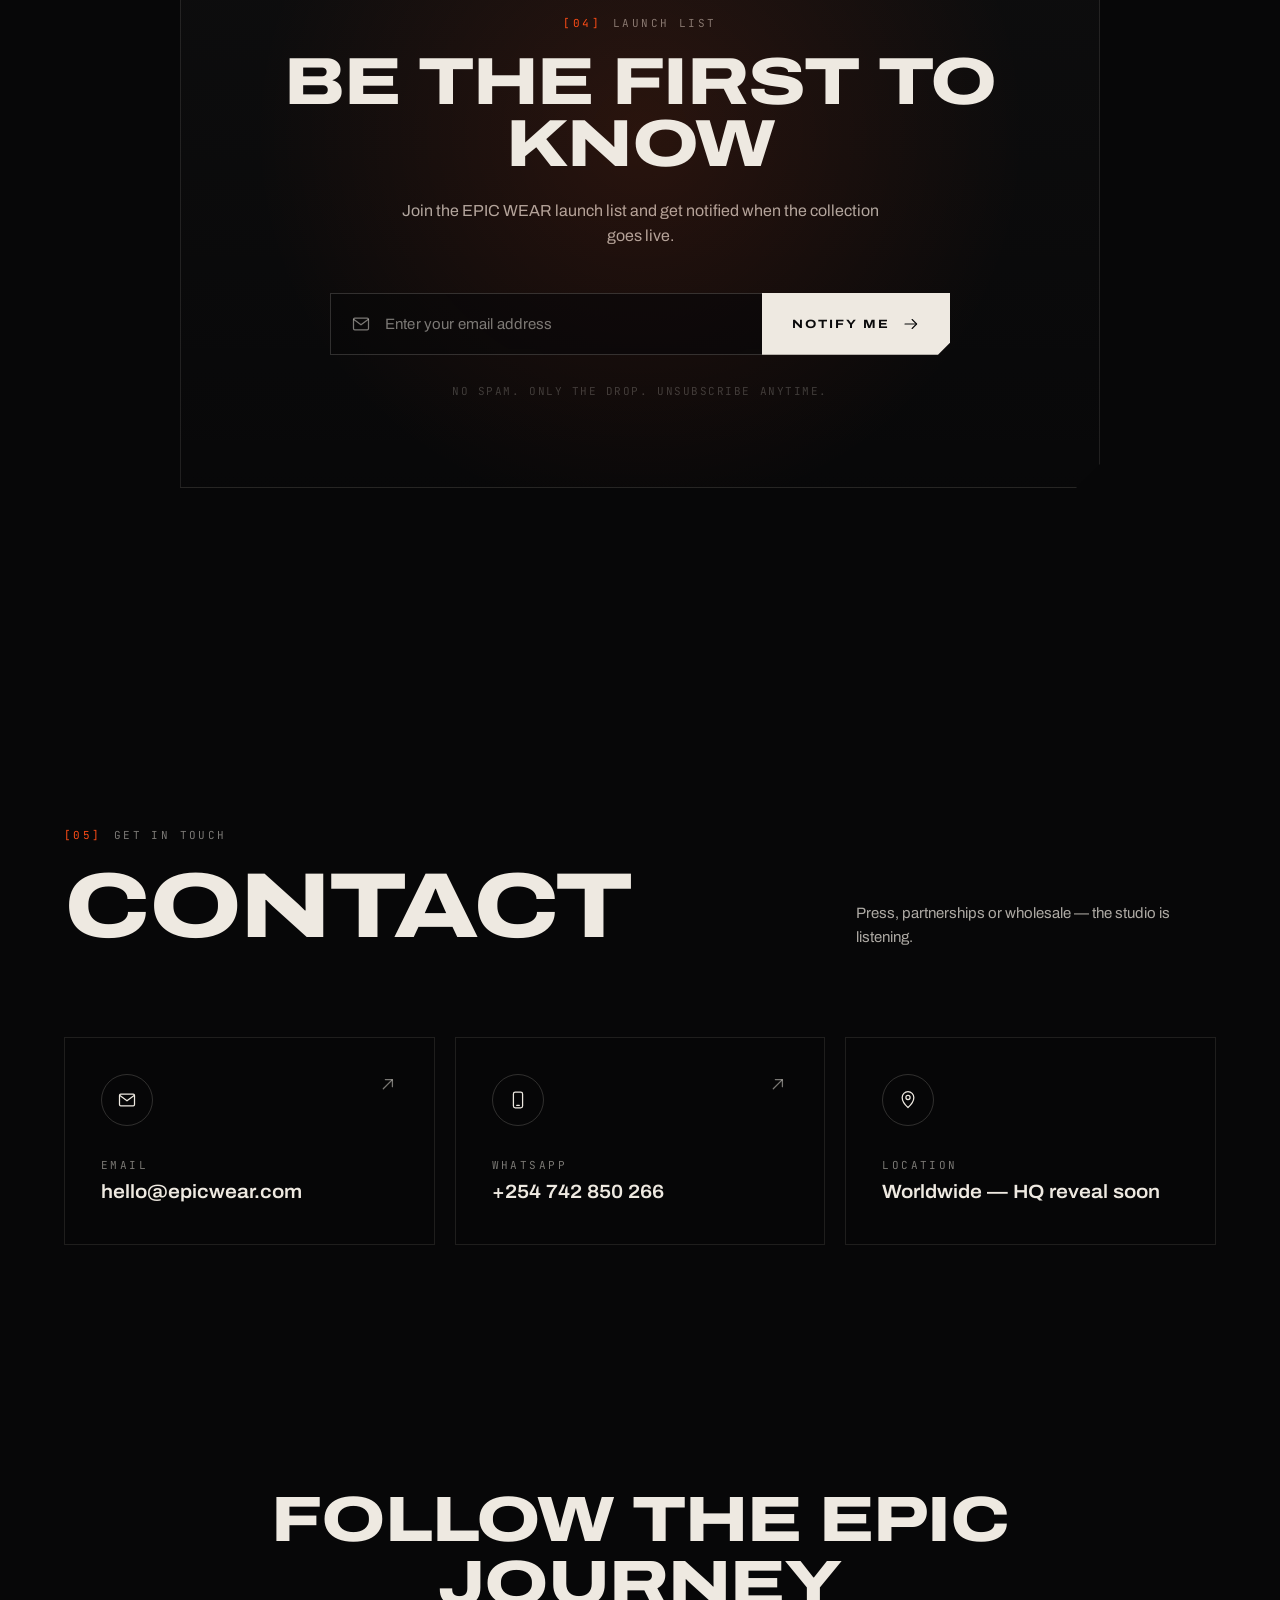
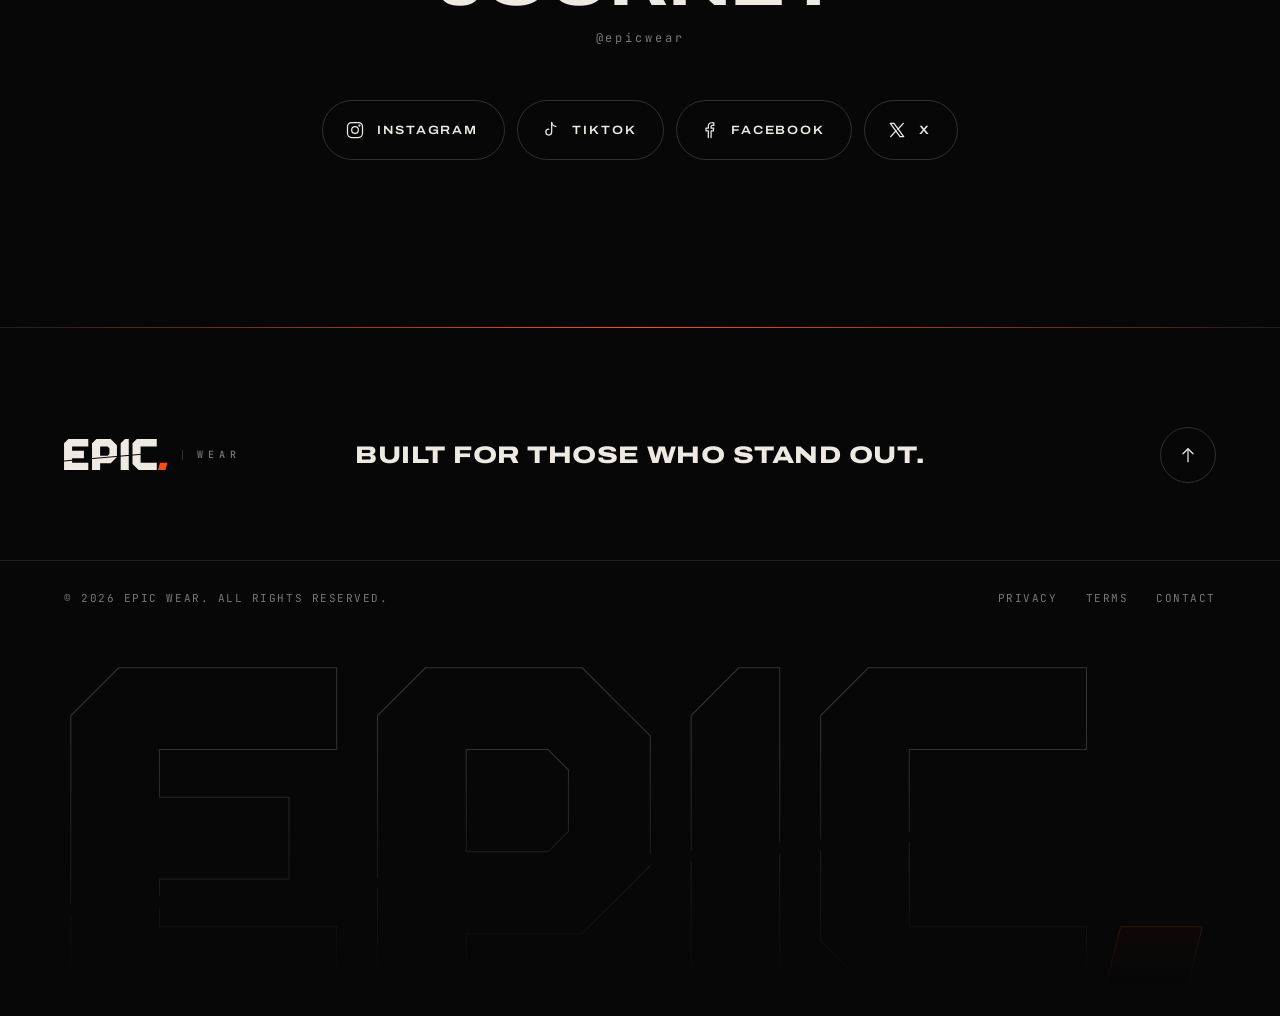
==== commit 5e8cf70f: "Add two outfits and full-bag WhatsApp checkout Co-authored-by: arena-agent <297053741+arena-agent@us" ====
--- a/index.html
+++ b/index.html
@@ -202,7 +202,7 @@
 </div>
 
 <main id="main">
-  <a href="flash-sale.html" class="home-sale-banner"><span>THE CUTE EDIT ↗</span><strong>133 distinct style ideas. KSh 500–1,000.</strong><span>Explore the flash sale →</span></a>
+  <a href="flash-sale.html" class="home-sale-banner"><span>THE CUTE EDIT ↗</span><strong>135 distinct style ideas. KSh 500–1,000.</strong><span>Explore the flash sale →</span></a>
 
   <!-- ============================================================
        HERO
@@ -496,10 +496,10 @@
           <span class="contact__value">hello@epicwear.com</span>
           <svg class="icon icon--arrow contact__arrow" aria-hidden="true"><use href="#i-arrow"/></svg>
         </a>
-        <a class="contact__item" href="tel:+15550142026" data-reveal>
+        <a class="contact__item" href="https://wa.me/254742850266" target="_blank" rel="noopener noreferrer" data-reveal>
           <span class="contact__icon icon-hover icon-hover--wiggle"><svg class="icon"><use href="#i-phone"/></svg></span>
-          <span class="contact__label">Contact</span>
-          <span class="contact__value">+1 (555) 014-2026</span>
+          <span class="contact__label">WhatsApp</span>
+          <span class="contact__value">+254 742 850 266</span>
           <svg class="icon icon--arrow contact__arrow" aria-hidden="true"><use href="#i-arrow"/></svg>
         </a>
         <div class="contact__item" data-reveal>
